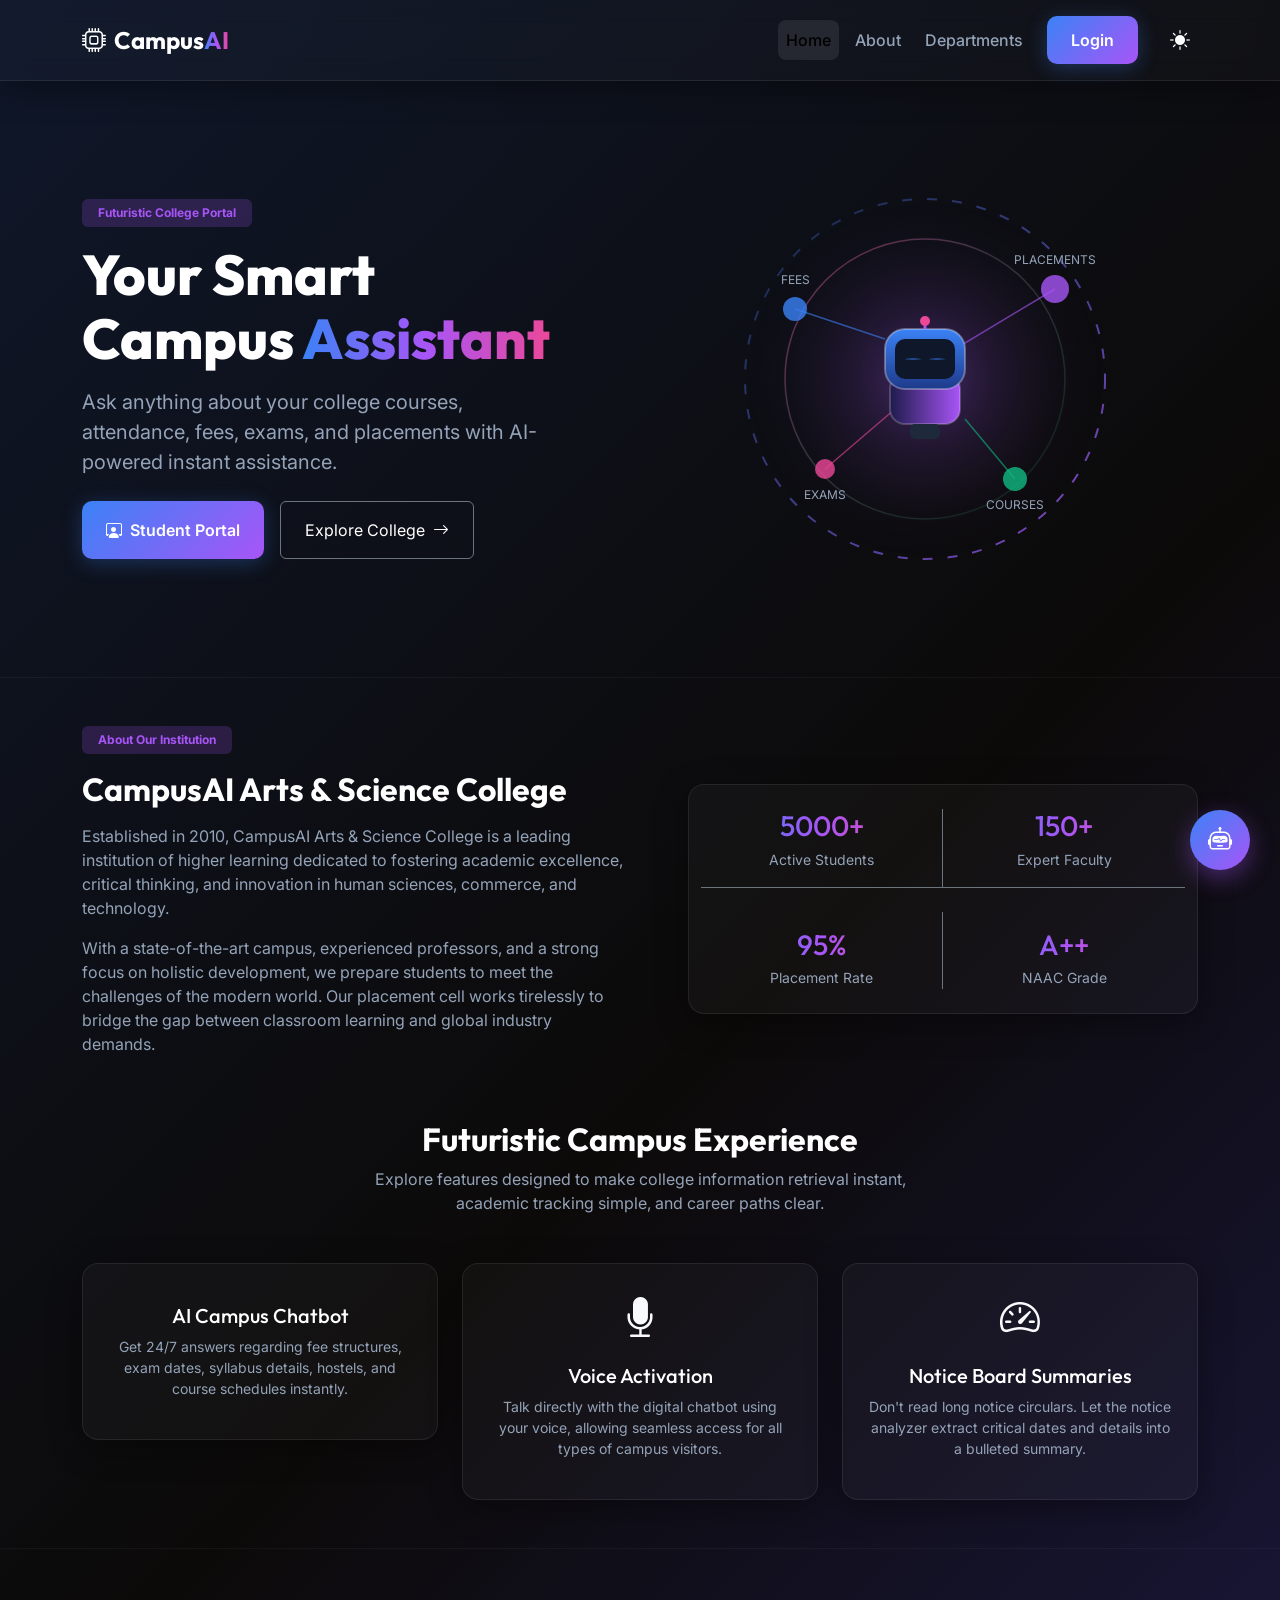
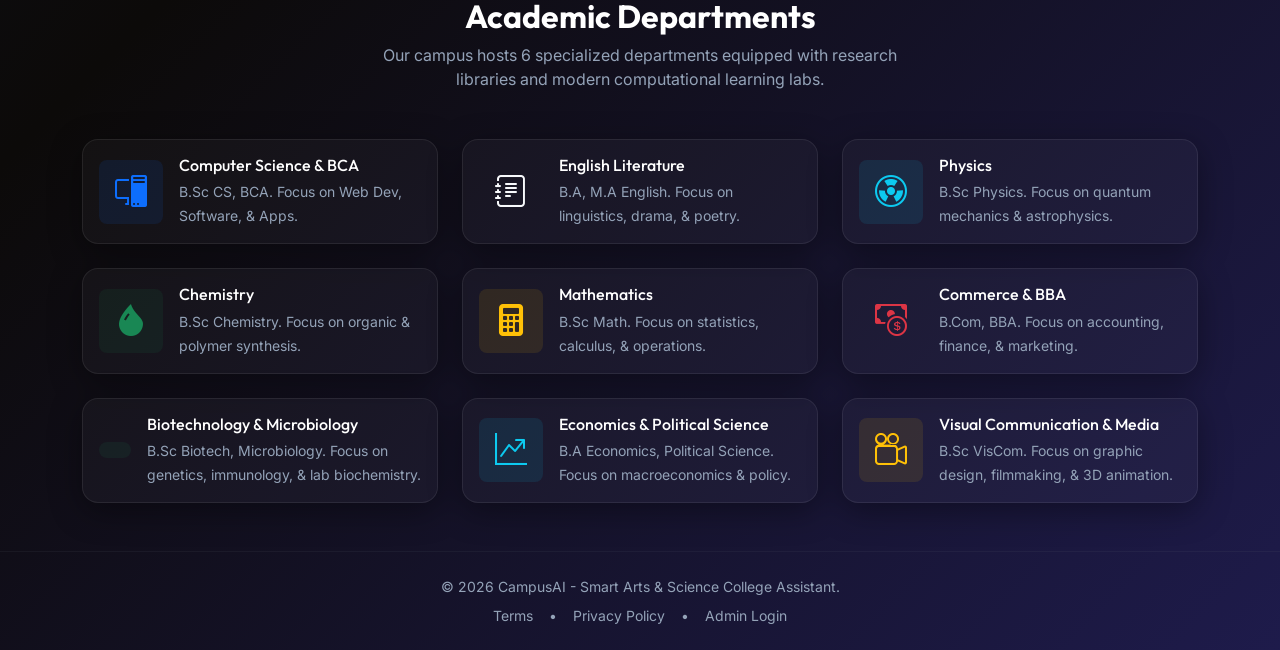
==== backend/src/main/resources/static/index.html @ 38814907 "Implement student login and admin login tab switcher on sign in page" ====
<!DOCTYPE html>
<html lang="en">
<head>
    <meta charset="UTF-8">
    <meta name="viewport" content="width=device-width, initial-scale=1.0">
    <title>CampusAI - Smart College Assistant</title>
    <!-- Bootstrap 5 CSS -->
    <link href="https://cdn.jsdelivr.net/npm/bootstrap@5.3.2/dist/css/bootstrap.min.css" rel="stylesheet">
    <!-- Bootstrap Icons -->
    <link href="https://cdn.jsdelivr.net/npm/bootstrap-icons@1.11.1/font/bootstrap-icons.css" rel="stylesheet">
    <!-- Custom Glassmorphic Styles -->
    <link rel="stylesheet" href="css/style.css">
</head>
<body data-theme="dark">

    <!-- Preloader -->
    <div id="preloader">
        <div class="loader-spinner"></div>
        <h4 class="text-white font-outfit mb-0 tracking-wide">CampusAI</h4>
        <span class="text-secondary small mt-1">Initializing AI environment...</span>
    </div>

    <!-- Navigation Bar -->
    <nav class="navbar navbar-expand-lg navbar-glass sticky-top py-3">
        <div class="container">
            <a class="navbar-brand d-flex align-items-center text-white font-outfit fw-bold fs-4" href="#" onclick="window.location.reload();">
                <i class="bi bi-cpu text-purple me-2"></i>Campus<span class="text-gradient">AI</span>
            </a>
            <button class="navbar-toggler border-0 text-white" type="button" data-bs-toggle="collapse" data-bs-target="#navbarNav" aria-controls="navbarNav" aria-expanded="false" aria-label="Toggle navigation">
                <i class="bi bi-list fs-3"></i>
            </button>
            <div class="collapse navbar-collapse" id="navbarNav">
                <ul class="navbar-nav ms-auto mb-2 mb-lg-0 align-items-center gap-2">
                    <li class="nav-item">
                        <a class="nav-link nav-link-custom active" data-target="landing-page">Home</a>
                    </li>
                    <li class="nav-item student-only d-none">
                        <a class="nav-link nav-link-custom" data-target="student-dashboard">Dashboard</a>
                    </li>
                    <li class="nav-item admin-only d-none">
                        <a class="nav-link nav-link-custom" data-target="admin-panel">Admin Panel</a>
                    </li>
                    <!-- General Navigation Links (Mock routing in single-page format) -->
                    <li class="nav-item">
                        <a class="nav-link nav-link-custom" data-scroll="about-section">About</a>
                    </li>
                    <li class="nav-item">
                        <a class="nav-link nav-link-custom" data-scroll="departments-section">Departments</a>
                    </li>
                    <!-- Auth Actions -->
                    <li class="nav-item anon-only">
                        <a class="btn btn-glow-primary ms-lg-2 px-4" href="#" onclick="document.getElementById('student-login-btn').click();">Login</a>
                    </li>
                    <li class="nav-item auth-only d-none">
                        <a class="btn btn-outline-danger ms-lg-2 px-4 logout-btn" href="#">Logout</a>
                    </li>
                    <!-- Theme Toggle -->
                    <li class="nav-item ms-lg-3">
                        <button class="btn btn-sm btn-outline-secondary border-0 text-white fs-5" id="theme-toggle" title="Toggle Light/Dark Theme">
                            <i class="bi bi-sun-fill" id="theme-icon"></i>
                        </button>
                    </li>
                </ul>
            </div>
        </div>
    </nav>

    <!-- ========================================== -->
    <!-- VIEW 1: LANDING PAGE -->
    <!-- ========================================== -->
    <div id="landing-page" class="view-section active animate-fade-in">
        <!-- Hero Section -->
        <header class="py-5">
            <div class="container">
                <div class="row align-items-center min-vh-75">
                    <div class="col-lg-6 mb-5 mb-lg-0">
                        <span class="badge bg-purple-glow font-medium mb-3 px-3 py-2">Futuristic College Portal</span>
                        <h1 class="hero-title text-white mb-3">Your Smart<br>Campus <span class="text-gradient">Assistant</span></h1>
                        <p class="text-secondary fs-5 mb-4 col-md-10">Ask anything about your college courses, attendance, fees, exams, and placements with AI-powered instant assistance.</p>
                        <div class="d-flex flex-wrap gap-3">
                            <button id="student-login-btn" class="btn btn-glow-primary px-4 py-3">
                                <i class="bi bi-person-workspace me-2"></i>Student Portal
                            </button>
                            <button id="explore-btn" class="btn btn-outline-secondary text-white px-4 py-3 border-secondary border-opacity-40">
                                Explore College<i class="bi bi-arrow-right ms-2"></i>
                            </button>
                        </div>
                    </div>
                    <div class="col-lg-6 text-center hero-image-container">
                        <!-- Futuristic AI College Chatbot SVG Illustration -->
                        <svg class="img-fluid" width="500" height="500" viewBox="0 0 500 500" fill="none" xmlns="http://www.w3.org/2000/svg">
                            <!-- Outer Orbiting Circles -->
                            <circle cx="250" cy="250" r="180" stroke="url(#orbitGradient)" stroke-width="2" stroke-dasharray="10 15" />
                            <circle cx="250" cy="250" r="140" stroke="url(#orbitGradient2)" stroke-width="1.5" />
                            
                            <!-- Glowing Core Background -->
                            <circle cx="250" cy="250" r="80" fill="url(#coreGlow)" opacity="0.4" />
                            
                            <!-- Floating Data Nodes -->
                            <circle cx="120" cy="180" r="12" fill="#3b82f6" opacity="0.8" />
                            <path d="M120 180L210 210" stroke="#3b82f6" stroke-width="1.5" opacity="0.6" />
                            <text x="120" y="155" fill="#94a3b8" font-size="12" text-anchor="middle" font-family="Inter">FEES</text>

                            <circle cx="380" cy="160" r="14" fill="#a855f7" opacity="0.8" />
                            <path d="M380 160L280 220" stroke="#a855f7" stroke-width="1.5" opacity="0.6" />
                            <text x="380" y="135" fill="#94a3b8" font-size="12" text-anchor="middle" font-family="Inter">PLACEMENTS</text>

                            <circle cx="150" cy="340" r="10" fill="#ec4899" opacity="0.8" />
                            <path d="M150 340L220 280" stroke="#ec4899" stroke-width="1.5" opacity="0.6" />
                            <text x="150" y="370" fill="#94a3b8" font-size="12" text-anchor="middle" font-family="Inter">EXAMS</text>

                            <circle cx="340" cy="350" r="12" fill="#10b981" opacity="0.8" />
                            <path d="M340 350L290 290" stroke="#10b981" stroke-width="1.5" opacity="0.6" />
                            <text x="340" y="380" fill="#94a3b8" font-size="12" text-anchor="middle" font-family="Inter">COURSES</text>
                            
                            <!-- Center Assistant Character -->
                            <g transform="translate(200, 190)">
                                <!-- Robot Body -->
                                <rect x="15" y="55" width="70" height="50" rx="15" fill="url(#botBodyGradient)" stroke="rgba(255,255,255,0.2)" stroke-width="2" />
                                <rect x="35" y="105" width="30" height="15" rx="5" fill="#1e293b" />
                                
                                <!-- Robot Head -->
                                <rect x="10" y="10" width="80" height="60" rx="20" fill="url(#botHeadGradient)" stroke="rgba(255,255,255,0.3)" stroke-width="2" />
                                
                                <!-- Screen Display -->
                                <rect x="20" y="20" width="60" height="40" rx="10" fill="#0f172a" />
                                
                                <!-- Animated Eyes -->
                                <ellipse cx="38" cy="40" rx="8" ry="4" fill="#3b82f6">
                                    <animate attributeName="ry" values="4;0;4" dur="4s" repeatCount="indefinite" />
                                </ellipse>
                                <ellipse cx="62" cy="40" rx="8" ry="4" fill="#3b82f6">
                                    <animate attributeName="ry" values="4;0;4" dur="4s" repeatCount="indefinite" />
                                </ellipse>
                                
                                <!-- Robot Antennas -->
                                <line x1="50" y1="10" x2="50" y2="2" stroke="#a855f7" stroke-width="3" />
                                <circle cx="50" cy="2" r="5" fill="#ec4899" />
                            </g>
                            
                            <!-- SVG Definitions -->
                            <defs>
                                <linearGradient id="orbitGradient" x1="0%" y1="0%" x2="100%" y2="100%">
                                    <stop offset="0%" stop-color="#3b82f6" stop-opacity="0.2"/>
                                    <stop offset="100%" stop-color="#a855f7" stop-opacity="0.8"/>
                                </linearGradient>
                                <linearGradient id="orbitGradient2" x1="0%" y1="0%" x2="100%" y2="100%">
                                    <stop offset="0%" stop-color="#ec4899" stop-opacity="0.5"/>
                                    <stop offset="100%" stop-color="#10b981" stop-opacity="0.1"/>
                                </linearGradient>
                                <radialGradient id="coreGlow" cx="50%" cy="50%" r="50%">
                                    <stop offset="0%" stop-color="#a855f7" stop-opacity="0.6"/>
                                    <stop offset="100%" stop-color="#0f172a" stop-opacity="0"/>
                                </radialGradient>
                                <linearGradient id="botHeadGradient" x1="0%" y1="0%" x2="0%" y2="100%">
                                    <stop offset="0%" stop-color="#3b82f6"/>
                                    <stop offset="100%" stop-color="#1e3a8a"/>
                                </linearGradient>
                                <linearGradient id="botBodyGradient" x1="0%" y1="0%" x2="100%" y2="0%">
                                    <stop offset="0%" stop-color="#1e1b4b"/>
                                    <stop offset="100%" stop-color="#a855f7"/>
                                </linearGradient>
                            </defs>
                        </svg>
                    </div>
                </div>
            </div>
        </header>

        <!-- About / Features Section -->
        <section id="about-section" class="py-5 border-top border-secondary border-opacity-10">
            <div class="container">
                <!-- Institution Profile (Arts & Science) -->
                <div class="row align-items-center mb-5 animate-fade-in">
                    <div class="col-lg-6 mb-4 mb-lg-0">
                        <span class="badge bg-purple-glow font-medium mb-3 px-3 py-2">About Our Institution</span>
                        <h2 class="font-outfit text-white fw-bold mb-3">CampusAI Arts & Science College</h2>
                        <p class="text-secondary mb-3">Established in 2010, CampusAI Arts & Science College is a leading institution of higher learning dedicated to fostering academic excellence, critical thinking, and innovation in human sciences, commerce, and technology.</p>
                        <p class="text-secondary">With a state-of-the-art campus, experienced professors, and a strong focus on holistic development, we prepare students to meet the challenges of the modern world. Our placement cell works tirelessly to bridge the gap between classroom learning and global industry demands.</p>
                    </div>
                    <div class="col-lg-6 ps-lg-5">
                        <div class="glass-card p-4">
                            <div class="row g-4 text-center">
                                <div class="col-6 border-end border-bottom border-secondary border-opacity-20 pb-3">
                                    <h3 class="text-gradient font-bold mb-1">5000+</h3>
                                    <small class="text-secondary">Active Students</small>
                                </div>
                                <div class="col-6 border-bottom border-secondary border-opacity-20 pb-3">
                                    <h3 class="text-gradient font-bold mb-1">150+</h3>
                                    <small class="text-secondary">Expert Faculty</small>
                                </div>
                                <div class="col-6 border-end border-secondary border-opacity-20 pt-3">
                                    <h3 class="text-gradient font-bold mb-1">95%</h3>
                                    <small class="text-secondary">Placement Rate</small>
                                </div>
                                <div class="col-6 pt-3">
                                    <h3 class="text-gradient font-bold mb-1">A++</h3>
                                    <small class="text-secondary">NAAC Grade</small>
                                </div>
                            </div>
                        </div>
                    </div>
                </div>

                <div class="text-center mb-5">
                    <h2 class="font-outfit text-white fw-bold">Futuristic Campus Experience</h2>
                    <p class="text-secondary col-md-6 mx-auto">Explore features designed to make college information retrieval instant, academic tracking simple, and career paths clear.</p>
                </div>
                <div class="row g-4">
                    <div class="col-md-4">
                        <div class="glass-card text-center p-4">
                            <div class="fs-1 text-primary mb-3"><i class="bi bi-chat-cpu-fill"></i></div>
                            <h5 class="text-white font-semibold mb-2">AI Campus Chatbot</h5>
                            <p class="text-secondary small">Get 24/7 answers regarding fee structures, exam dates, syllabus details, hostels, and course schedules instantly.</p>
                        </div>
                    </div>
                    <div class="col-md-4">
                        <div class="glass-card text-center p-4">
                            <div class="fs-1 text-purple mb-3"><i class="bi bi-mic-fill"></i></div>
                            <h5 class="text-white font-semibold mb-2">Voice Activation</h5>
                            <p class="text-secondary small">Talk directly with the digital chatbot using your voice, allowing seamless access for all types of campus visitors.</p>
                        </div>
                    </div>
                    <div class="col-md-4">
                        <div class="glass-card text-center p-4">
                            <div class="fs-1 text-pink mb-3"><i class="bi bi-speedometer2"></i></div>
                            <h5 class="text-white font-semibold mb-2">Notice Board Summaries</h5>
                            <p class="text-secondary small">Don't read long notice circulars. Let the notice analyzer extract critical dates and details into a bulleted summary.</p>
                        </div>
                    </div>
                </div>
            </div>
        </section>

        <!-- Departments Section -->
        <section id="departments-section" class="py-5 border-top border-secondary border-opacity-10">
            <div class="container">
                <div class="text-center mb-5">
                    <h2 class="font-outfit text-white fw-bold">Academic Departments</h2>
                    <p class="text-secondary col-md-6 mx-auto">Our campus hosts 6 specialized departments equipped with research libraries and modern computational learning labs.</p>
                </div>
                <div class="row g-4">
                    <div class="col-md-6 col-lg-4">
                        <div class="glass-card dept-card-clickable p-3 d-flex align-items-center gap-3" data-dept="cs">
                            <div class="fs-2 text-primary bg-primary bg-opacity-10 px-3 py-2 rounded-3"><i class="bi bi-pc-display"></i></div>
                            <div>
                                <h6 class="mb-1 text-white font-semibold">Computer Science & BCA</h6>
                                <small class="text-muted">B.Sc CS, BCA. Focus on Web Dev, Software, & Apps.</small>
                            </div>
                        </div>
                    </div>
                    <div class="col-md-6 col-lg-4">
                        <div class="glass-card dept-card-clickable p-3 d-flex align-items-center gap-3" data-dept="english">
                            <div class="fs-2 text-purple bg-purple bg-opacity-10 px-3 py-2 rounded-3"><i class="bi bi-journal-text"></i></div>
                            <div>
                                <h6 class="mb-1 text-white font-semibold">English Literature</h6>
                                <small class="text-muted">B.A, M.A English. Focus on linguistics, drama, & poetry.</small>
                            </div>
                        </div>
                    </div>
                    <div class="col-md-6 col-lg-4">
                        <div class="glass-card dept-card-clickable p-3 d-flex align-items-center gap-3" data-dept="physics">
                            <div class="fs-2 text-info bg-info bg-opacity-10 px-3 py-2 rounded-3"><i class="bi bi-radioactive"></i></div>
                            <div>
                                <h6 class="mb-1 text-white font-semibold">Physics</h6>
                                <small class="text-muted">B.Sc Physics. Focus on quantum mechanics & astrophysics.</small>
                            </div>
                        </div>
                    </div>
                    <div class="col-md-6 col-lg-4">
                        <div class="glass-card dept-card-clickable p-3 d-flex align-items-center gap-3" data-dept="chemistry">
                            <div class="fs-2 text-success bg-success bg-opacity-10 px-3 py-2 rounded-3"><i class="bi bi-droplet-fill"></i></div>
                            <div>
                                <h6 class="mb-1 text-white font-semibold">Chemistry</h6>
                                <small class="text-muted">B.Sc Chemistry. Focus on organic & polymer synthesis.</small>
                            </div>
                        </div>
                    </div>
                    <div class="col-md-6 col-lg-4">
                        <div class="glass-card dept-card-clickable p-3 d-flex align-items-center gap-3" data-dept="math">
                            <div class="fs-2 text-warning bg-warning bg-opacity-10 px-3 py-2 rounded-3"><i class="bi bi-calculator-fill"></i></div>
                            <div>
                                <h6 class="mb-1 text-white font-semibold">Mathematics</h6>
                                <small class="text-muted">B.Sc Math. Focus on statistics, calculus, & operations.</small>
                            </div>
                        </div>
                    </div>
                    <div class="col-md-6 col-lg-4">
                        <div class="glass-card dept-card-clickable p-3 d-flex align-items-center gap-3" data-dept="commerce">
                            <div class="fs-2 text-danger bg-opacity-10 text-danger px-3 py-2 rounded-3"><i class="bi bi-cash-coin"></i></div>
                            <div>
                                <h6 class="mb-1 text-white font-semibold">Commerce & BBA</h6>
                                <small class="text-muted">B.Com, BBA. Focus on accounting, finance, & marketing.</small>
                            </div>
                        </div>
                    </div>
                    <div class="col-md-6 col-lg-4">
                        <div class="glass-card dept-card-clickable p-3 d-flex align-items-center gap-3" data-dept="biotech">
                            <div class="fs-2 text-success bg-success bg-opacity-10 px-3 py-2 rounded-3"><i class="bi bi-dna"></i></div>
                            <div>
                                <h6 class="mb-1 text-white font-semibold">Biotechnology & Microbiology</h6>
                                <small class="text-muted">B.Sc Biotech, Microbiology. Focus on genetics, immunology, & lab biochemistry.</small>
                            </div>
                        </div>
                    </div>
                    <div class="col-md-6 col-lg-4">
                        <div class="glass-card dept-card-clickable p-3 d-flex align-items-center gap-3" data-dept="economics">
                            <div class="fs-2 text-info bg-info bg-opacity-10 px-3 py-2 rounded-3"><i class="bi bi-graph-up-arrow"></i></div>
                            <div>
                                <h6 class="mb-1 text-white font-semibold">Economics & Political Science</h6>
                                <small class="text-muted">B.A Economics, Political Science. Focus on macroeconomics & policy.</small>
                            </div>
                        </div>
                    </div>
                    <div class="col-md-6 col-lg-4">
                        <div class="glass-card dept-card-clickable p-3 d-flex align-items-center gap-3" data-dept="viscom">
                            <div class="fs-2 text-warning bg-warning bg-opacity-10 px-3 py-2 rounded-3"><i class="bi bi-camera-reels"></i></div>
                            <div>
                                <h6 class="mb-1 text-white font-semibold">Visual Communication & Media</h6>
                                <small class="text-muted">B.Sc VisCom. Focus on graphic design, filmmaking, & 3D animation.</small>
                            </div>
                        </div>
                    </div>
                </div>
            </div>
        </section>

        <!-- Footer -->
        <footer class="py-4 border-top border-secondary border-opacity-10 text-center text-secondary small">
            <div class="container">
                <p class="mb-1">© 2026 CampusAI - Smart Arts & Science College Assistant.</p>
                <div class="d-flex justify-content-center gap-3 mt-2">
                    <a href="#" class="text-secondary text-decoration-none">Terms</a>
                    <span>•</span>
                    <a href="#" class="text-secondary text-decoration-none">Privacy Policy</a>
                    <span>•</span>
                    <a href="#" class="text-secondary text-decoration-none" onclick="currentUser ? (currentUser.role === 'ROLE_ADMIN' ? navigateTo('admin-panel') : navigateTo('student-dashboard')) : navigateTo('login-page');">Admin Login</a>
                </div>
            </div>
        </footer>
    </div>

    <!-- ========================================== -->
    <!-- VIEW 2: STUDENT LOGIN PAGE -->
    <!-- ========================================== -->
    <div id="login-page" class="view-section animate-fade-in">
        <div class="container">
            <div class="login-container glass-card">
                <div class="text-center mb-4">
                    <div class="fs-1 text-purple mb-2"><i class="bi bi-cpu"></i></div>
                    <h3 class="text-white font-outfit fw-bold">Sign In to CampusAI</h3>
                    <p class="text-secondary small">Access student profiles, grade books, placement schedules, and noticed analyzers.</p>
                </div>
                
                <div id="login-error" class="alert alert-danger d-none small"></div>

                <!-- Role Tab Switcher -->
                <div class="d-flex justify-content-center gap-1 mb-4 p-1 bg-dark bg-opacity-20 rounded-3" style="border: 1px solid var(--card-border);">
                    <button type="button" id="login-tab-student" class="btn btn-sm w-50 py-2 rounded-2 fw-semibold transition login-tab-btn active-tab">
                        <i class="bi bi-mortarboard-fill me-1"></i>Student Login
                    </button>
                    <button type="button" id="login-tab-admin" class="btn btn-sm w-50 py-2 rounded-2 fw-semibold transition login-tab-btn">
                        <i class="bi bi-shield-lock-fill me-1"></i>Admin Login
                    </button>
                </div>

                <form id="login-form">
                    <div class="form-floating-custom">
                        <label for="login-username">Username or Student ID</label>
                        <input type="text" id="login-username" placeholder="Username or Student ID" required autocomplete="username">
                    </div>
                    <div class="form-floating-custom">
                        <label for="login-password">Password</label>
                        <input type="password" id="login-password" placeholder="••••••••" required autocomplete="current-password">
                    </div>

                    <div class="d-flex justify-content-between align-items-center mb-4 small">
                        <div class="form-check m-0">
                            <input class="form-check-input" type="checkbox" id="remember-me">
                            <label class="form-check-label text-secondary" for="remember-me">Remember me</label>
                        </div>
                        <a href="#" class="text-primary text-decoration-none" onclick="alert('Please sign in using the Continue with Google option below.');">Forgot password?</a>
                    </div>

                    <button type="submit" class="btn btn-glow-primary w-100 py-3 mb-3">
                        <i class="bi bi-box-arrow-in-right me-2"></i>Access Portal
                    </button>

                    <div class="d-flex align-items-center mb-3 text-secondary small">
                        <hr class="flex-grow-1 border-secondary border-opacity-20 m-0">
                        <span class="px-2 text-muted">or</span>
                        <hr class="flex-grow-1 border-secondary border-opacity-20 m-0">
                    </div>

                    <button type="button" id="google-login-btn" class="btn google-btn-custom w-100 py-3 d-flex align-items-center justify-content-center gap-2 rounded-3 transition">
                        <svg width="18" height="18" viewBox="0 0 18 18">
                            <path fill="#4285F4" d="M17.64 9.2c0-.63-.06-1.25-.16-1.84H9v3.47h4.84a4.14 4.14 0 0 1-1.8 2.71v2.26h2.91c1.7-1.56 2.69-3.86 2.69-6.6z"/>
                            <path fill="#34A853" d="M9 18c2.43 0 4.47-.8 5.96-2.2l-2.91-2.26a5.64 5.64 0 0 1-8.52-3.04H.51v2.33A9 9 0 0 0 9 18z"/>
                            <path fill="#FBBC05" d="M3.53 10.5a5.41 5.41 0 0 1 0-3v-2.33H.51a9 9 0 0 0 0 7.66l3.02-2.33z"/>
                            <path fill="#EA4335" d="M9 3.58c1.32 0 2.5.45 3.44 1.35L15 2.4A9 9 0 0 0 .51 5.17l3.02 2.33A5.64 5.64 0 0 1 9 3.58z"/>
                        </svg>
                        Continue with Google
                    </button>
                </form>
            </div>
        </div>
    </div>

    <!-- ========================================== -->
    <!-- VIEW 3: STUDENT DASHBOARD -->
    <!-- ========================================== -->
    <div id="student-dashboard" class="view-section animate-fade-in">
        <div class="container py-4">
            <div class="row">
                <!-- Profile Left Column -->
                <div class="col-lg-4 mb-4">
                    <div class="glass-card text-center mb-4">
                        <div class="position-relative d-inline-block mb-3">
                            <div class="rounded-circle border border-purple border-opacity-40 p-1" style="width: 100px; height: 100px; margin: 0 auto; overflow: hidden; background: rgba(255,255,255,0.05);">
                                <i class="bi bi-person-fill text-secondary" style="font-size: 5rem;"></i>
                            </div>
                        </div>
                        <h5 id="stud-name" class="text-white font-outfit fw-bold mb-1">-</h5>
                        <p id="stud-id" class="text-muted small mb-3">-</p>
                        
                        <div class="border-top border-secondary border-opacity-20 pt-3 text-start small">
                            <div class="d-flex justify-content-between mb-2">
                                <span class="text-secondary">Department:</span>
                                <span id="stud-dept" class="text-white font-semibold text-end">-</span>
                            </div>
                            <div class="d-flex justify-content-between mb-2">
                                <span class="text-secondary">Year:</span>
                                <span id="stud-year" class="text-white font-semibold">-</span>
                            </div>
                            <div class="d-flex justify-content-between mb-2">
                                <span class="text-secondary">Email:</span>
                                <span id="stud-email" class="text-white font-semibold">-</span>
                            </div>
                            <div class="d-flex justify-content-between">
                                <span class="text-secondary">Phone:</span>
                                <span id="stud-phone" class="text-white font-semibold">-</span>
                            </div>
                        </div>
                    </div>

                    <!-- Attendance Card -->
                    <div class="glass-card mb-4">
                        <h5 class="text-white font-outfit fw-bold mb-3"><i class="bi bi-calendar-check text-primary me-2"></i>Attendance</h5>
                        <div class="row align-items-center mb-4">
                            <div class="col-5">
                                <div class="radial-container">
                                    <svg class="radial-svg" width="100" height="100">
                                        <defs>
                                            <linearGradient id="attendanceGradient" x1="0%" y1="0%" x2="100%" y2="100%">
                                                <stop offset="0%" stop-color="#3b82f6"/>
                                                <stop offset="100%" stop-color="#a855f7"/>
                                            </linearGradient>
                                        </defs>
                                        <circle class="radial-bg" cx="50" cy="50" r="40" />
                                        <circle id="attendance-circle" class="radial-progress" cx="50" cy="50" r="40" />
                                    </svg>
                                    <div id="attendance-percentage" class="radial-text text-white">-</div>
                                </div>
                            </div>
                            <div class="col-7 small">
                                <p class="text-secondary mb-1">Current Standing: <b>Good</b></p>
                                <p class="text-muted mb-0 small">Maintain above 75% to prevent internal exam blockages.</p>
                            </div>
                        </div>
                        <div id="attendance-subject-list">
                            <!-- Injected dynamically -->
                        </div>
                    </div>
                </div>

                <!-- Academic Middle/Right Column -->
                <div class="col-lg-8">
                    <!-- Nav Tabs for Academics and Career Guides -->
                    <ul class="nav nav-pills mb-4 gap-2 border-bottom border-secondary border-opacity-10 pb-3" id="dashboard-tab" role="tablist">
                        <li class="nav-item" role="presentation">
                            <button class="btn btn-outline-primary active" id="academics-tab" data-bs-toggle="pill" data-bs-target="#pills-academics" type="button" role="tab"><i class="bi bi-journal-text me-2"></i>Academics</button>
                        </li>
                        <li class="nav-item" role="presentation">
                            <button class="btn btn-outline-primary" id="career-tab" data-bs-toggle="pill" data-bs-target="#pills-career" type="button" role="tab"><i class="bi bi-compass me-2"></i>AI Career Guide</button>
                        </li>
                        <li class="nav-item" role="presentation">
                            <button class="btn btn-outline-primary" id="notices-tab" data-bs-toggle="pill" data-bs-target="#pills-notices" type="button" role="tab"><i class="bi bi-bell me-2"></i>Notice Board</button>
                        </li>
                    </ul>

                    <div class="tab-content" id="dashboard-tabContent">
                        <!-- Academics Pill -->
                        <div class="tab-pane fade show active" id="pills-academics" role="tabpanel">
                            <!-- Performance Predictor Widget (Futuristic Element) -->
                            <div class="glass-card mb-4" style="background: linear-gradient(135deg, rgba(59, 130, 246, 0.05) 0%, rgba(168, 85, 247, 0.05) 100%);">
                                <h5 class="text-white font-outfit fw-bold mb-3"><i class="bi bi-cpu-fill text-purple me-2"></i>AI Performance Predictor</h5>
                                <div id="performance-predictor-content">
                                    <!-- Injected dynamically -->
                                </div>
                            </div>

                            <!-- CGPA and marks Card -->
                            <div class="glass-card mb-4">
                                <div class="d-flex justify-content-between align-items-center mb-3">
                                    <h5 class="text-white font-outfit fw-bold m-0"><i class="bi bi-mortarboard text-purple me-2"></i>Academic Summary</h5>
                                    <div>
                                        <span class="text-secondary small">Cumulative CGPA: </span>
                                        <span id="student-cgpa" class="badge bg-purple-glow font-bold fs-6">-</span>
                                    </div>
                                </div>
                                <div class="table-responsive">
                                    <table class="table table-custom align-middle">
                                        <thead>
                                            <tr>
                                                <th>Subject Name</th>
                                                <th class="text-center">Test 1 (100)</th>
                                                <th class="text-center">Test 2 (100)</th>
                                                <th class="text-center">Model Exam (100)</th>
                                                <th class="text-center">Grade (Est.)</th>
                                            </tr>
                                        </thead>
                                        <tbody id="student-marks-body">
                                            <!-- Injected dynamically -->
                                        </tbody>
                                    </table>
                                </div>
                            </div>

                            <!-- Placements & Events Split -->
                            <div class="row">
                                <div class="col-md-6 mb-4">
                                    <div class="glass-card h-100">
                                        <h5 class="text-white font-outfit fw-bold mb-3"><i class="bi bi-briefcase text-primary me-2"></i>Placements</h5>
                                        <div id="student-placements-list">
                                            <!-- Injected dynamically -->
                                        </div>
                                    </div>
                                </div>
                                <div class="col-md-6 mb-4">
                                    <div class="glass-card h-100">
                                        <h5 class="text-white font-outfit fw-bold mb-3"><i class="bi bi-calendar-event text-purple me-2"></i>Events Calendar</h5>
                                        <div id="dashboard-events-list">
                                            <!-- Injected dynamically -->
                                        </div>
                                    </div>
                                </div>
                            </div>
                        </div>

                        <!-- AI Career Pill -->
                        <div class="tab-pane fade" id="pills-career" role="tabpanel">
                            <div class="glass-card">
                                <div class="d-flex flex-wrap justify-content-between align-items-center mb-4 gap-3">
                                    <div>
                                        <h5 class="text-white font-outfit fw-bold mb-1"><i class="bi bi-robot text-purple me-2"></i>AI Career Assistant</h5>
                                        <p class="text-secondary small mb-0">Select your specialization interests to map skills roadmaps and relevant resources.</p>
                                    </div>
                                    <div class="form-floating-custom m-0" style="min-width: 200px;">
                                        <select id="career-select" class="form-select bg-dark text-white border-secondary border-opacity-30">
                                            <option value="webdev">Full-Stack Web Dev</option>
                                            <option value="aiml">AI / Machine Learning</option>
                                            <option value="cloud">Cloud Solutions</option>
                                            <option value="cybersec">Cybersecurity</option>
                                        </select>
                                    </div>
                                </div>

                                <div class="border-top border-secondary border-opacity-20 pt-3">
                                    <h4 id="career-title" class="text-white font-outfit fw-bold mb-3">-</h4>
                                    
                                    <div class="mb-4">
                                        <h6 class="text-secondary small font-semibold mb-2">Core Skills Matrix Required:</h6>
                                        <div id="career-skills" class="d-flex flex-wrap gap-1">
                                            <!-- Injected dynamically -->
                                        </div>
                                    </div>

                                    <div class="mb-4">
                                        <h6 class="text-secondary small font-semibold mb-2">Recommended Online Courses:</h6>
                                        <ul id="career-courses" class="list-unstyled mb-0">
                                            <!-- Injected dynamically -->
                                        </ul>
                                    </div>

                                    <div id="career-roadmap">
                                        <!-- Injected dynamically -->
                                    </div>
                                </div>
                            </div>
                        </div>

                        <!-- Notice Board Pill -->
                        <div class="tab-pane fade" id="pills-notices" role="tabpanel">
                            <div id="dashboard-notice-list">
                                <!-- Injected dynamically -->
                            </div>
                        </div>
                    </div>
                </div>
            </div>
        </div>
    </div>

    <!-- ========================================== -->
    <!-- VIEW 4: ADMIN PANEL -->
    <!-- ========================================== -->
    <div id="admin-panel" class="view-section">
        <div class="container-fluid p-0">
            <div class="row g-0">
                <!-- Admin Sidebar -->
                <div class="col-md-3 col-lg-2 admin-sidebar">
                    <div class="py-3 px-4 border-bottom border-secondary border-opacity-10">
                        <small class="text-secondary uppercase font-semibold">Campus Admin</small>
                        <h6 id="admin-sidebar-name" class="text-white font-outfit fw-bold mb-0">Rishi</h6>
                    </div>
                    <div class="nav flex-column mt-3">
                        <a href="#" class="admin-sidebar-link active" data-admin-target="admin-students">
                            <i class="bi bi-people"></i>Students
                        </a>
                        <a href="#" class="admin-sidebar-link" data-admin-target="admin-notices">
                            <i class="bi bi-megaphone"></i>Notices
                        </a>
                        <a href="#" class="admin-sidebar-link" data-admin-target="admin-events">
                            <i class="bi bi-calendar-event"></i>Events
                        </a>
                        <a href="#" class="admin-sidebar-link" data-admin-target="admin-analytics">
                            <i class="bi bi-bar-chart-line"></i>Chatbot Analytics
                        </a>
                        <a href="#" class="admin-sidebar-link logout-btn text-danger">
                            <i class="bi bi-box-arrow-right"></i>Sign Out
                        </a>
                    </div>
                </div>

                <!-- Admin Main View -->
                <div class="col-md-9 col-lg-10 p-4">
                    <!-- Subview 1: Students Management -->
                    <div id="admin-students" class="admin-subview active animate-fade-in">
                        <div class="d-flex justify-content-between align-items-center mb-4">
                            <h4 class="text-white font-outfit fw-bold m-0"><i class="bi bi-people me-2"></i>Student Management</h4>
                            <button class="btn btn-glow-primary" data-bs-toggle="collapse" data-bs-target="#collapseAddStudent">
                                <i class="bi bi-plus-lg me-1"></i>Enroll Student
                            </button>
                        </div>

                        <!-- Add Student Form Collapse -->
                        <div class="collapse mb-4" id="collapseAddStudent">
                            <div class="glass-card p-4">
                                <h5 class="text-white font-outfit fw-bold mb-3">Add New Student Profile</h5>
                                <form id="add-student-form">
                                    <div class="row">
                                        <div class="col-md-6">
                                            <div class="form-floating-custom">
                                                <label for="add-stud-id">Register Number (Student ID)</label>
                                                <input type="text" id="add-stud-id" placeholder="e.g. STUDENT004" required>
                                            </div>
                                        </div>
                                        <div class="col-md-6">
                                            <div class="form-floating-custom">
                                                <label for="add-stud-name">Full Name</label>
                                                <input type="text" id="add-stud-name" placeholder="e.g. Anand Kumar" required>
                                            </div>
                                        </div>
                                    </div>
                                    <div class="row">
                                        <div class="col-md-6">
                                            <div class="form-floating-custom">
                                                <label for="add-stud-email">Email Address</label>
                                                <input type="email" id="add-stud-email" placeholder="anand.k@campusai.edu" required>
                                            </div>
                                        </div>
                                        <div class="col-md-6">
                                            <div class="form-floating-custom">
                                                <label for="add-stud-phone">Phone Number</label>
                                                <input type="text" id="add-stud-phone" placeholder="+91 99999 88888" required>
                                            </div>
                                        </div>
                                    </div>
                                    <div class="row">
                                        <div class="col-md-4">
                                            <div class="form-floating-custom">
                                                <label for="add-stud-dept">Department</label>
                                                <select id="add-stud-dept" class="form-select bg-dark text-white border-secondary border-opacity-30">
                                                    <option>Computer Science & Engineering</option>
                                                    <option>Information Technology</option>
                                                    <option>Electronics & Communication</option>
                                                    <option>Electrical & Electronics</option>
                                                    <option>Mechanical Engineering</option>
                                                    <option>Civil Engineering</option>
                                                </select>
                                            </div>
                                        </div>
                                        <div class="col-md-4">
                                            <div class="form-floating-custom">
                                                <label for="add-stud-year">Academic Year</label>
                                                <select id="add-stud-year" class="form-select bg-dark text-white border-secondary border-opacity-30">
                                                    <option value="1">1st Year</option>
                                                    <option value="2">2nd Year</option>
                                                    <option value="3">3rd Year</option>
                                                    <option value="4">4th Year</option>
                                                </select>
                                            </div>
                                        </div>
                                        <div class="col-md-2">
                                            <div class="form-floating-custom">
                                                <label for="add-stud-cgpa">CGPA</label>
                                                <input type="number" step="0.01" min="0" max="10" id="add-stud-cgpa" placeholder="8.5" required>
                                            </div>
                                        </div>
                                        <div class="col-md-2">
                                            <div class="form-floating-custom">
                                                <label for="add-stud-attendance">Attendance (%)</label>
                                                <input type="number" step="0.1" min="0" max="100" id="add-stud-attendance" placeholder="85.0" required>
                                            </div>
                                        </div>
                                    </div>
                                    <div class="d-flex gap-2 justify-content-end mt-3">
                                        <button type="button" class="btn btn-outline-secondary text-white border-secondary border-opacity-35" data-bs-toggle="collapse" data-bs-target="#collapseAddStudent">Cancel</button>
                                        <button type="submit" class="btn btn-glow-primary">Enroll Student</button>
                                    </div>
                                </form>
                            </div>
                        </div>

                        <!-- Students List Table -->
                        <div class="glass-card">
                            <div class="table-responsive">
                                <table class="table table-custom align-middle">
                                    <thead>
                                        <tr>
                                            <th>Register No</th>
                                            <th>Student Name</th>
                                            <th>Department</th>
                                            <th class="text-center">Year</th>
                                            <th class="text-center">Attendance</th>
                                            <th class="text-center">CGPA</th>
                                            <th class="text-center">Actions</th>
                                        </tr>
                                    </thead>
                                    <tbody id="admin-students-table-body">
                                        <!-- Injected dynamically -->
                                    </tbody>
                                </table>
                            </div>
                        </div>
                    </div>

                    <!-- Subview 2: Notices Management -->
                    <div id="admin-notices" class="admin-subview animate-fade-in">
                        <div class="d-flex justify-content-between align-items-center mb-4">
                            <h4 class="text-white font-outfit fw-bold m-0"><i class="bi bi-megaphone me-2"></i>Manage Notice Board</h4>
                            <button class="btn btn-glow-primary" data-bs-toggle="collapse" data-bs-target="#collapseAddNotice">
                                <i class="bi bi-plus-lg me-1"></i>Publish Announcement
                            </button>
                        </div>

                        <div class="collapse mb-4" id="collapseAddNotice">
                            <div class="glass-card p-4">
                                <h5 class="text-white font-outfit fw-bold mb-3">Publish Notice Board Announcement</h5>
                                <form id="add-notice-form">
                                    <div class="row">
                                        <div class="col-md-8">
                                            <div class="form-floating-custom">
                                                <label for="add-notice-title">Notice Title</label>
                                                <input type="text" id="add-notice-title" placeholder="e.g. Semester Fee Extension Notice" required>
                                            </div>
                                        </div>
                                        <div class="col-md-4">
                                            <div class="form-floating-custom">
                                                <label for="add-notice-category">Notice Category</label>
                                                <select id="add-notice-category" class="form-select bg-dark text-white border-secondary border-opacity-30">
                                                    <option>Exams</option>
                                                    <option>Placements</option>
                                                    <option>Events</option>
                                                    <option>General</option>
                                                </select>
                                            </div>
                                        </div>
                                    </div>
                                    <div class="form-floating-custom">
                                        <label for="add-notice-content">Announcement Details (Full text for AI Analyzer)</label>
                                        <textarea id="add-notice-content" rows="4" placeholder="Write full details about tuition fee amounts, deadlines, fine structures, etc..." required></textarea>
                                    </div>
                                    <div class="d-flex gap-2 justify-content-end mt-3">
                                        <button type="button" class="btn btn-outline-secondary text-white border-secondary border-opacity-35" data-bs-toggle="collapse" data-bs-target="#collapseAddNotice">Cancel</button>
                                        <button type="submit" class="btn btn-glow-primary">Publish Announcement</button>
                                    </div>
                                </form>
                            </div>
                        </div>

                        <p class="text-secondary small">Published notices will show up in the Student Portal, equipped with dynamic Summarize tools.</p>
                    </div>

                    <!-- Subview 3: Events Management -->
                    <div id="admin-events" class="admin-subview animate-fade-in">
                        <div class="d-flex justify-content-between align-items-center mb-4">
                            <h4 class="text-white font-outfit fw-bold m-0"><i class="bi bi-calendar-event me-2"></i>Manage College Calendar</h4>
                            <button class="btn btn-glow-primary" data-bs-toggle="collapse" data-bs-target="#collapseAddEvent">
                                <i class="bi bi-plus-lg me-1"></i>Create Event
                            </button>
                        </div>

                        <div class="collapse mb-4" id="collapseAddEvent">
                            <div class="glass-card p-4">
                                <h5 class="text-white font-outfit fw-bold mb-3">Add Event to Calendar</h5>
                                <form id="add-event-form">
                                    <div class="form-floating-custom">
                                        <label for="add-event-title">Event Title</label>
                                        <input type="text" id="add-event-title" placeholder="e.g. Annual Sports Day Meet" required>
                                    </div>
                                    <div class="row">
                                        <div class="col-md-4">
                                            <div class="form-floating-custom">
                                                <label for="add-event-date">Date</label>
                                                <input type="date" id="add-event-date" required>
                                            </div>
                                        </div>
                                        <div class="col-md-4">
                                            <div class="form-floating-custom">
                                                <label for="add-event-time">Time</label>
                                                <input type="text" id="add-event-time" placeholder="e.g., 09:30 AM" required>
                                            </div>
                                        </div>
                                        <div class="col-md-4">
                                            <div class="form-floating-custom">
                                                <label for="add-event-location">Venue / Location</label>
                                                <input type="text" id="add-event-location" placeholder="e.g., Sports Complex Arena" required>
                                            </div>
                                        </div>
                                    </div>
                                    <div class="form-floating-custom">
                                        <label for="add-event-desc">Description</label>
                                        <textarea id="add-event-desc" rows="3" placeholder="Brief event summary and coordinator contacts..." required></textarea>
                                    </div>
                                    <div class="d-flex gap-2 justify-content-end mt-3">
                                        <button type="button" class="btn btn-outline-secondary text-white border-secondary border-opacity-35" data-bs-toggle="collapse" data-bs-target="#collapseAddEvent">Cancel</button>
                                        <button type="submit" class="btn btn-glow-primary">Create Event</button>
                                    </div>
                                </form>
                            </div>
                        </div>
                    </div>

                    <!-- Subview 4: Chatbot Analytics -->
                    <div id="admin-analytics" class="admin-subview animate-fade-in">
                        <h4 class="text-white font-outfit fw-bold mb-4"><i class="bi bi-bar-chart-line me-2"></i>CampusAI Usage Analytics</h4>
                        
                        <div class="row">
                            <div class="col-lg-6 mb-4">
                                <div class="glass-card">
                                    <h5 class="text-white font-outfit fw-bold mb-3"><i class="bi bi-pie-chart text-primary me-2"></i>Queries by Category Topic</h5>
                                    <div class="d-flex justify-content-center">
                                        <canvas id="chart-topic-analytics" width="300" height="280"></canvas>
                                    </div>
                                </div>
                            </div>
                            <div class="col-lg-6 mb-4">
                                <div class="glass-card">
                                    <h5 class="text-white font-outfit fw-bold mb-3"><i class="bi bi-graph-up text-purple me-2"></i>Chat Volume History</h5>
                                    <div class="d-flex justify-content-center">
                                        <canvas id="chart-activity-analytics" width="400" height="280"></canvas>
                                    </div>
                                </div>
                            </div>
                        </div>
                    </div>
                </div>
            </div>
        </div>
    </div>

    <!-- ========================================== -->
    <!-- FLOATING AI CHATBOT INTERFACE -->
    <!-- ========================================== -->
    <div class="chat-widget-container">
        <!-- Chat Bubble Toggle -->
        <button id="chat-toggle" class="chat-bubble-toggle" title="Open CampusAI Chatbot">
            <i class="bi bi-robot"></i>
        </button>

        <!-- Chat Window -->
        <div id="chat-widget" class="chat-window">
            <div class="chat-header">
                <div class="d-flex align-items-center gap-2">
                    <div class="rounded-circle bg-success" style="width: 8px; height: 8px;"></div>
                    <div>
                        <h6 class="mb-0 font-outfit fw-bold">CampusAI Assistant</h6>
                        <small class="text-light text-opacity-80" style="font-size: 0.65rem;">Active & Ready</small>
                    </div>
                </div>
                <div class="d-flex gap-2">
                    <button class="btn btn-sm btn-outline-light border-0 text-white" id="chat-volume" title="Toggle voice output">
                        <i class="bi bi-volume-mute-fill"></i>
                    </button>
                    <button class="btn btn-sm btn-outline-light border-0 text-white" id="chat-close" title="Minimize Chat">
                        <i class="bi bi-dash-lg"></i>
                    </button>
                </div>
            </div>
            
            <div class="chat-body" id="chat-body">
                <!-- Chat Bubbles dynamically injected -->
            </div>

            <!-- Quick replies -->
            <div class="px-3 py-2 border-top border-secondary border-opacity-10 overflow-x-auto d-flex gap-2 bg-dark bg-opacity-20" style="white-space: nowrap;">
                <button class="btn btn-xs btn-outline-secondary text-white border-secondary border-opacity-35 quick-reply font-medium small px-2 py-1">College timings</button>
                <button class="btn btn-xs btn-outline-secondary text-white border-secondary border-opacity-35 quick-reply font-medium small px-2 py-1">Departments</button>
                <button class="btn btn-xs btn-outline-secondary text-white border-secondary border-opacity-35 quick-reply font-medium small px-2 py-1">Admission process</button>
                <button class="btn btn-xs btn-outline-secondary text-white border-secondary border-opacity-35 quick-reply font-medium small px-2 py-1">Exam dates</button>
                <button class="btn btn-xs btn-outline-secondary text-white border-secondary border-opacity-35 quick-reply font-medium small px-2 py-1">Placement details</button>
            </div>

            <div class="chat-footer">
                <input type="text" id="chat-input" placeholder="Ask anything about your college...">
                <!-- Microphone trigger button -->
                <button id="chat-mic" class="text-primary" title="Speak to Assistant">
                    <i class="bi bi-mic-fill"></i>
                </button>
                <button id="chat-send" class="bg-primary text-white border-0" title="Send message">
                    <i class="bi bi-send-fill"></i>
                </button>
            </div>
        </div>
    </div>

    <!-- ========================================== -->
    <!-- NOTICE BOARD ANALYSIS MODAL -->
    <!-- ========================================== -->
    <div class="modal fade" id="noticeModal" tabindex="-1" aria-labelledby="noticeModalLabel" aria-hidden="true">
        <div class="modal-dialog modal-dialog-centered modal-lg">
            <div class="modal-content glass-card p-0 overflow-hidden" style="background: rgba(15, 23, 42, 0.95); border: 1px solid rgba(255, 255, 255, 0.15);">
                <div class="modal-header border-bottom border-secondary border-opacity-25 px-4 py-3 bg-gradient">
                    <h5 class="modal-title text-white font-outfit fw-bold" id="noticeModalLabel">Notice Analyzer</h5>
                    <button type="button" class="btn-close btn-close-white" data-bs-dismiss="modal" aria-label="Close"></button>
                </div>
                <div class="modal-body p-4 text-white">
                    <div class="row g-4">
                        <div class="col-md-6 border-end border-secondary border-opacity-25">
                            <h6 class="text-secondary small font-semibold mb-3">Original Announcement Content:</h6>
                            <div id="notice-original-text" class="small text-secondary-emphasis" style="max-height: 250px; overflow-y: auto;">
                                <!-- Content injected -->
                            </div>
                        </div>
                        <div class="col-md-6">
                            <div id="notice-summary-text">
                                <!-- AI Content injected -->
                            </div>
                        </div>
                    </div>
                </div>
                <div class="modal-footer border-top border-secondary border-opacity-25 px-4 py-3 bg-dark bg-opacity-20">
                    <button type="button" class="btn btn-secondary text-white border-secondary border-opacity-35" data-bs-dismiss="modal">Close Analysis</button>
                </div>
            </div>
        </div>
    </div>

    <!-- ========================================== -->
    <!-- DEPARTMENT DETAILS MODAL -->
    <!-- ========================================== -->
    <div class="modal fade" id="departmentModal" tabindex="-1" aria-labelledby="departmentModalLabel" aria-hidden="true">
        <div class="modal-dialog modal-dialog-centered modal-lg">
            <div class="modal-content glass-card p-0 overflow-hidden" id="dept-modal-content-card">
                <div class="modal-header border-bottom border-secondary border-opacity-25 px-4 py-3 bg-gradient">
                    <h5 class="modal-title text-white font-outfit fw-bold" id="departmentModalLabel">Department Details</h5>
                    <button type="button" class="btn-close btn-close-white" data-bs-dismiss="modal" aria-label="Close"></button>
                </div>
                <div class="modal-body p-4 text-white">
                    <div class="row g-4">
                        <!-- Left Column: Basic Info and Sections -->
                        <div class="col-md-6 border-end border-secondary border-opacity-25">
                            <div class="d-flex align-items-center gap-3 mb-4">
                                <div id="dept-modal-icon" class="fs-1 px-3 py-2 rounded-3">
                                    <i class="bi bi-pc-display"></i>
                                </div>
                                <div>
                                    <h4 id="dept-modal-title" class="font-outfit fw-bold mb-0">-</h4>
                                    <small id="dept-modal-subtitle" class="text-secondary">-</small>
                                </div>
                            </div>
                            
                            <h6 class="text-secondary small font-semibold mb-2">Offered Programs / Degrees:</h6>
                            <ul id="dept-modal-programs" class="list-unstyled mb-4 text-secondary-emphasis">
                                <!-- Injected -->
                            </ul>

                            <h6 class="text-secondary small font-semibold mb-2">Student Enrollments:</h6>
                            <div class="glass-card p-3 mb-4 border-secondary border-opacity-20">
                                <div class="row text-center align-items-center">
                                    <div class="col-6 border-end border-secondary border-opacity-20">
                                        <h5 id="dept-modal-total-students" class="text-gradient font-bold mb-0">-</h5>
                                        <small class="text-secondary">Active Students</small>
                                    </div>
                                    <div class="col-6">
                                        <h5 id="dept-modal-sections" class="text-gradient font-bold mb-0">-</h5>
                                        <small class="text-secondary">Class Sections</small>
                                    </div>
                                </div>
                            </div>
                        </div>

                        <!-- Right Column: Fee Structure and Details -->
                        <div class="col-md-6">
                            <h5 class="font-outfit fw-bold mb-3 text-purple"><i class="bi bi-cash-coin me-2"></i>Annual Fee Structure</h5>
                            <div class="table-responsive mb-4">
                                <table class="table table-custom align-middle mb-0 text-white">
                                    <tbody>
                                        <tr>
                                            <td class="text-secondary px-0">Tuition Fee</td>
                                            <td id="dept-modal-tuition-fee" class="text-end font-semibold px-0">-</td>
                                        </tr>
                                        <tr>
                                            <td class="text-secondary px-0">Laboratory & Library Fee</td>
                                            <td id="dept-modal-lab-fee" class="text-end font-semibold px-0">-</td>
                                        </tr>
                                        <tr>
                                            <td class="text-secondary px-0">Exam & Sports Fee</td>
                                            <td id="dept-modal-exam-fee" class="text-end font-semibold px-0">-</td>
                                        </tr>
                                        <tr class="border-top border-secondary border-opacity-50">
                                            <td class="text-white font-bold px-0 pt-2">Total Annual Fee</td>
                                            <td id="dept-modal-total-fee" class="text-end text-gradient font-bold px-0 pt-2">-</td>
                                        </tr>
                                    </tbody>
                                </table>
                            </div>

                            <h6 class="text-secondary small font-semibold mb-2">Facilities & Infrastructure:</h6>
                            <p id="dept-modal-facilities" class="text-secondary small mb-0">
                                -
                            </p>
                        </div>
                    </div>
                </div>
                <div class="modal-footer border-top border-secondary border-opacity-25 px-4 py-3 bg-dark bg-opacity-20">
                    <button type="button" class="btn btn-secondary text-white border-secondary border-opacity-35" data-bs-dismiss="modal">Close Details</button>
                </div>
            </div>
        </div>
    </div>

    <!-- ========================================== -->
    <!-- GOOGLE SIGN-IN MODAL (EXACT GOOGLE ACCOUNT CHOOSER) -->
    <!-- ========================================== -->
    <div class="modal fade" id="googleLoginModal" tabindex="-1" aria-labelledby="googleLoginModalLabel" aria-hidden="true">
        <div class="modal-dialog modal-dialog-centered" style="max-width: 440px;">
            <div class="modal-content border-0 shadow-lg overflow-hidden" style="background: #0a0a0a; border-radius: 8px;">
                
                <!-- STEP 1: CHOOSE AN ACCOUNT -->
                <div id="google-step-account" class="p-4">
                    <div class="d-flex align-items-center gap-2 mb-4">
                        <svg width="24" height="24" viewBox="0 0 18 18">
                            <path fill="#4285F4" d="M17.64 9.2c0-.63-.06-1.25-.16-1.84H9v3.47h4.84a4.14 4.14 0 0 1-1.8 2.71v2.26h2.91c1.7-1.56 2.69-3.86 2.69-6.6z"/>
                            <path fill="#34A853" d="M9 18c2.43 0 4.47-.8 5.96-2.2l-2.91-2.26a5.64 5.64 0 0 1-8.52-3.04H.51v2.33A9 9 0 0 0 9 18z"/>
                            <path fill="#FBBC05" d="M3.53 10.5a5.41 5.41 0 0 1 0-3v-2.33H.51a9 9 0 0 0 0 7.66l3.02-2.33z"/>
                            <path fill="#EA4335" d="M9 3.58c1.32 0 2.5.45 3.44 1.35L15 2.4A9 9 0 0 0 .51 5.17l3.02 2.33A5.64 5.64 0 0 1 9 3.58z"/>
                        </svg>
                        <span class="text-white font-outfit fw-bold" style="font-size: 0.95rem;">Sign in with Google</span>
                    </div>

                    <h2 class="text-white font-outfit fw-normal mb-1" style="font-size: 1.8rem; letter-spacing: -0.5px;">Choose an account</h2>
                    <p class="text-secondary small mb-4" style="font-size: 0.88rem;">to continue to <span class="text-white">CampusAI</span></p>

                    <!-- Accounts List -->
                    <div class="d-flex flex-column mb-4 border-bottom border-secondary border-opacity-10">
                        <!-- Account 1: Rishikesh RS -->
                        <button class="btn google-account-row w-100 py-3 text-start d-flex align-items-center gap-3 border-top border-secondary border-opacity-10 google-oauth-btn" data-name="Rishikesh RS" data-email="rishikeshrs022@gmail.com">
                            <div class="rounded-circle d-flex align-items-center justify-content-center text-white fw-bold" style="width: 32px; height: 32px; min-width: 32px; background: #0f766e; font-size: 0.9rem;">R</div>
                            <div class="flex-grow-1">
                                <div class="fw-semibold text-white" style="font-size: 0.92rem; line-height: 1.2;">Rishikesh RS</div>
                                <div class="text-secondary" style="font-size: 0.82rem;">rishikeshrs022@gmail.com</div>
                            </div>
                        </button>
                        
                        <!-- Account 2: Rishikesh Rs -->
                        <button class="btn google-account-row w-100 py-3 text-start d-flex align-items-center gap-3 border-top border-secondary border-opacity-10 google-oauth-btn" data-name="Rishikesh Rs" data-email="sivakumarr027@gmail.com">
                            <div class="rounded-circle d-flex align-items-center justify-content-center text-white fw-bold" style="width: 32px; height: 32px; min-width: 32px; background: #ea580c; font-size: 0.9rem;">R</div>
                            <div class="flex-grow-1">
                                <div class="fw-semibold text-white" style="font-size: 0.92rem; line-height: 1.2;">Rishikesh Rs</div>
                                <div class="text-secondary" style="font-size: 0.82rem;">sivakumarr027@gmail.com</div>
                            </div>
                        </button>

                        <!-- Use another account -->
                        <button type="button" id="google-use-another-btn" class="btn google-account-row w-100 py-3 text-start d-flex align-items-center gap-3 border-top border-secondary border-opacity-10">
                            <div class="d-flex align-items-center justify-content-center text-secondary" style="width: 32px; height: 32px; min-width: 32px; font-size: 1.2rem;">
                                <i class="bi bi-person-circle"></i>
                            </div>
                            <div class="flex-grow-1">
                                <div class="text-white" style="font-size: 0.92rem;">Use another account</div>
                            </div>
                        </button>
                    </div>

                    <!-- Footer policy text -->
                    <p class="text-secondary mb-0" style="font-size: 0.75rem; line-height: 1.4;">
                        Before using this app, you can review CampusAI's <a href="#" class="text-primary text-decoration-none">Privacy Policy</a> and <a href="#" class="text-primary text-decoration-none">Terms of Service</a>.
                    </p>
                </div>

                <!-- STEP 2: CHOOSE ROLE -->
                <div id="google-step-role" class="p-4 d-none text-center">
                    <div class="d-flex align-items-center gap-2 mb-4">
                        <svg width="24" height="24" viewBox="0 0 18 18">
                            <path fill="#4285F4" d="M17.64 9.2c0-.63-.06-1.25-.16-1.84H9v3.47h4.84a4.14 4.14 0 0 1-1.8 2.71v2.26h2.91c1.7-1.56 2.69-3.86 2.69-6.6z"/>
                            <path fill="#34A853" d="M9 18c2.43 0 4.47-.8 5.96-2.2l-2.91-2.26a5.64 5.64 0 0 1-8.52-3.04H.51v2.33A9 9 0 0 0 9 18z"/>
                            <path fill="#FBBC05" d="M3.53 10.5a5.41 5.41 0 0 1 0-3v-2.33H.51a9 9 0 0 0 0 7.66l3.02-2.33z"/>
                            <path fill="#EA4335" d="M9 3.58c1.32 0 2.5.45 3.44 1.35L15 2.4A9 9 0 0 0 .51 5.17l3.02 2.33A5.64 5.64 0 0 1 9 3.58z"/>
                        </svg>
                        <span class="text-white font-outfit fw-bold" style="font-size: 0.95rem;">Sign in with Google</span>
                    </div>

                    <h3 class="text-white font-outfit fw-normal mb-1" style="font-size: 1.5rem;">Select Portal Role</h3>
                    <p class="text-secondary small mb-4" id="google-selected-email-display">for account@gmail.com</p>

                    <div class="d-flex flex-column gap-3 mb-4">
                        <button id="google-role-student-btn" class="btn btn-glow-primary py-3 w-100">
                            <i class="bi bi-mortarboard-fill me-2"></i>Access Student Portal
                        </button>
                        
                        <button id="google-role-admin-btn" class="btn google-btn-custom py-3 w-100 rounded-3">
                            <i class="bi bi-shield-lock-fill me-2"></i>Access Admin Portal
                        </button>
                    </div>

                    <button type="button" class="btn btn-link text-secondary text-decoration-none small" id="google-role-back-btn">
                        <i class="bi bi-arrow-left me-1"></i>Back to account selection
                    </button>
                </div>

                <!-- STEP 3: ADD CUSTOM ACCOUNT (EXACT GOOGLE LOGIN LOOK) -->
                <div id="google-step-custom" class="p-4 d-none text-start">
                    <div class="mb-4">
                        <svg width="24" height="24" viewBox="0 0 18 18" class="mb-3">
                            <path fill="#4285F4" d="M17.64 9.2c0-.63-.06-1.25-.16-1.84H9v3.47h4.84a4.14 4.14 0 0 1-1.8 2.71v2.26h2.91c1.7-1.56 2.69-3.86 2.69-6.6z"/>
                            <path fill="#34A853" d="M9 18c2.43 0 4.47-.8 5.96-2.2l-2.91-2.26a5.64 5.64 0 0 1-8.52-3.04H.51v2.33A9 9 0 0 0 9 18z"/>
                            <path fill="#FBBC05" d="M3.53 10.5a5.41 5.41 0 0 1 0-3v-2.33H.51a9 9 0 0 0 0 7.66l3.02-2.33z"/>
                            <path fill="#EA4335" d="M9 3.58c1.32 0 2.5.45 3.44 1.35L15 2.4A9 9 0 0 0 .51 5.17l3.02 2.33A5.64 5.64 0 0 1 9 3.58z"/>
                        </svg>
                        <h2 class="text-white font-outfit fw-normal mb-1" style="font-size: 1.8rem; letter-spacing: -0.5px;">Sign in</h2>
                        <p class="text-secondary mb-0" style="font-size: 0.88rem;">to continue to <span class="text-white">CampusAI</span></p>
                    </div>

                    <!-- Form Inputs (Google style float outline) -->
                    <div class="d-flex flex-column gap-4 mb-4">
                        <div class="google-input-group position-relative">
                            <input type="email" id="google-custom-email" class="google-material-input w-100 bg-transparent text-white rounded px-3 py-3" placeholder=" " required>
                            <label class="google-material-label" for="google-custom-email">Email or phone</label>
                        </div>

                        <div class="google-input-group position-relative">
                            <input type="text" id="google-custom-name" class="google-material-input w-100 bg-transparent text-white rounded px-3 py-3" placeholder=" " required>
                            <label class="google-material-label" for="google-custom-name">Full Name</label>
                        </div>
                        
                        <div class="d-flex justify-content-between align-items-center">
                            <a href="#" class="text-primary text-decoration-none small fw-semibold" onclick="alert('Google Auth Demo: Forgot email is not active.');">Forgot email?</a>
                        </div>
                    </div>

                    <!-- Subtext -->
                    <p class="text-secondary small mb-4" style="font-size: 0.8rem; line-height: 1.4;">
                        Not your computer? Use Guest mode to sign in privately. <a href="#" class="text-primary text-decoration-none">Learn more about using Guest mode</a>
                    </p>

                    <!-- Bottom Buttons -->
                    <div class="d-flex justify-content-between align-items-center pt-2">
                        <button type="button" class="btn btn-link text-primary text-decoration-none small fw-semibold p-0" id="google-custom-back-btn">
                            Back
                        </button>
                        
                        <div class="d-flex gap-3 align-items-center">
                            <button type="button" class="btn btn-link text-primary text-decoration-none small fw-semibold p-0" onclick="alert('Google Auth Demo: Account creation is not active.');">
                                Create account
                            </button>
                            <button id="google-custom-continue-btn" class="btn google-pill-btn px-4 py-2 fw-semibold">
                                Next
                            </button>
                        </div>
                    </div>
                </div>

            </div>
        </div>
    </div>

    <!-- Toast Notifications Container -->
    <div id="toast-container"></div>

    <!-- Bootstrap 5 JS Bundle -->
    <script src="https://cdn.jsdelivr.net/npm/bootstrap@5.3.2/dist/js/bootstrap.bundle.min.js"></script>
    
    <!-- Application Scripts -->
    <script src="js/mockData.js"></script>
    <script src="js/voice.js"></script>
    <script src="js/app.js"></script>
</body>
</html>
---- backend/src/main/resources/static/css/style.css ----
/**
 * CampusAI - Modern Glassmorphism Stylesheet
 * Incorporates Dark Mode by default, CSS variable tokens, glowing backdrops, and transition curves.
 */

@import url('https://fonts.googleapis.com/css2?family=Inter:wght@300;400;500;600;700&family=Outfit:wght@400;500;600;700;800&display=swap');

/* Theme Design Tokens */
:root {
    --bg-gradient: linear-gradient(135deg, #0f172a 0%, #0c0a09 50%, #1e1b4b 100%);
    --card-bg: rgba(255, 255, 255, 0.03);
    --card-border: rgba(255, 255, 255, 0.08);
    --card-blur: 16px;
    --text-primary: #f8fafc;
    --text-secondary: #94a3b8;
    --primary-color: #3b82f6;
    --secondary-color: #a855f7;
    --accent-pink: #ec4899;
    --hover-bg: rgba(255, 255, 255, 0.08);
    --btn-shadow: 0 4px 20px rgba(59, 130, 246, 0.3);
    --glass-shadow: 0 8px 32px 0 rgba(0, 0, 0, 0.37);
    --purple-glow: rgba(168, 85, 247, 0.2);
}

body[data-theme="light"] {
    --bg-gradient: linear-gradient(135deg, #f1f5f9 0%, #e2e8f0 50%, #dbeafe 100%);
    --card-bg: rgba(255, 255, 255, 0.5);
    --card-border: rgba(0, 0, 0, 0.08);
    --text-primary: #0f172a;
    --text-secondary: #475569;
    --primary-color: #2563eb;
    --secondary-color: #7c3aed;
    --hover-bg: rgba(0, 0, 0, 0.04);
    --btn-shadow: 0 4px 20px rgba(37, 99, 235, 0.2);
    --glass-shadow: 0 8px 32px 0 rgba(31, 38, 135, 0.05);
    --purple-glow: rgba(124, 58, 237, 0.1);
}

/* Light mode overrides for Bootstrap text-white utility class and close buttons */
body[data-theme="light"] .text-white {
    color: var(--text-primary) !important;
}

body[data-theme="light"] .btn-close-white {
    filter: none !important;
}

body[data-theme="light"] select.bg-dark {
    background-color: #ffffff !important;
    color: var(--text-primary) !important;
    border-color: rgba(0, 0, 0, 0.15) !important;
}

/* Theme-aware overrides for Bootstrap text helper classes */
.text-secondary, .text-muted {
    color: var(--text-secondary) !important;
}

/* Core Settings */
body {
    font-family: 'Inter', sans-serif;
    background: var(--bg-gradient);
    color: var(--text-primary);
    min-height: 100vh;
    transition: background 0.4s ease, color 0.4s ease;
    overflow-x: hidden;
}

h1, h2, h3, h4, h5, h6, .font-outfit {
    font-family: 'Outfit', sans-serif;
}

/* Preloader styles */
#preloader {
    position: fixed;
    top: 0;
    left: 0;
    width: 100vw;
    height: 100vh;
    background: #09090b;
    z-index: 9999;
    display: flex;
    flex-direction: column;
    align-items: center;
    justify-content: center;
    transition: opacity 0.5s ease;
}
#preloader.fade-out {
    opacity: 0;
}
.loader-spinner {
    width: 60px;
    height: 60px;
    border: 4px solid rgba(168, 85, 247, 0.1);
    border-radius: 50%;
    border-top-color: var(--secondary-color);
    animation: spin 1s linear infinite;
    margin-bottom: 20px;
}

@keyframes spin {
    to { transform: rotate(360deg); }
}

/* Glassmorphic Navbar */
.navbar-glass {
    background: rgba(255, 255, 255, 0.02);
    backdrop-filter: blur(12px);
    -webkit-backdrop-filter: blur(12px);
    border-bottom: 1px solid var(--card-border);
    box-shadow: var(--glass-shadow);
}
body[data-theme="light"] .navbar-glass {
    background: rgba(255, 255, 255, 0.6);
}
.nav-link-custom {
    color: var(--text-secondary);
    font-weight: 500;
    padding: 0.5rem 1rem;
    border-radius: 8px;
    transition: all 0.3s ease;
    cursor: pointer;
}
.nav-link-custom:hover, .nav-link-custom.active {
    color: var(--text-primary);
    background: var(--hover-bg);
}

/* Glassmorphic Card base */
.glass-card {
    background: var(--card-bg);
    backdrop-filter: blur(var(--card-blur));
    -webkit-backdrop-filter: blur(var(--card-blur));
    border: 1px solid var(--card-border);
    border-radius: 16px;
    box-shadow: var(--glass-shadow);
    padding: 24px;
    transition: transform 0.3s cubic-bezier(0.4, 0, 0.2, 1), box-shadow 0.3s ease, border-color 0.3s ease;
}
.glass-card:hover {
    transform: translateY(-4px);
    border-color: rgba(168, 85, 247, 0.3);
}
.dept-card-clickable {
    cursor: pointer;
    transition: transform 0.3s cubic-bezier(0.4, 0, 0.2, 1), box-shadow 0.3s ease, border-color 0.3s ease;
}
.dept-card-clickable:hover {
    border-color: var(--primary-color) !important;
    box-shadow: 0 10px 30px rgba(59, 130, 246, 0.15) !important;
}

/* Gradient effects */
.text-gradient {
    background: linear-gradient(90deg, var(--primary-color), var(--secondary-color), var(--accent-pink));
    -webkit-background-clip: text;
    -webkit-text-fill-color: transparent;
}
.bg-purple-glow {
    background: var(--purple-glow);
    color: var(--secondary-color);
}

/* Glowing buttons */
.btn-glow-primary {
    background: linear-gradient(135deg, var(--primary-color) 0%, var(--secondary-color) 100%);
    border: none;
    color: #ffffff !important;
    font-weight: 600;
    border-radius: 10px;
    padding: 12px 28px;
    box-shadow: var(--btn-shadow);
    transition: all 0.3s ease;
}
.btn-glow-primary:hover {
    transform: translateY(-2px);
    box-shadow: 0 6px 25px rgba(168, 85, 247, 0.4);
}

/* Interactive sections routing */
.view-section {
    display: none;
    opacity: 0;
    transform: translateY(15px);
    transition: opacity 0.4s ease, transform 0.4s ease;
}
.view-section.active {
    display: block;
    opacity: 1;
    transform: translateY(0);
}

/* Hero elements */
.hero-title {
    font-size: 3.5rem;
    font-weight: 800;
    line-height: 1.15;
}
.hero-image-container {
    position: relative;
}
.hero-image-container::before {
    content: '';
    position: absolute;
    top: 50%;
    left: 50%;
    width: 280px;
    height: 280px;
    background: radial-gradient(circle, rgba(168,85,247,0.3) 0%, rgba(59,130,246,0) 70%);
    transform: translate(-50%, -50%);
    filter: blur(30px);
    z-index: -1;
    animation: pulse 4s infinite alternate;
}
@keyframes pulse {
    0% { transform: translate(-50%, -50%) scale(0.9); opacity: 0.8; }
    100% { transform: translate(-50%, -50%) scale(1.1); opacity: 1; }
}

/* Login Page Details */
.login-container {
    max-width: 480px;
    margin: 80px auto;
}
.form-floating-custom {
    position: relative;
    margin-bottom: 20px;
}
.form-floating-custom input, .form-floating-custom select, .form-floating-custom textarea {
    background: rgba(255, 255, 255, 0.05);
    border: 1px solid var(--card-border);
    color: var(--text-primary);
    border-radius: 10px;
    padding: 14px 16px;
    width: 100%;
    outline: none;
    transition: border-color 0.3s ease;
}
body[data-theme="light"] .form-floating-custom input, 
body[data-theme="light"] .form-floating-custom select, 
body[data-theme="light"] .form-floating-custom textarea {
    background: rgba(0, 0, 0, 0.02);
}
.form-floating-custom input:focus, .form-floating-custom select:focus, .form-floating-custom textarea:focus {
    border-color: var(--secondary-color);
}
.form-floating-custom label {
    font-size: 0.85rem;
    color: var(--text-secondary);
    margin-bottom: 6px;
    display: block;
}

/* Attendance Progress Radial */
.radial-container {
    position: relative;
    width: 100px;
    height: 100px;
    margin: 0 auto;
}
.radial-svg {
    transform: rotate(-90deg);
}
.radial-bg {
    fill: none;
    stroke: rgba(255, 255, 255, 0.05);
    stroke-width: 8;
}
body[data-theme="light"] .radial-bg {
    stroke: rgba(0, 0, 0, 0.05);
}
.radial-progress {
    fill: none;
    stroke: url(#attendanceGradient);
    stroke-width: 8;
    stroke-dasharray: 251.2;
    stroke-dashoffset: 0;
    stroke-linecap: round;
    transition: stroke-dashoffset 1s ease-out;
}
.radial-text {
    position: absolute;
    top: 50%;
    left: 50%;
    transform: translate(-50%, -50%);
    font-size: 1.15rem;
    font-weight: 700;
    font-family: 'Outfit', sans-serif;
}

/* Notice List Truncator */
.text-truncate-3 {
    display: -webkit-box;
    -webkit-line-clamp: 3;
    -webkit-box-orient: vertical;
    overflow: hidden;
}

/* Floating Chatbot Widget */
.chat-widget-container {
    position: fixed;
    bottom: 30px;
    right: 30px;
    z-index: 1000;
}
.chat-bubble-toggle {
    width: 60px;
    height: 60px;
    border-radius: 50%;
    background: linear-gradient(135deg, var(--primary-color), var(--secondary-color));
    border: none;
    box-shadow: 0 8px 25px rgba(168, 85, 247, 0.4);
    color: #ffffff;
    font-size: 1.5rem;
    display: flex;
    align-items: center;
    justify-content: center;
    cursor: pointer;
    transition: transform 0.3s ease, box-shadow 0.3s ease;
}
.chat-bubble-toggle:hover {
    transform: scale(1.08) rotate(5deg);
}
.chat-window {
    position: absolute;
    bottom: 80px;
    right: 0;
    width: 380px;
    height: 520px;
    background: var(--card-bg);
    backdrop-filter: blur(20px);
    -webkit-backdrop-filter: blur(20px);
    border: 1px solid var(--card-border);
    border-radius: 20px;
    box-shadow: var(--glass-shadow);
    display: flex;
    flex-direction: column;
    overflow: hidden;
    transform: scale(0.9) translateY(20px);
    opacity: 0;
    pointer-events: none;
    transition: transform 0.3s cubic-bezier(0.4, 0, 0.2, 1), opacity 0.3s ease;
}
.chat-window.active {
    transform: scale(1) translateY(0);
    opacity: 1;
    pointer-events: auto;
}
.chat-header {
    background: linear-gradient(90deg, var(--primary-color), var(--secondary-color));
    padding: 16px;
    display: flex;
    justify-content: space-between;
    align-items: center;
    color: #ffffff;
}
.chat-body {
    flex: 1;
    padding: 16px;
    overflow-y: auto;
    display: flex;
    flex-direction: column;
    gap: 12px;
}
.chat-message-wrapper {
    display: flex;
    width: 100%;
}
.chat-message-wrapper.user {
    justify-content: flex-end;
}
.chat-message-wrapper.bot {
    justify-content: flex-start;
}
.chat-message {
    max-width: 80%;
    padding: 10px 14px;
    border-radius: 14px;
    font-size: 0.88rem;
    line-height: 1.4;
}
.chat-message-wrapper.user .chat-message {
    background: var(--primary-color);
    color: #ffffff;
    border-bottom-right-radius: 4px;
}
.chat-message-wrapper.bot .chat-message {
    background: rgba(255, 255, 255, 0.05);
    color: var(--text-primary);
    border-bottom-left-radius: 4px;
    border: 1px solid var(--card-border);
}
body[data-theme="light"] .chat-message-wrapper.bot .chat-message {
    background: rgba(0, 0, 0, 0.03);
}
.message-time {
    font-size: 0.65rem;
    color: rgba(255,255,255,0.6);
    text-align: right;
    margin-top: 4px;
}
.chat-message-wrapper.bot .message-time {
    color: var(--text-secondary);
}
.chat-footer {
    padding: 12px;
    background: rgba(0,0,0,0.2);
    border-top: 1px solid var(--card-border);
    display: flex;
    gap: 8px;
    align-items: center;
}
body[data-theme="light"] .chat-footer {
    background: rgba(0,0,0,0.02);
}
.chat-footer input {
    flex: 1;
    background: rgba(255, 255, 255, 0.05);
    border: 1px solid var(--card-border);
    border-radius: 20px;
    padding: 8px 16px;
    color: var(--text-primary);
    font-size: 0.88rem;
    outline: none;
}
body[data-theme="light"] .chat-footer input {
    background: rgba(0, 0, 0, 0.02);
}
.chat-footer input:focus {
    border-color: var(--secondary-color);
}
.chat-footer button {
    width: 38px;
    height: 38px;
    border-radius: 50%;
    border: none;
    display: flex;
    align-items: center;
    justify-content: center;
    cursor: pointer;
    background: var(--hover-bg);
    color: var(--text-primary);
    transition: background 0.2s ease;
}
.chat-footer button:hover {
    background: rgba(255, 255, 255, 0.1);
}

/* Typing indicator anim */
.typing-bubble {
    display: flex;
    align-items: center;
    gap: 4px;
    padding: 12px 16px !important;
}
.typing-bubble .dot {
    width: 6px;
    height: 6px;
    border-radius: 50%;
    background: var(--text-secondary);
    animation: bounce 1.4s infinite ease-in-out both;
}
.typing-bubble .dot:nth-child(1) { animation-delay: -0.32s; }
.typing-bubble .dot:nth-child(2) { animation-delay: -0.16s; }
@keyframes bounce {
    0%, 80%, 100% { transform: scale(0); }
    40% { transform: scale(1); }
}

/* Mic pulse feedback */
.pulse-effect {
    animation: micPulse 1.2s infinite alternate;
}
@keyframes micPulse {
    0% { transform: scale(1); box-shadow: 0 0 0 0 rgba(239, 68, 68, 0.4); }
    100% { transform: scale(1.12); box-shadow: 0 0 0 8px rgba(239, 68, 68, 0); }
}

/* Toast System */
#toast-container {
    position: fixed;
    top: 20px;
    right: 20px;
    z-index: 1050;
    pointer-events: none;
}
.toast-custom {
    width: 320px;
    background: rgba(30, 27, 75, 0.85);
    backdrop-filter: blur(10px);
    -webkit-backdrop-filter: blur(10px);
    border: 1px solid rgba(255, 255, 255, 0.08);
    border-radius: 12px;
    color: #ffffff;
    box-shadow: 0 10px 30px rgba(0,0,0,0.3);
    pointer-events: auto;
}
body[data-theme="light"] .toast-custom {
    background: rgba(255, 255, 255, 0.9);
    color: #0f172a;
    border-color: rgba(0, 0, 0, 0.08);
}
.toast-custom.success { border-left: 4px solid #10b981; }
.toast-custom.info { border-left: 4px solid #3b82f6; }
.toast-custom.warning { border-left: 4px solid #f59e0b; }
.toast-custom.danger { border-left: 4px solid #ef4444; }

/* Admin Sidebar Layout */
.admin-sidebar {
    background: rgba(255, 255, 255, 0.02);
    border-right: 1px solid var(--card-border);
    min-height: calc(100vh - 70px);
}
.admin-sidebar-link {
    display: flex;
    align-items: center;
    gap: 12px;
    padding: 14px 20px;
    color: var(--text-secondary);
    text-decoration: none;
    font-weight: 500;
    transition: all 0.3s ease;
}
.admin-sidebar-link:hover, .admin-sidebar-link.active {
    color: var(--text-primary);
    background: var(--hover-bg);
    border-left: 4px solid var(--secondary-color);
}

.admin-subview {
    display: none;
}
.admin-subview.active {
    display: block;
}

/* Table styling for darkmode */
.table-custom {
    color: var(--text-primary) !important;
}
.table-custom th {
    background: rgba(255,255,255,0.02) !important;
    border-bottom: 1px solid var(--card-border) !important;
    color: var(--text-secondary) !important;
}
.table-custom td {
    background: transparent !important;
    border-bottom: 1px solid rgba(255,255,255,0.04) !important;
    color: var(--text-primary) !important;
}
body[data-theme="light"] .table-custom td {
    border-bottom: 1px solid rgba(0,0,0,0.04) !important;
}

/* Animations */
.animate-fade-in {
    animation: fadeIn 0.4s ease forwards;
}
@keyframes fadeIn {
    from { opacity: 0; transform: translateY(8px); }
    to { opacity: 1; transform: translateY(0); }
}

.progress-custom {
    background: rgba(255,255,255,0.05);
}
body[data-theme="light"] .progress-custom {
    background: rgba(0,0,0,0.05);
}

/* Google Account Chooser Buttons */
.google-account-btn {
    background: rgba(255, 255, 255, 0.04) !important;
    border: 1px solid var(--card-border) !important;
    color: var(--text-primary) !important;
    transition: all 0.2s ease-in-out !important;
    text-align: left;
}
.google-account-btn:hover {
    background: rgba(255, 255, 255, 0.1) !important;
    border-color: var(--secondary-color) !important;
    transform: translateY(-2px);
}
body[data-theme="light"] .google-account-btn {
    background: rgba(0, 0, 0, 0.03) !important;
    border: 1px solid rgba(0, 0, 0, 0.08) !important;
    color: var(--text-primary) !important;
}
body[data-theme="light"] .google-account-btn:hover {
    background: rgba(0, 0, 0, 0.06) !important;
    border-color: var(--primary-color) !important;
}

/* Custom Google Button */
.google-btn-custom {
    background: rgba(255, 255, 255, 0.04) !important;
    border: 1px solid var(--card-border) !important;
    color: var(--text-primary) !important;
    transition: all 0.2s ease-in-out !important;
}
.google-btn-custom:hover {
    background: rgba(255, 255, 255, 0.1) !important;
    border-color: var(--secondary-color) !important;
}
body[data-theme="light"] .google-btn-custom {
    background: #ffffff !important;
    border: 1px solid rgba(0, 0, 0, 0.15) !important;
    color: #374151 !important;
    box-shadow: 0 1px 3px rgba(0,0,0,0.05) !important;
}
body[data-theme="light"] .google-btn-custom:hover {
    background: #f9fafb !important;
    border-color: rgba(0, 0, 0, 0.25) !important;
}

/* Google Account Chooser Row (Exact Match) */
.google-account-row {
    background: transparent !important;
    border-radius: 0 !important;
    padding-left: 0 !important;
    padding-right: 0 !important;
    border: none !important;
    transition: background 0.15s ease-in-out !important;
}
.google-account-row:hover {
    background: rgba(255, 255, 255, 0.04) !important;
}
body[data-theme="light"] #googleLoginModal .modal-content {
    background: #ffffff !important;
    border: 1px solid rgba(0,0,0,0.1) !important;
    box-shadow: 0 4px 24px rgba(0,0,0,0.08) !important;
}
body[data-theme="light"] .google-account-row:hover {
    background: rgba(0, 0, 0, 0.02) !important;
}

/* Google Material Outline Input Box */
.google-input-group {
    position: relative;
}
.google-material-input {
    border: 1px solid rgba(255, 255, 255, 0.3) !important;
    outline: none !important;
    font-size: 0.95rem;
    transition: border-color 0.2s, box-shadow 0.2s;
    height: 56px;
}
.google-material-input:focus {
    border-color: #8ab4f8 !important;
    box-shadow: 0 0 0 1px #8ab4f8 !important;
}
.google-material-label {
    position: absolute;
    left: 12px;
    top: 50%;
    transform: translateY(-50%);
    background: #0a0a0a;
    padding: 0 6px;
    color: #9ca3af;
    font-size: 0.95rem;
    transition: 0.15s ease-all;
    pointer-events: none;
}
/* When focused or placeholder is not shown */
.google-material-input:focus ~ .google-material-label,
.google-material-input:not(:placeholder-shown) ~ .google-material-label {
    top: 0;
    font-size: 0.75rem;
    color: #8ab4f8;
}
/* Light Theme support */
body[data-theme="light"] .google-material-input {
    border: 1px solid rgba(0, 0, 0, 0.23) !important;
    color: #1f2937 !important;
}
body[data-theme="light"] .google-material-input:focus {
    border-color: #1a73e8 !important;
    box-shadow: 0 0 0 1px #1a73e8 !important;
}
body[data-theme="light"] .google-material-label {
    background: #ffffff;
    color: #5f6368;
}
body[data-theme="light"] .google-material-input:focus ~ .google-material-label,
body[data-theme="light"] .google-material-input:not(:placeholder-shown) ~ .google-material-label {
    color: #1a73e8;
}

/* Google Pill Button */
.google-pill-btn {
    background: #8ab4f8 !important;
    color: #202124 !important;
    border-radius: 100px !important;
    border: none !important;
    font-size: 0.88rem;
    transition: background 0.15s;
}
.google-pill-btn:hover {
    background: #a8c7fa !important;
}
body[data-theme="light"] .google-pill-btn {
    background: #1a73e8 !important;
    color: #ffffff !important;
}
body[data-theme="light"] .google-pill-btn:hover {
    background: #1557b0 !important;
}

/* Department Details Modal theme overrides */
#dept-modal-content-card {
    background: rgba(15, 23, 42, 0.95) !important;
    border: 1px solid rgba(255, 255, 255, 0.15) !important;
}
body[data-theme="light"] #dept-modal-content-card {
    background: #ffffff !important;
    border: 1px solid rgba(0, 0, 0, 0.1) !important;
    box-shadow: 0 10px 40px rgba(0,0,0,0.1) !important;
}

/* Department Modal Dark Mode High Contrast Rules */
#departmentModal .text-secondary {
    color: #cbd5e1 !important; /* light grey (slate-300) */
}
#departmentModal #dept-modal-subtitle {
    color: #94a3b8 !important; /* readable slate grey */
}
#departmentModal #dept-modal-programs li {
    color: #e2e8f0 !important; /* light slate */
}
#departmentModal .table-custom td.text-secondary {
    color: #cbd5e1 !important;
}
#departmentModal #dept-modal-facilities {
    color: #cbd5e1 !important;
}

/* Department Modal Light Mode High Contrast Rules */
body[data-theme="light"] #departmentModal .text-secondary {
    color: #475569 !important; /* dark slate grey */
}
body[data-theme="light"] #departmentModal #dept-modal-subtitle {
    color: #475569 !important;
}
body[data-theme="light"] #departmentModal #dept-modal-programs li {
    color: #1f2937 !important; /* dark grey */
}
body[data-theme="light"] #departmentModal .table-custom td.text-secondary {
    color: #475569 !important;
}
body[data-theme="light"] #departmentModal #dept-modal-facilities {
    color: #475569 !important;
}

/* Login Tab Switcher */
.login-tab-btn {
    color: var(--text-secondary) !important;
    background: transparent !important;
    border: none !important;
    font-size: 0.88rem;
    transition: all 0.25s ease-in-out !important;
}
.login-tab-btn:hover {
    color: var(--text-primary) !important;
    background: rgba(255, 255, 255, 0.03) !important;
}
.login-tab-btn.active-tab {
    background: var(--primary-color) !important;
    color: #ffffff !important;
    box-shadow: 0 4px 12px rgba(59, 130, 246, 0.25) !important;
}
body[data-theme="light"] .login-tab-btn:hover {
    background: rgba(0, 0, 0, 0.02) !important;
}
body[data-theme="light"] .login-tab-btn.active-tab {
    background: var(--primary-color) !important;
    color: #ffffff !important;
    box-shadow: 0 4px 12px rgba(37, 99, 235, 0.15) !important;
}
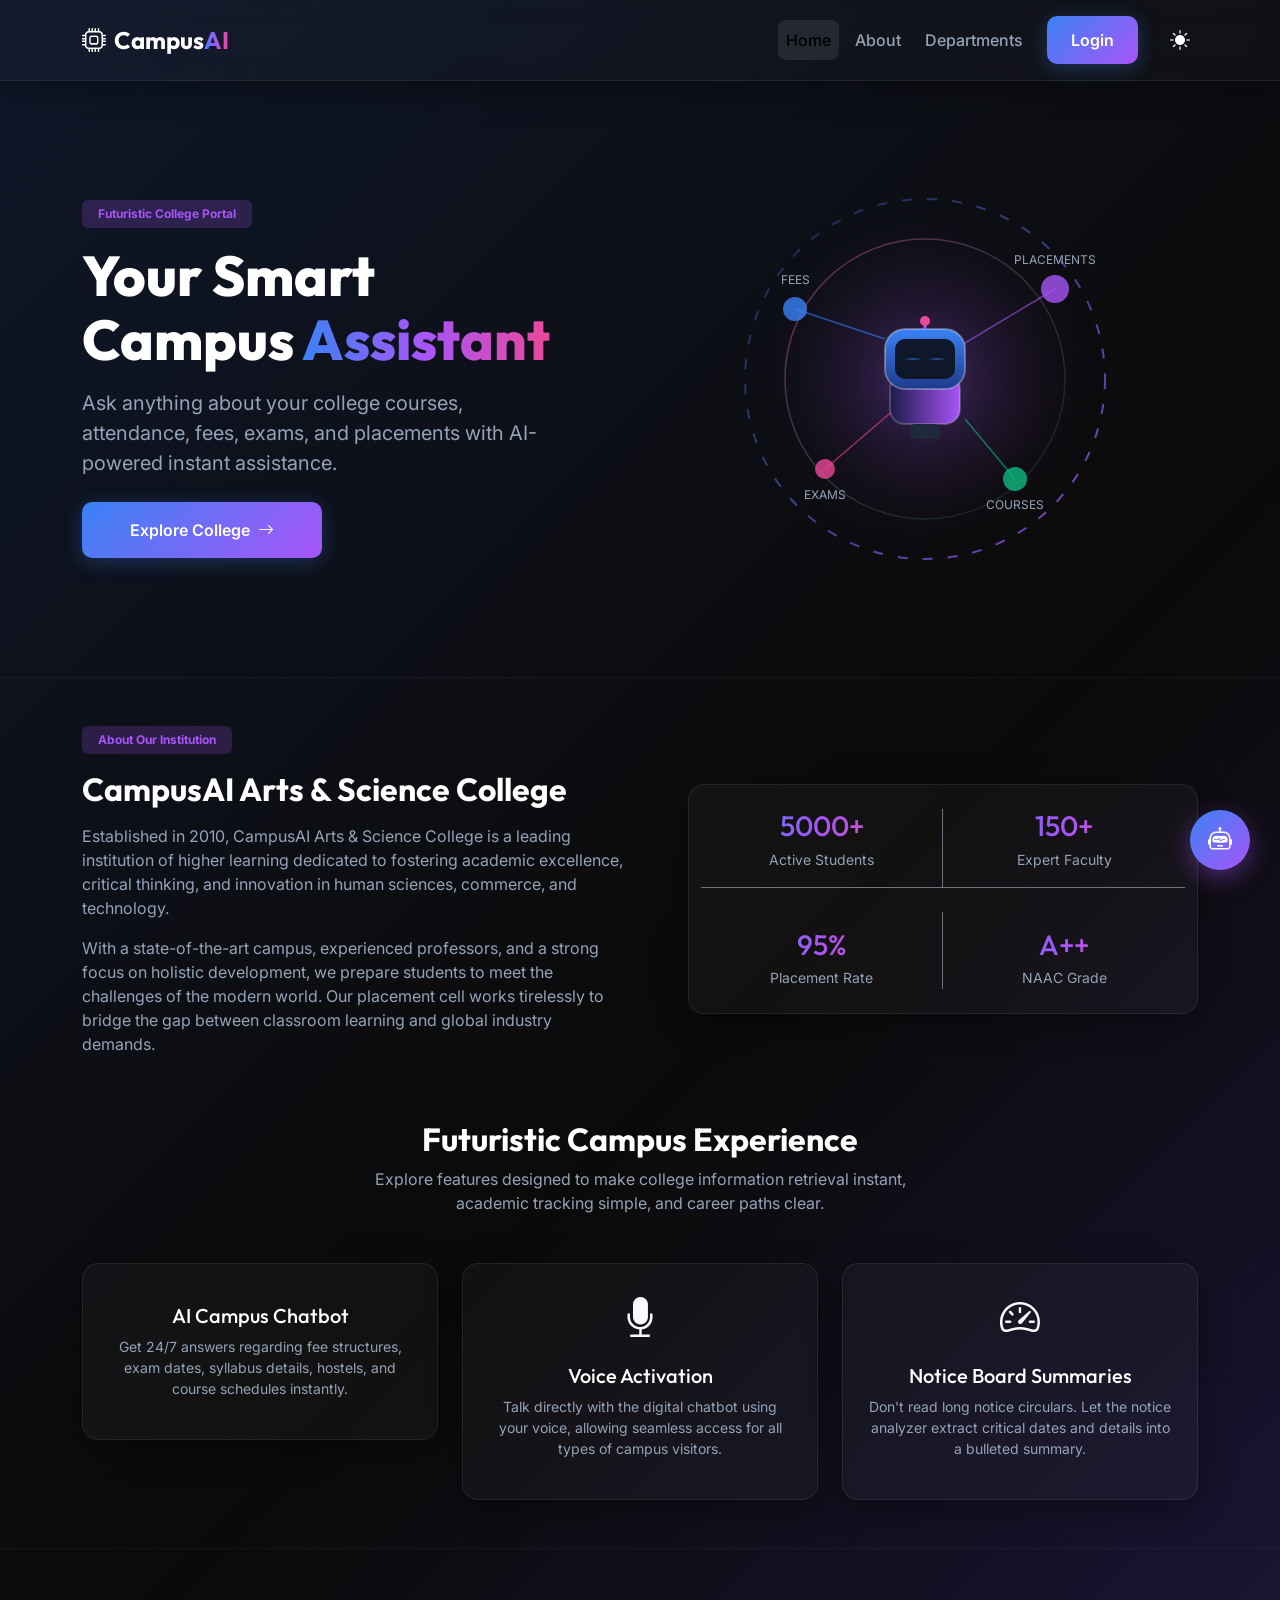
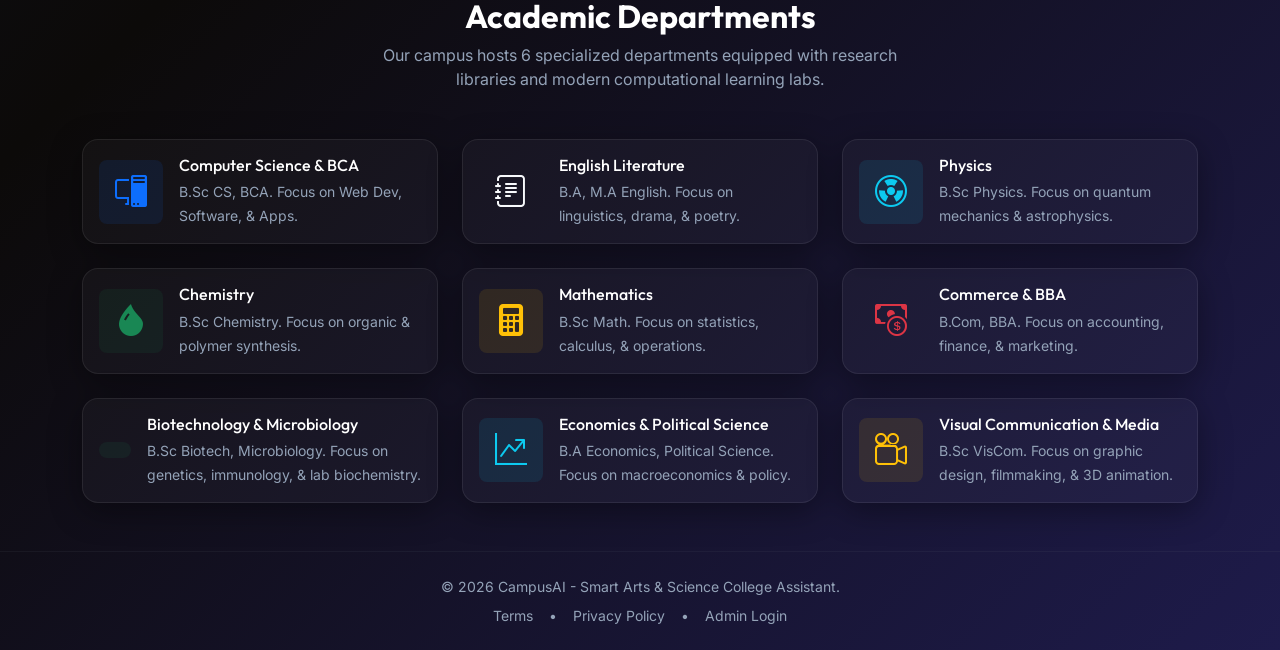
==== commit c0a9a46f: "Remove redundant Student Portal hero CTA button from landing page" ====
--- a/backend/src/main/resources/static/index.html
+++ b/backend/src/main/resources/static/index.html
@@ -78,10 +78,7 @@
                         <h1 class="hero-title text-white mb-3">Your Smart<br>Campus <span class="text-gradient">Assistant</span></h1>
                         <p class="text-secondary fs-5 mb-4 col-md-10">Ask anything about your college courses, attendance, fees, exams, and placements with AI-powered instant assistance.</p>
                         <div class="d-flex flex-wrap gap-3">
-                            <button id="student-login-btn" class="btn btn-glow-primary px-4 py-3">
-                                <i class="bi bi-person-workspace me-2"></i>Student Portal
-                            </button>
-                            <button id="explore-btn" class="btn btn-outline-secondary text-white px-4 py-3 border-secondary border-opacity-40">
+                            <button id="explore-btn" class="btn btn-glow-primary px-5 py-3">
                                 Explore College<i class="bi bi-arrow-right ms-2"></i>
                             </button>
                         </div>
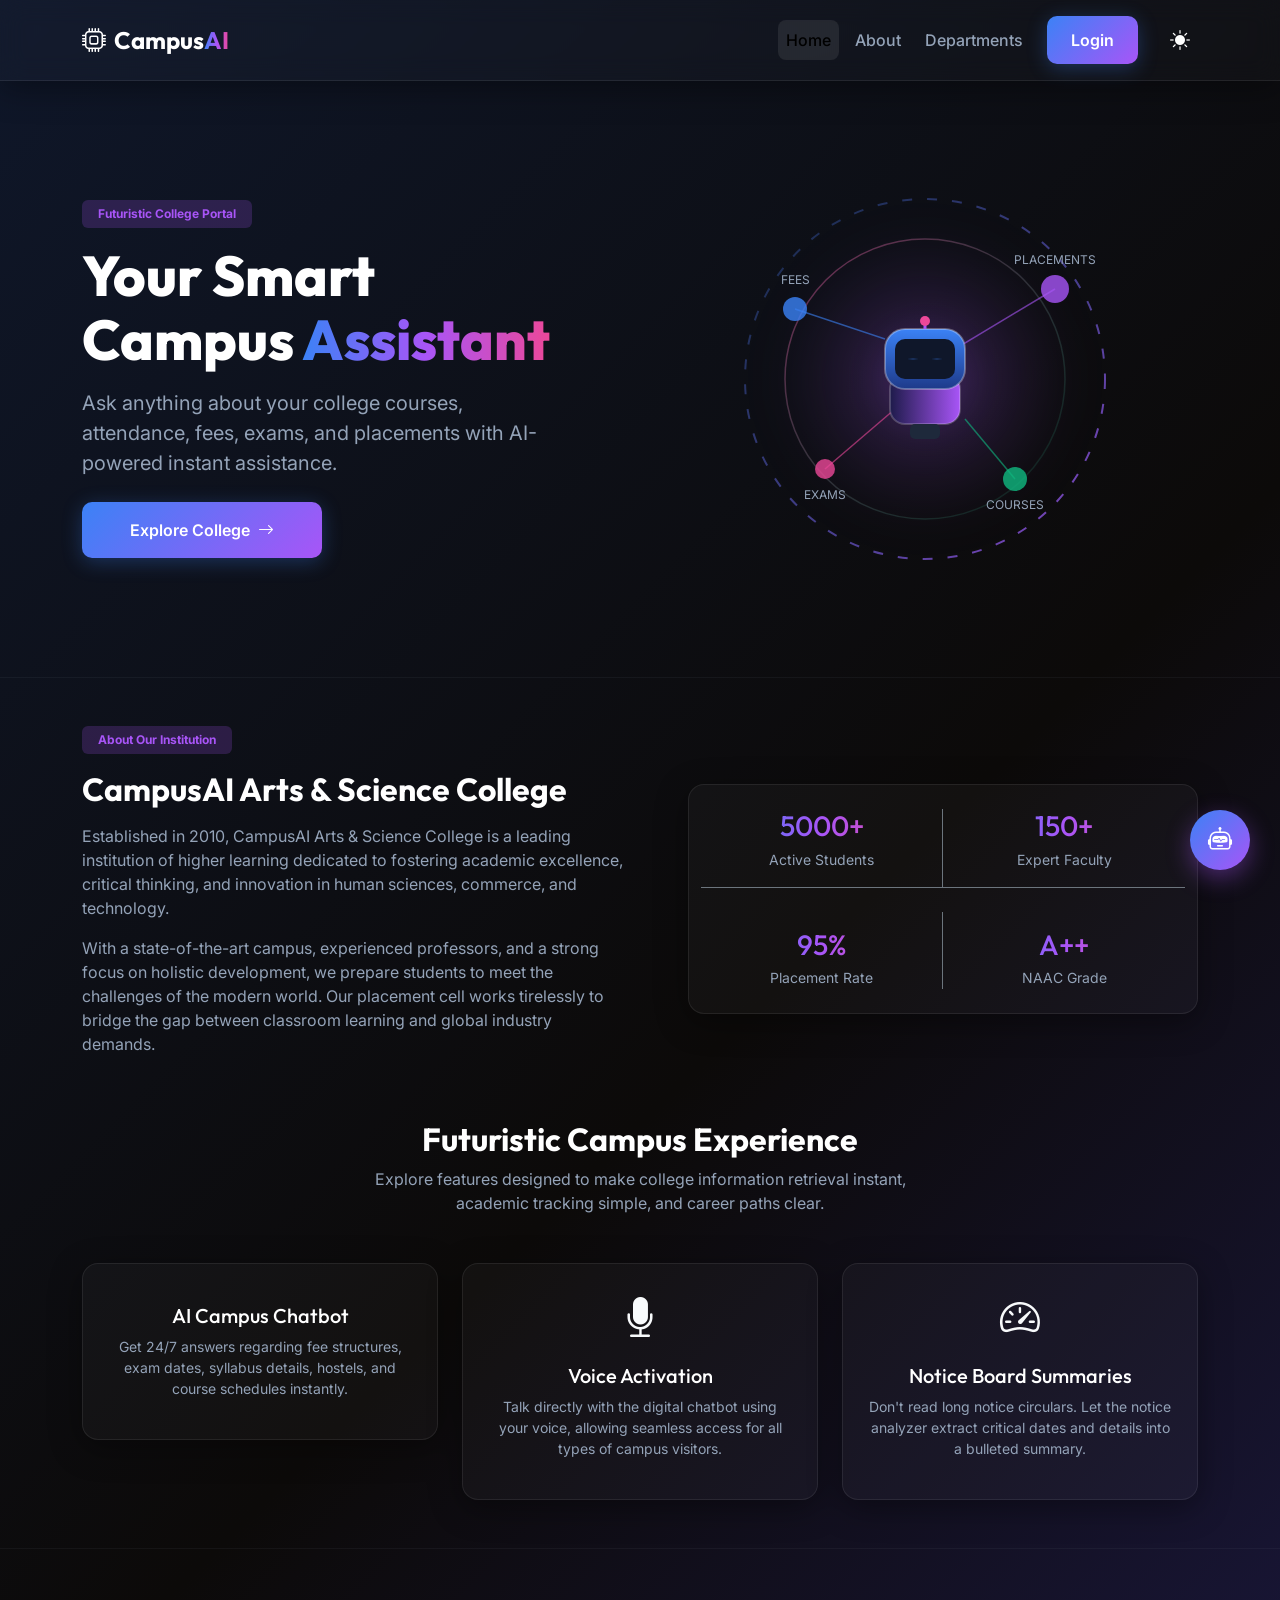
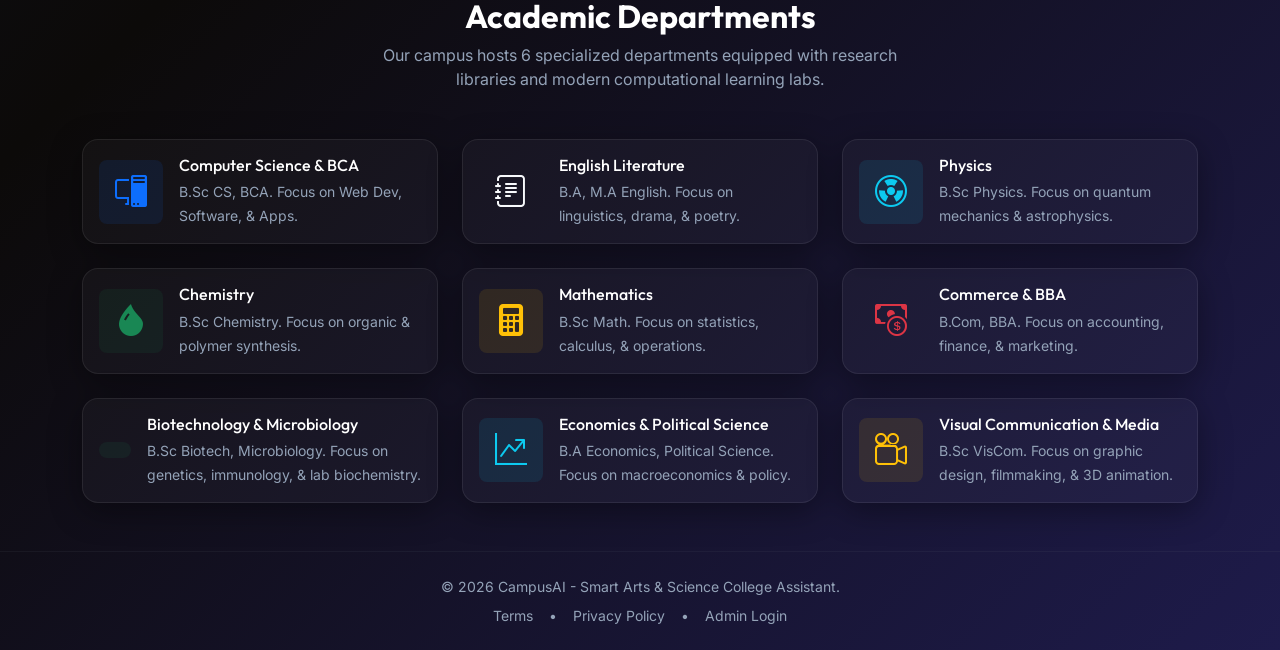
==== commit 6c0428cb: "Fix navbar Login button action after student-login-btn removal" ====
--- a/backend/src/main/resources/static/index.html
+++ b/backend/src/main/resources/static/index.html
@@ -49,7 +49,7 @@
                     </li>
                     <!-- Auth Actions -->
                     <li class="nav-item anon-only">
-                        <a class="btn btn-glow-primary ms-lg-2 px-4" href="#" onclick="document.getElementById('student-login-btn').click();">Login</a>
+                        <a class="btn btn-glow-primary ms-lg-2 px-4 nav-link-custom" href="#" data-target="login-page">Login</a>
                     </li>
                     <li class="nav-item auth-only d-none">
                         <a class="btn btn-outline-danger ms-lg-2 px-4 logout-btn" href="#">Logout</a>
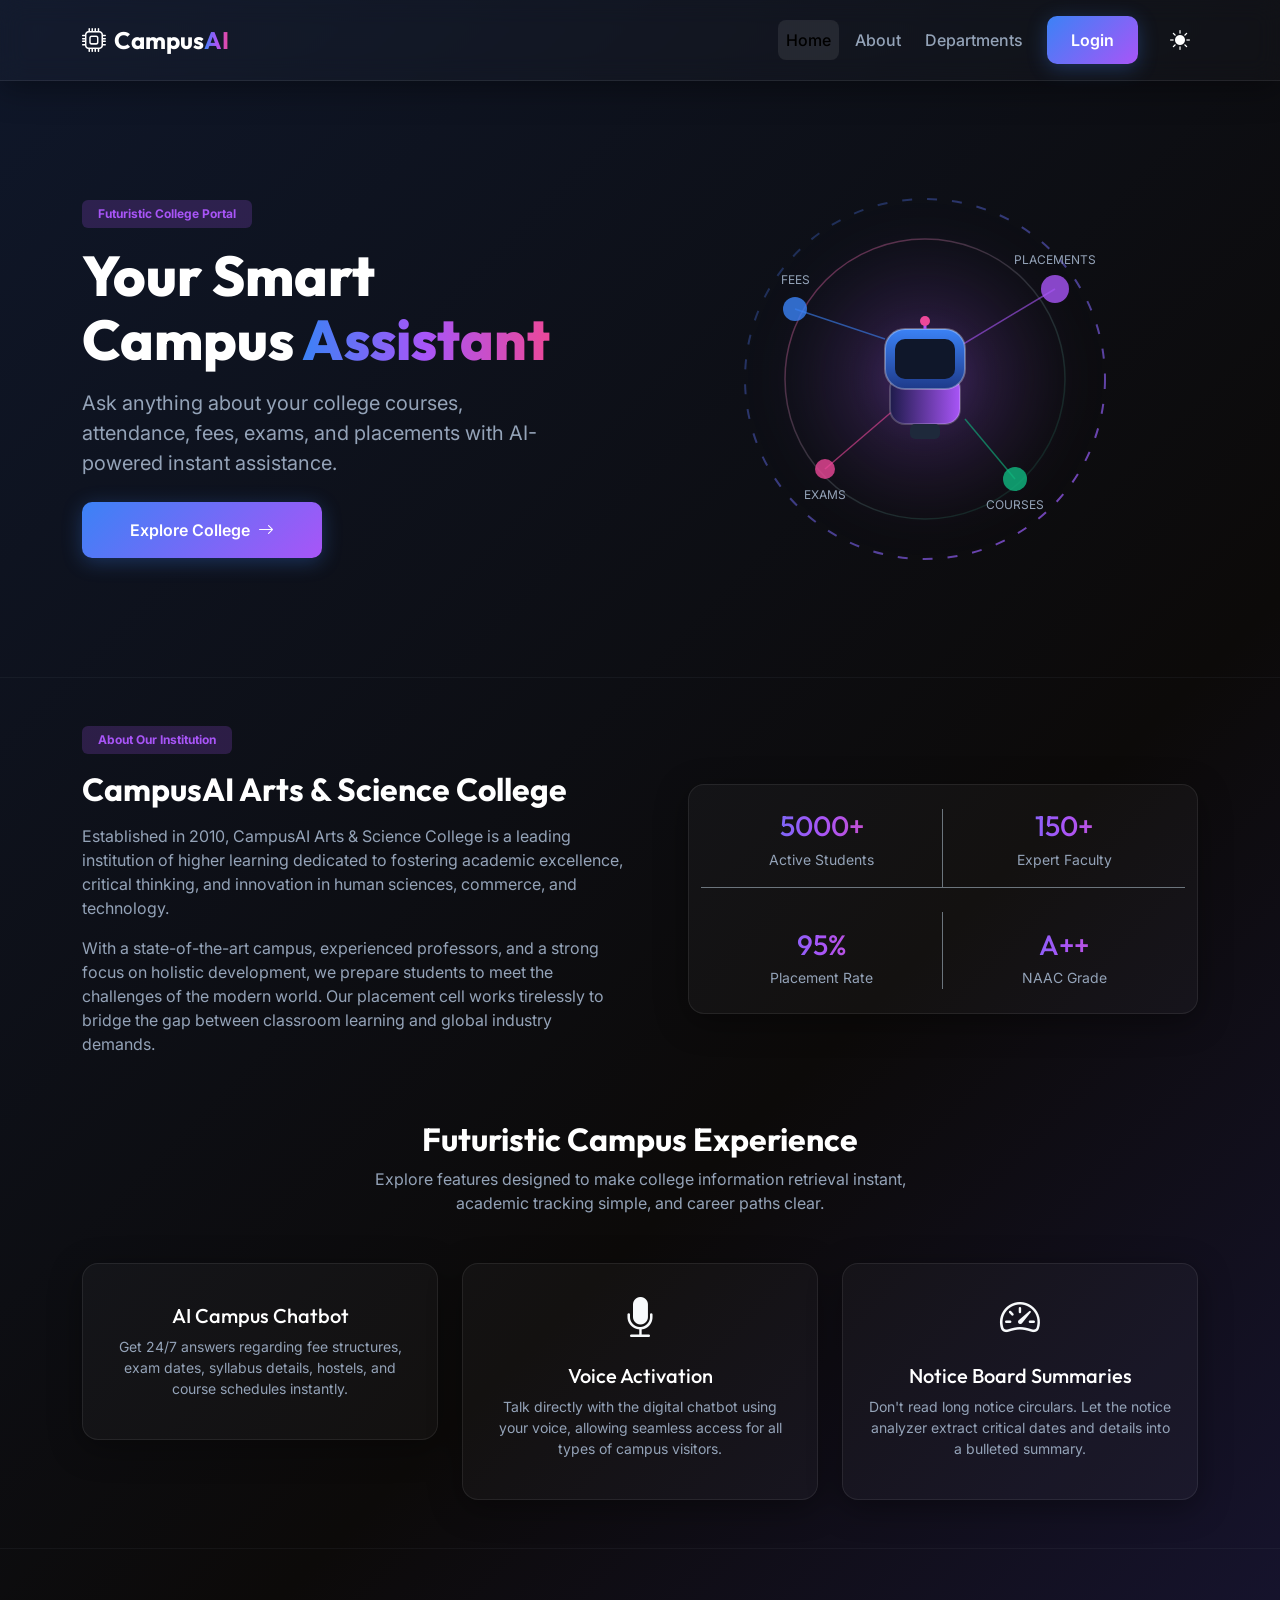
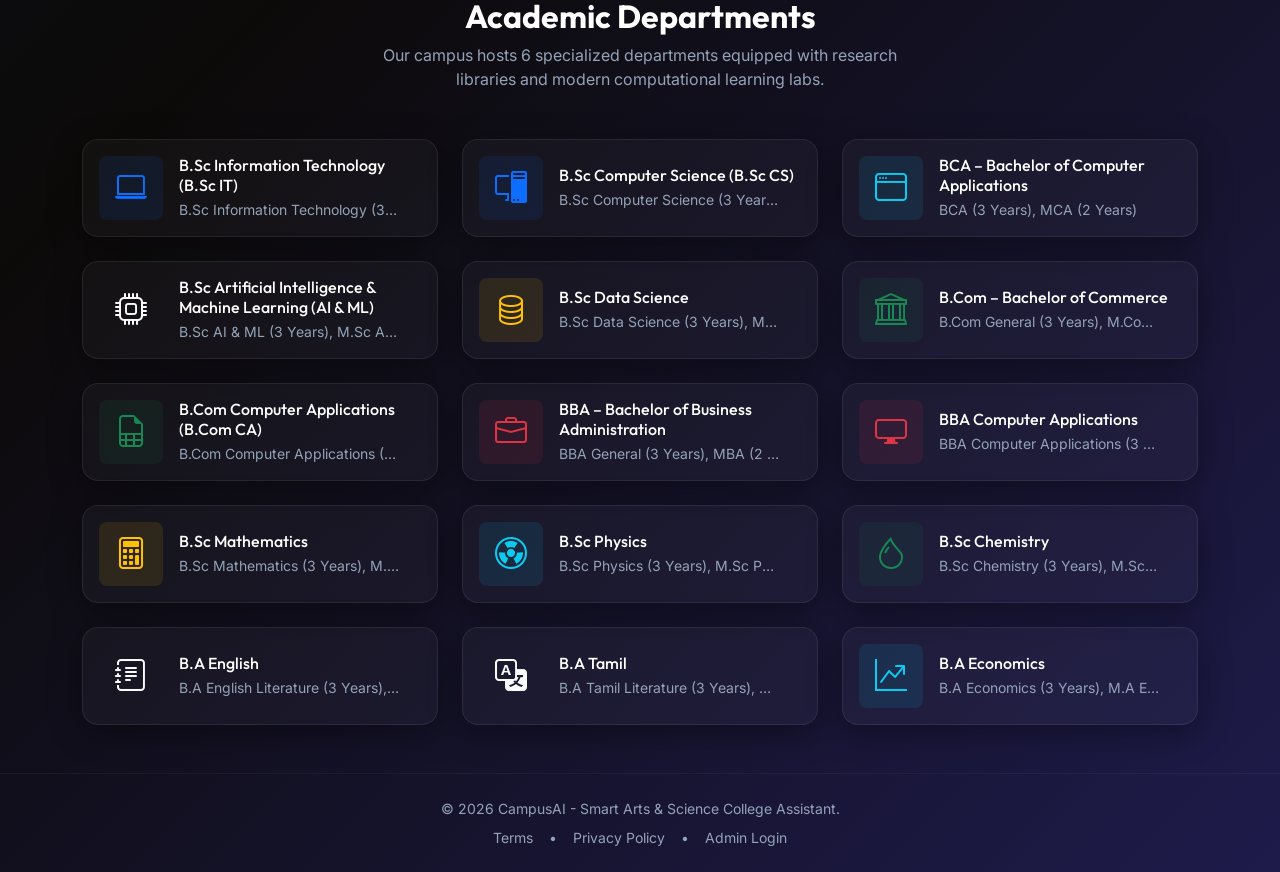
==== commit d1f1219c: "feat: Sync frontend updates to backend static resources directory" ====
--- a/backend/src/main/resources/static/index.html
+++ b/backend/src/main/resources/static/index.html
@@ -236,88 +236,8 @@
                     <h2 class="font-outfit text-white fw-bold">Academic Departments</h2>
                     <p class="text-secondary col-md-6 mx-auto">Our campus hosts 6 specialized departments equipped with research libraries and modern computational learning labs.</p>
                 </div>
-                <div class="row g-4">
-                    <div class="col-md-6 col-lg-4">
-                        <div class="glass-card dept-card-clickable p-3 d-flex align-items-center gap-3" data-dept="cs">
-                            <div class="fs-2 text-primary bg-primary bg-opacity-10 px-3 py-2 rounded-3"><i class="bi bi-pc-display"></i></div>
-                            <div>
-                                <h6 class="mb-1 text-white font-semibold">Computer Science & BCA</h6>
-                                <small class="text-muted">B.Sc CS, BCA. Focus on Web Dev, Software, & Apps.</small>
-                            </div>
-                        </div>
-                    </div>
-                    <div class="col-md-6 col-lg-4">
-                        <div class="glass-card dept-card-clickable p-3 d-flex align-items-center gap-3" data-dept="english">
-                            <div class="fs-2 text-purple bg-purple bg-opacity-10 px-3 py-2 rounded-3"><i class="bi bi-journal-text"></i></div>
-                            <div>
-                                <h6 class="mb-1 text-white font-semibold">English Literature</h6>
-                                <small class="text-muted">B.A, M.A English. Focus on linguistics, drama, & poetry.</small>
-                            </div>
-                        </div>
-                    </div>
-                    <div class="col-md-6 col-lg-4">
-                        <div class="glass-card dept-card-clickable p-3 d-flex align-items-center gap-3" data-dept="physics">
-                            <div class="fs-2 text-info bg-info bg-opacity-10 px-3 py-2 rounded-3"><i class="bi bi-radioactive"></i></div>
-                            <div>
-                                <h6 class="mb-1 text-white font-semibold">Physics</h6>
-                                <small class="text-muted">B.Sc Physics. Focus on quantum mechanics & astrophysics.</small>
-                            </div>
-                        </div>
-                    </div>
-                    <div class="col-md-6 col-lg-4">
-                        <div class="glass-card dept-card-clickable p-3 d-flex align-items-center gap-3" data-dept="chemistry">
-                            <div class="fs-2 text-success bg-success bg-opacity-10 px-3 py-2 rounded-3"><i class="bi bi-droplet-fill"></i></div>
-                            <div>
-                                <h6 class="mb-1 text-white font-semibold">Chemistry</h6>
-                                <small class="text-muted">B.Sc Chemistry. Focus on organic & polymer synthesis.</small>
-                            </div>
-                        </div>
-                    </div>
-                    <div class="col-md-6 col-lg-4">
-                        <div class="glass-card dept-card-clickable p-3 d-flex align-items-center gap-3" data-dept="math">
-                            <div class="fs-2 text-warning bg-warning bg-opacity-10 px-3 py-2 rounded-3"><i class="bi bi-calculator-fill"></i></div>
-                            <div>
-                                <h6 class="mb-1 text-white font-semibold">Mathematics</h6>
-                                <small class="text-muted">B.Sc Math. Focus on statistics, calculus, & operations.</small>
-                            </div>
-                        </div>
-                    </div>
-                    <div class="col-md-6 col-lg-4">
-                        <div class="glass-card dept-card-clickable p-3 d-flex align-items-center gap-3" data-dept="commerce">
-                            <div class="fs-2 text-danger bg-opacity-10 text-danger px-3 py-2 rounded-3"><i class="bi bi-cash-coin"></i></div>
-                            <div>
-                                <h6 class="mb-1 text-white font-semibold">Commerce & BBA</h6>
-                                <small class="text-muted">B.Com, BBA. Focus on accounting, finance, & marketing.</small>
-                            </div>
-                        </div>
-                    </div>
-                    <div class="col-md-6 col-lg-4">
-                        <div class="glass-card dept-card-clickable p-3 d-flex align-items-center gap-3" data-dept="biotech">
-                            <div class="fs-2 text-success bg-success bg-opacity-10 px-3 py-2 rounded-3"><i class="bi bi-dna"></i></div>
-                            <div>
-                                <h6 class="mb-1 text-white font-semibold">Biotechnology & Microbiology</h6>
-                                <small class="text-muted">B.Sc Biotech, Microbiology. Focus on genetics, immunology, & lab biochemistry.</small>
-                            </div>
-                        </div>
-                    </div>
-                    <div class="col-md-6 col-lg-4">
-                        <div class="glass-card dept-card-clickable p-3 d-flex align-items-center gap-3" data-dept="economics">
-                            <div class="fs-2 text-info bg-info bg-opacity-10 px-3 py-2 rounded-3"><i class="bi bi-graph-up-arrow"></i></div>
-                            <div>
-                                <h6 class="mb-1 text-white font-semibold">Economics & Political Science</h6>
-                                <small class="text-muted">B.A Economics, Political Science. Focus on macroeconomics & policy.</small>
-                            </div>
-                        </div>
-                    </div>
-                    <div class="col-md-6 col-lg-4">
-                        <div class="glass-card dept-card-clickable p-3 d-flex align-items-center gap-3" data-dept="viscom">
-                            <div class="fs-2 text-warning bg-warning bg-opacity-10 px-3 py-2 rounded-3"><i class="bi bi-camera-reels"></i></div>
-                            <div>
-                                <h6 class="mb-1 text-white font-semibold">Visual Communication & Media</h6>
-                                <small class="text-muted">B.Sc VisCom. Focus on graphic design, filmmaking, & 3D animation.</small>
-                            </div>
-                        </div>
-                    </div>
+                <div class="row g-4" id="departments-grid">
+                    <!-- Departments injected dynamically -->
                 </div>
             </div>
         </section>
@@ -605,34 +525,183 @@
         <div class="container-fluid p-0">
             <div class="row g-0">
                 <!-- Admin Sidebar -->
-                <div class="col-md-3 col-lg-2 admin-sidebar">
+                <div class="col-md-3 col-lg-2 admin-sidebar" style="min-height: 100vh; overflow-y: auto; max-height: 100vh;">
                     <div class="py-3 px-4 border-bottom border-secondary border-opacity-10">
                         <small class="text-secondary uppercase font-semibold">Campus Admin</small>
                         <h6 id="admin-sidebar-name" class="text-white font-outfit fw-bold mb-0">Rishi</h6>
                     </div>
-                    <div class="nav flex-column mt-3">
-                        <a href="#" class="admin-sidebar-link active" data-admin-target="admin-students">
+                    <div class="nav flex-column mt-3 px-2">
+                        <small class="text-secondary px-3 py-1 font-semibold uppercase small opacity-70" style="font-size: 0.72rem; letter-spacing: 0.5px;">Management</small>
+                        <a href="#" class="admin-sidebar-link active" data-admin-target="admin-dashboard">
+                            <i class="bi bi-speedometer2"></i>Dashboard
+                        </a>
+                        <a href="#" class="admin-sidebar-link" data-admin-target="admin-students">
                             <i class="bi bi-people"></i>Students
+                        </a>
+                        <a href="#" class="admin-sidebar-link" data-admin-target="admin-departments">
+                            <i class="bi bi-diagram-3"></i>Departments
+                        </a>
+                        <a href="#" class="admin-sidebar-link" data-admin-target="admin-faculty">
+                            <i class="bi bi-person-badge"></i>Faculty
+                        </a>
+                        <a href="#" class="admin-sidebar-link" data-admin-target="admin-courses">
+                            <i class="bi bi-book"></i>Courses
+                        </a>
+                        <a href="#" class="admin-sidebar-link" data-admin-target="admin-attendance">
+                            <i class="bi bi-check2-square"></i>Attendance
+                        </a>
+                        <a href="#" class="admin-sidebar-link" data-admin-target="admin-exams">
+                            <i class="bi bi-award"></i>Examinations
+                        </a>
+                        <a href="#" class="admin-sidebar-link" data-admin-target="admin-library">
+                            <i class="bi bi-journal-bookmark"></i>Library
+                        </a>
+                        <a href="#" class="admin-sidebar-link" data-admin-target="admin-events">
+                            <i class="bi bi-calendar-event"></i>Events
                         </a>
                         <a href="#" class="admin-sidebar-link" data-admin-target="admin-notices">
                             <i class="bi bi-megaphone"></i>Notices
                         </a>
-                        <a href="#" class="admin-sidebar-link" data-admin-target="admin-events">
-                            <i class="bi bi-calendar-event"></i>Events
+                        
+                        <small class="text-secondary px-3 py-1 mt-3 font-semibold uppercase small opacity-70" style="font-size: 0.72rem; letter-spacing: 0.5px;">Administration</small>
+                        <a href="#" class="admin-sidebar-link" data-admin-target="admin-users">
+                            <i class="bi bi-person-lock"></i>Users & Roles
+                        </a>
+                        <a href="#" class="admin-sidebar-link" data-admin-target="admin-settings">
+                            <i class="bi bi-gear"></i>System Settings
                         </a>
                         <a href="#" class="admin-sidebar-link" data-admin-target="admin-analytics">
                             <i class="bi bi-bar-chart-line"></i>Chatbot Analytics
                         </a>
-                        <a href="#" class="admin-sidebar-link logout-btn text-danger">
+                        <a href="#" class="admin-sidebar-link logout-btn text-danger mt-3 mb-4">
                             <i class="bi bi-box-arrow-right"></i>Sign Out
                         </a>
                     </div>
                 </div>
 
                 <!-- Admin Main View -->
-                <div class="col-md-9 col-lg-10 p-4">
+                <div class="col-md-9 col-lg-10 p-4" style="max-height: 100vh; overflow-y: auto;">
+                    <!-- Subview 0: Dashboard Summary -->
+                    <div id="admin-dashboard" class="admin-subview active animate-fade-in">
+                        <!-- Welcome Header -->
+                        <div class="row align-items-center mb-4">
+                            <div class="col-md-8">
+                                <h3 class="text-white font-outfit fw-bold mb-1">Welcome back, Admin! 👋</h3>
+                                <p class="text-secondary mb-0">Here's what's happening in your college today.</p>
+                            </div>
+                            <div class="col-md-4 text-md-end mt-3 mt-md-0">
+                                <span class="badge bg-purple-glow px-3 py-2 font-medium text-white" style="font-size: 0.88rem;" id="dash-current-time">
+                                    <i class="bi bi-clock me-2"></i>
+                                </span>
+                            </div>
+                        </div>
+
+                        <!-- Stats Cards Row -->
+                        <div class="row g-3 mb-4">
+                            <div class="col-md-3">
+                                <div class="glass-card d-flex align-items-center gap-3 p-3">
+                                    <div class="fs-1 text-primary bg-primary bg-opacity-10 px-3 py-2 rounded-3"><i class="bi bi-people-fill"></i></div>
+                                    <div>
+                                        <small class="text-secondary font-medium d-block" style="font-size: 0.75rem;">Total Students</small>
+                                        <h4 class="text-white fw-bold mb-0" id="dash-total-students">1,248</h4>
+                                        <small class="text-success small"><i class="bi bi-arrow-up-right me-1"></i>+12 this month</small>
+                                    </div>
+                                </div>
+                            </div>
+                            <div class="col-md-3">
+                                <div class="glass-card d-flex align-items-center gap-3 p-3">
+                                    <div class="fs-1 text-info bg-info bg-opacity-10 px-3 py-2 rounded-3"><i class="bi bi-person-badge-fill"></i></div>
+                                    <div>
+                                        <small class="text-secondary font-medium d-block" style="font-size: 0.75rem;">Total Faculty</small>
+                                        <h4 class="text-white fw-bold mb-0" id="dash-total-faculty">86</h4>
+                                        <small class="text-success small"><i class="bi bi-arrow-up-right me-1"></i>+4 this month</small>
+                                    </div>
+                                </div>
+                            </div>
+                            <div class="col-md-3">
+                                <div class="glass-card d-flex align-items-center gap-3 p-3">
+                                    <div class="fs-1 text-success bg-success bg-opacity-10 px-3 py-2 rounded-3"><i class="bi bi-book-half"></i></div>
+                                    <div>
+                                        <small class="text-secondary font-medium d-block" style="font-size: 0.75rem;">Total Courses</small>
+                                        <h4 class="text-white fw-bold mb-0" id="dash-total-courses">32</h4>
+                                        <small class="text-success small"><i class="bi bi-arrow-up-right me-1"></i>+2 this month</small>
+                                    </div>
+                                </div>
+                            </div>
+                            <div class="col-md-3">
+                                <div class="glass-card d-flex align-items-center gap-3 p-3">
+                                    <div class="fs-1 text-warning bg-warning bg-opacity-10 px-3 py-2 rounded-3"><i class="bi bi-building"></i></div>
+                                    <div>
+                                        <small class="text-secondary font-medium d-block" style="font-size: 0.75rem;">Departments</small>
+                                        <h4 class="text-white fw-bold mb-0" id="dash-total-depts">15</h4>
+                                        <small class="text-secondary small" style="font-size: 0.75rem;">No change</small>
+                                    </div>
+                                </div>
+                            </div>
+                        </div>
+
+                        <!-- Charts row -->
+                        <div class="row mb-4">
+                            <div class="col-lg-7 mb-4 mb-lg-0">
+                                <div class="glass-card p-4">
+                                    <h5 class="text-white font-outfit fw-bold mb-3">Student Overview</h5>
+                                    <canvas id="chart-student-overview" height="280"></canvas>
+                                </div>
+                            </div>
+                            <div class="col-lg-5">
+                                <div class="glass-card p-4">
+                                    <h5 class="text-white font-outfit fw-bold mb-3">Attendance Overview</h5>
+                                    <div class="d-flex justify-content-center align-items-center" style="height: 280px; position: relative;">
+                                        <canvas id="chart-attendance-overview" width="220" height="220"></canvas>
+                                    </div>
+                                </div>
+                            </div>
+                        </div>
+
+                        <!-- Dynamic Tables Row -->
+                        <div class="row">
+                            <!-- Recent Students Table -->
+                            <div class="col-lg-8 mb-4 mb-lg-0">
+                                <div class="glass-card p-0 overflow-hidden">
+                                    <div class="px-4 py-3 border-bottom border-secondary border-opacity-10 d-flex justify-content-between align-items-center">
+                                        <h5 class="text-white font-outfit fw-bold mb-0">Recent Students</h5>
+                                        <button class="btn btn-sm btn-outline-primary border-primary border-opacity-35 text-white" onclick="document.querySelector('[data-admin-target=admin-students]').click();">View All</button>
+                                    </div>
+                                    <div class="table-responsive">
+                                        <table class="table table-custom align-middle mb-0 text-white">
+                                            <thead>
+                                                <tr>
+                                                    <th>Student ID</th>
+                                                    <th>Name</th>
+                                                    <th>Department</th>
+                                                    <th>Year</th>
+                                                    <th>Email</th>
+                                                    <th>Status</th>
+                                                </tr>
+                                            </thead>
+                                            <tbody id="dash-students-table-body">
+                                                <!-- Dynamic entries matching image -->
+                                            </tbody>
+                                        </table>
+                                    </div>
+                                </div>
+                            </div>
+                            
+                            <!-- Sidebar widgets -->
+                            <div class="col-lg-4">
+                                <!-- Recent Announcements widget -->
+                                <div class="glass-card p-4 mb-4" style="height: 100%;">
+                                    <h5 class="text-white font-outfit fw-bold mb-3">Recent Announcements</h5>
+                                    <div class="d-flex flex-column gap-3" id="dash-notices-list">
+                                        <!-- Notices lists -->
+                                    </div>
+                                </div>
+                            </div>
+                        </div>
+                    </div>
+
                     <!-- Subview 1: Students Management -->
-                    <div id="admin-students" class="admin-subview active animate-fade-in">
+                    <div id="admin-students" class="admin-subview animate-fade-in">
                         <div class="d-flex justify-content-between align-items-center mb-4">
                             <h4 class="text-white font-outfit fw-bold m-0"><i class="bi bi-people me-2"></i>Student Management</h4>
                             <button class="btn btn-glow-primary" data-bs-toggle="collapse" data-bs-target="#collapseAddStudent">
@@ -859,6 +928,502 @@
                                         <canvas id="chart-activity-analytics" width="400" height="280"></canvas>
                                     </div>
                                 </div>
+                            </div>
+                    </div>
+
+                    <!-- Subview 6: Faculty Management -->
+                    <div id="admin-faculty" class="admin-subview animate-fade-in">
+                        <div class="d-flex justify-content-between align-items-center mb-4">
+                            <h4 class="text-white font-outfit fw-bold m-0"><i class="bi bi-person-badge me-2"></i>Faculty Directory</h4>
+                            <button class="btn btn-glow-primary" data-bs-toggle="collapse" data-bs-target="#collapseAddFaculty">
+                                <i class="bi bi-plus-lg me-1"></i>Add Faculty
+                            </button>
+                        </div>
+
+                        <!-- Add Faculty Form -->
+                        <div class="collapse mb-4" id="collapseAddFaculty">
+                            <div class="glass-card p-4">
+                                <h5 class="text-white font-outfit fw-bold mb-3">Add Faculty Member</h5>
+                                <form id="add-faculty-form">
+                                    <div class="row">
+                                        <div class="col-md-6">
+                                            <div class="form-floating-custom">
+                                                <label for="add-fac-id">Faculty ID (Unique, e.g. FAC101)</label>
+                                                <input type="text" id="add-fac-id" placeholder="e.g. FAC101" required>
+                                            </div>
+                                        </div>
+                                        <div class="col-md-6">
+                                            <div class="form-floating-custom">
+                                                <label for="add-fac-name">Full Name</label>
+                                                <input type="text" id="add-fac-name" placeholder="e.g. Dr. Ramesh Kumar" required>
+                                            </div>
+                                        </div>
+                                    </div>
+                                    <div class="row">
+                                        <div class="col-md-6">
+                                            <div class="form-floating-custom">
+                                                <label for="add-fac-dept">Department</label>
+                                                <select id="add-fac-dept" class="form-select bg-dark text-white border-secondary border-opacity-30">
+                                                    <!-- Dynamic options -->
+                                                </select>
+                                            </div>
+                                        </div>
+                                        <div class="col-md-6">
+                                            <div class="form-floating-custom">
+                                                <label for="add-fac-desig">Designation</label>
+                                                <input type="text" id="add-fac-desig" placeholder="e.g. Associate Professor" required>
+                                            </div>
+                                        </div>
+                                    </div>
+                                    <div class="form-floating-custom">
+                                        <label for="add-fac-email">Email Address</label>
+                                        <input type="email" id="add-fac-email" placeholder="e.g. ramesh@campusai.edu" required>
+                                    </div>
+                                    <div class="d-flex justify-content-end gap-2">
+                                        <button type="button" class="btn btn-outline-secondary text-white border-secondary border-opacity-35" data-bs-toggle="collapse" data-bs-target="#collapseAddFaculty">Cancel</button>
+                                        <button type="submit" class="btn btn-primary bg-purple border-purple">Add Faculty</button>
+                                    </div>
+                                </form>
+                            </div>
+                        </div>
+
+                        <!-- Faculty Table -->
+                        <div class="glass-card p-0 overflow-hidden">
+                            <div class="table-responsive">
+                                <table class="table table-custom align-middle mb-0 text-white">
+                                    <thead>
+                                        <tr>
+                                            <th>Faculty ID</th>
+                                            <th>Name</th>
+                                            <th>Designation</th>
+                                            <th>Department</th>
+                                            <th>Email</th>
+                                            <th>Actions</th>
+                                        </tr>
+                                    </thead>
+                                    <tbody id="admin-faculty-table-body">
+                                        <!-- Dynamic rendering -->
+                                    </tbody>
+                                </table>
+                            </div>
+                        </div>
+                    </div>
+
+                    <!-- Subview 7: Course Management -->
+                    <div id="admin-courses" class="admin-subview animate-fade-in">
+                        <div class="d-flex justify-content-between align-items-center mb-4">
+                            <h4 class="text-white font-outfit fw-bold m-0"><i class="bi bi-book me-2"></i>Course Curriculum</h4>
+                            <button class="btn btn-glow-primary" data-bs-toggle="collapse" data-bs-target="#collapseAddCourse">
+                                <i class="bi bi-plus-lg me-1"></i>Add Course
+                            </button>
+                        </div>
+
+                        <!-- Add Course Form -->
+                        <div class="collapse mb-4" id="collapseAddCourse">
+                            <div class="glass-card p-4">
+                                <h5 class="text-white font-outfit fw-bold mb-3">Add Course Structure</h5>
+                                <form id="add-course-form">
+                                    <div class="row">
+                                        <div class="col-md-4">
+                                            <div class="form-floating-custom">
+                                                <label for="add-course-code">Course Code (e.g. IT204)</label>
+                                                <input type="text" id="add-course-code" placeholder="e.g. IT204" required>
+                                            </div>
+                                        </div>
+                                        <div class="col-md-8">
+                                            <div class="form-floating-custom">
+                                                <label for="add-course-name">Course Name</label>
+                                                <input type="text" id="add-course-name" placeholder="e.g. Data Structures & Algorithms" required>
+                                            </div>
+                                        </div>
+                                    </div>
+                                    <div class="row">
+                                        <div class="col-md-6">
+                                            <div class="form-floating-custom">
+                                                <label for="add-course-dept">Department</label>
+                                                <select id="add-course-dept" class="form-select bg-dark text-white border-secondary border-opacity-30">
+                                                    <!-- Dynamic options -->
+                                                </select>
+                                            </div>
+                                        </div>
+                                        <div class="col-md-3">
+                                            <div class="form-floating-custom">
+                                                <label for="add-course-dur">Duration</label>
+                                                <input type="text" id="add-course-dur" placeholder="e.g. 1 Semester" required>
+                                            </div>
+                                        </div>
+                                        <div class="col-md-3">
+                                            <div class="form-floating-custom">
+                                                <label for="add-course-cred">Credits</label>
+                                                <input type="number" id="add-course-cred" placeholder="e.g. 4" required>
+                                            </div>
+                                        </div>
+                                    </div>
+                                    <div class="d-flex justify-content-end gap-2">
+                                        <button type="button" class="btn btn-outline-secondary text-white border-secondary border-opacity-35" data-bs-toggle="collapse" data-bs-target="#collapseAddCourse">Cancel</button>
+                                        <button type="submit" class="btn btn-primary bg-purple border-purple">Add Course</button>
+                                    </div>
+                                </form>
+                            </div>
+                        </div>
+
+                        <!-- Courses Table -->
+                        <div class="glass-card p-0 overflow-hidden">
+                            <div class="table-responsive">
+                                <table class="table table-custom align-middle mb-0 text-white">
+                                    <thead>
+                                        <tr>
+                                            <th>Code</th>
+                                            <th>Course Name</th>
+                                            <th>Department</th>
+                                            <th>Duration</th>
+                                            <th>Credits</th>
+                                            <th>Actions</th>
+                                        </tr>
+                                    </thead>
+                                    <tbody id="admin-courses-table-body">
+                                        <!-- Dynamic rendering -->
+                                    </tbody>
+                                </table>
+                            </div>
+                        </div>
+                    </div>
+
+                    <!-- Subview 8: Attendance Overview -->
+                    <div id="admin-attendance" class="admin-subview animate-fade-in">
+                        <h4 class="text-white font-outfit fw-bold mb-4"><i class="bi bi-check2-square me-2"></i>Attendance Overview</h4>
+                        <div class="glass-card p-4 mb-4">
+                            <div class="d-flex justify-content-between align-items-center mb-3">
+                                <h5 class="text-white font-semibold mb-0">Daily College Attendance Analysis</h5>
+                                <span class="badge bg-success">Live Today</span>
+                            </div>
+                            <div class="row g-4 text-center">
+                                <div class="col-6 col-md-3">
+                                    <h2 class="text-success fw-bold">82%</h2>
+                                    <small class="text-secondary font-medium">Average Present</small>
+                                </div>
+                                <div class="col-6 col-md-3">
+                                    <h2 class="text-warning fw-bold">12%</h2>
+                                    <small class="text-secondary font-medium">Average Absent</small>
+                                </div>
+                                <div class="col-6 col-md-3">
+                                    <h2 class="text-info fw-bold">6%</h2>
+                                    <small class="text-secondary font-medium">On Approved Leave</small>
+                                </div>
+                                <div class="col-6 col-md-3">
+                                    <h2 class="text-white fw-bold">1,023</h2>
+                                    <small class="text-secondary font-medium">Students Marked Present</small>
+                                </div>
+                            </div>
+                        </div>
+
+                        <!-- Attendance by Department grid -->
+                        <div class="glass-card p-0 overflow-hidden">
+                            <div class="px-4 py-3 border-bottom border-secondary border-opacity-10">
+                                <h5 class="text-white font-outfit fw-bold mb-0">Department-wise Breakdown</h5>
+                            </div>
+                            <div class="table-responsive">
+                                <table class="table table-custom align-middle mb-0 text-white">
+                                    <thead>
+                                        <tr>
+                                            <th>Department</th>
+                                            <th>Strength</th>
+                                            <th>Present Today</th>
+                                            <th>Absent Today</th>
+                                            <th>Present %</th>
+                                        </tr>
+                                    </thead>
+                                    <tbody id="admin-attendance-table-body">
+                                        <!-- Rendered dynamically -->
+                                    </tbody>
+                                </table>
+                            </div>
+                        </div>
+                    </div>
+
+                    <!-- Subview 9: Examinations -->
+                    <div id="admin-exams" class="admin-subview animate-fade-in">
+                        <h4 class="text-white font-outfit fw-bold mb-4"><i class="bi bi-award me-2"></i>Examinations Schedule</h4>
+                        
+                        <!-- Timeline schedules -->
+                        <div class="glass-card p-4 mb-4">
+                            <h5 class="text-white font-semibold mb-3">Academic Exam Timetables</h5>
+                            <div class="d-flex flex-column gap-3">
+                                <div class="border-start border-purple border-3 ps-3">
+                                    <h6 class="text-white font-medium mb-1">Internal Assessment I</h6>
+                                    <p class="text-secondary small mb-1">Scheduled Date: August 20, 2026</p>
+                                    <span class="badge bg-secondary font-semibold">Active Prep</span>
+                                </div>
+                                <div class="border-start border-info border-3 ps-3">
+                                    <h6 class="text-white font-medium mb-1">Internal Assessment II</h6>
+                                    <p class="text-secondary small mb-1">Scheduled Date: October 5, 2026</p>
+                                    <span class="badge bg-secondary font-semibold">Draft</span>
+                                </div>
+                                <div class="border-start border-warning border-3 ps-3">
+                                    <h6 class="text-white font-medium mb-1">Practical Exams & Lab Vivas</h6>
+                                    <p class="text-secondary small mb-1">Scheduled Date: November 2 - 10, 2026</p>
+                                    <span class="badge bg-secondary font-semibold">Draft</span>
+                                </div>
+                            </div>
+                        </div>
+                    </div>
+
+                    <!-- Subview 10: Library Management -->
+                    <div id="admin-library" class="admin-subview animate-fade-in">
+                        <div class="d-flex justify-content-between align-items-center mb-4">
+                            <h4 class="text-white font-outfit fw-bold m-0"><i class="bi bi-journal-bookmark me-2"></i>Library Catalog</h4>
+                            <button class="btn btn-glow-primary" data-bs-toggle="collapse" data-bs-target="#collapseAddBook">
+                                <i class="bi bi-plus-lg me-1"></i>Add Book
+                            </button>
+                        </div>
+
+                        <!-- Add Book Form -->
+                        <div class="collapse mb-4" id="collapseAddBook">
+                            <div class="glass-card p-4">
+                                <h5 class="text-white font-outfit fw-bold mb-3">Add Book Details</h5>
+                                <form id="add-book-form">
+                                    <div class="row">
+                                        <div class="col-md-3">
+                                            <div class="form-floating-custom">
+                                                <label for="add-bk-id">Book Accession No. / ID</label>
+                                                <input type="text" id="add-bk-id" placeholder="e.g. BK005" required>
+                                            </div>
+                                        </div>
+                                        <div class="col-md-9">
+                                            <div class="form-floating-custom">
+                                                <label for="add-bk-title">Book Title</label>
+                                                <input type="text" id="add-bk-title" placeholder="e.g. Modern Operating Systems" required>
+                                            </div>
+                                        </div>
+                                    </div>
+                                    <div class="row">
+                                        <div class="col-md-6">
+                                            <div class="form-floating-custom">
+                                                <label for="add-bk-author">Author(s)</label>
+                                                <input type="text" id="add-bk-author" placeholder="e.g. Andrew S. Tanenbaum" required>
+                                            </div>
+                                        </div>
+                                        <div class="col-md-6">
+                                            <div class="form-floating-custom">
+                                                <label for="add-bk-dept">Department Target</label>
+                                                <select id="add-bk-dept" class="form-select bg-dark text-white border-secondary border-opacity-30">
+                                                    <!-- Dynamic options -->
+                                                </select>
+                                            </div>
+                                        </div>
+                                    </div>
+                                    <div class="d-flex justify-content-end gap-2">
+                                        <button type="button" class="btn btn-outline-secondary text-white border-secondary border-opacity-35" data-bs-toggle="collapse" data-bs-target="#collapseAddBook">Cancel</button>
+                                        <button type="submit" class="btn btn-primary bg-purple border-purple">Catalogue Book</button>
+                                    </div>
+                                </form>
+                            </div>
+                        </div>
+
+                        <!-- Library Table -->
+                        <div class="glass-card p-0 overflow-hidden">
+                            <div class="table-responsive">
+                                <table class="table table-custom align-middle mb-0 text-white">
+                                    <thead>
+                                        <tr>
+                                            <th>Book ID</th>
+                                            <th>Title</th>
+                                            <th>Author</th>
+                                            <th>Department</th>
+                                            <th>Status</th>
+                                            <th>Actions</th>
+                                        </tr>
+                                    </thead>
+                                    <tbody id="admin-library-table-body">
+                                        <!-- Dynamic rendering -->
+                                    </tbody>
+                                </table>
+                            </div>
+                        </div>
+                    </div>
+
+                    <!-- Subview 11: Users & Roles -->
+                    <div id="admin-users" class="admin-subview animate-fade-in">
+                        <h4 class="text-white font-outfit fw-bold mb-4"><i class="bi bi-person-lock me-2"></i>Users & Roles Management</h4>
+                        <div class="glass-card p-0 overflow-hidden">
+                            <div class="table-responsive">
+                                <table class="table table-custom align-middle mb-0 text-white">
+                                    <thead>
+                                        <tr>
+                                            <th>User ID</th>
+                                            <th>Username</th>
+                                            <th>Account Name</th>
+                                            <th>System Role</th>
+                                            <th>Authorization Access</th>
+                                        </tr>
+                                    </thead>
+                                    <tbody id="admin-users-table-body">
+                                        <!-- Dynamic rendering -->
+                                    </tbody>
+                                </table>
+                            </div>
+                        </div>
+                    </div>
+
+                    <!-- Subview 12: System Settings -->
+                    <div id="admin-settings" class="admin-subview animate-fade-in">
+                        <h4 class="text-white font-outfit fw-bold mb-4"><i class="bi bi-gear me-2"></i>System Configuration</h4>
+                        <div class="glass-card p-4">
+                            <h5 class="text-white font-semibold mb-3">Portal Settings</h5>
+                            <form id="settings-form">
+                                <div class="row">
+                                    <div class="col-md-6">
+                                        <div class="form-floating-custom">
+                                            <label for="settings-college-name">College Name</label>
+                                            <input type="text" id="settings-college-name" value="CampusAI Arts & Science College" required>
+                                        </div>
+                                    </div>
+                                    <div class="col-md-6">
+                                        <div class="form-floating-custom">
+                                            <label for="settings-bot-name">AI Assistant Label</label>
+                                            <input type="text" id="settings-bot-name" value="CampusAI Assistant" required>
+                                        </div>
+                                    </div>
+                                </div>
+                                <div class="row">
+                                    <div class="col-md-6">
+                                        <div class="form-floating-custom">
+                                            <label for="settings-academic-year">Active Academic Year</label>
+                                            <input type="text" id="settings-academic-year" value="2025 - 2026" required>
+                                        </div>
+                                    </div>
+                                    <div class="col-md-6">
+                                        <div class="form-floating-custom flex-row justify-content-between p-3" style="display: flex; align-items: center; background: rgba(255, 255, 255, 0.05); border: 1px solid var(--card-border); border-radius: 10px; margin-bottom: 20px;">
+                                            <div>
+                                                <h6 class="text-white font-medium mb-0">Maintenance Mode</h6>
+                                                <small class="text-secondary small">Temporarily disable student logins</small>
+                                            </div>
+                                            <div class="form-check form-switch m-0 fs-4">
+                                                <input class="form-check-input" type="checkbox" id="settings-maintenance">
+                                            </div>
+                                        </div>
+                                    </div>
+                                </div>
+                                <div class="d-flex justify-content-end">
+                                    <button type="submit" class="btn btn-primary bg-purple border-purple">Save Configurations</button>
+                                </div>
+                            </form>
+                        </div>
+                    </div>
+
+                    <!-- Subview 5: Departments Management -->
+                    <div id="admin-departments" class="admin-subview animate-fade-in">
+                        <div class="d-flex justify-content-between align-items-center mb-4">
+                            <h4 class="text-white font-outfit fw-bold m-0"><i class="bi bi-diagram-3 me-2"></i>Department Management</h4>
+                            <button class="btn btn-glow-primary" data-bs-toggle="collapse" data-bs-target="#collapseAddDept">
+                                <i class="bi bi-plus-lg me-1"></i>Add Department
+                            </button>
+                        </div>
+
+                        <!-- Add Department Form Collapse -->
+                        <div class="collapse mb-4" id="collapseAddDept">
+                            <div class="glass-card p-4">
+                                <h5 class="text-white font-outfit fw-bold mb-3">Create New Department</h5>
+                                <form id="add-dept-form">
+                                    <div class="row">
+                                        <div class="col-md-6">
+                                            <div class="form-floating-custom">
+                                                <label for="add-dept-key">Department Code / Key (Lowercase, unique, e.g. chemistry, biotech)</label>
+                                                <input type="text" id="add-dept-key" placeholder="e.g. chemistry" required>
+                                            </div>
+                                        </div>
+                                        <div class="col-md-6">
+                                            <div class="form-floating-custom">
+                                                <label for="add-dept-name">Department Name</label>
+                                                <input type="text" id="add-dept-name" placeholder="e.g. Chemistry" required>
+                                            </div>
+                                        </div>
+                                    </div>
+                                    <div class="row">
+                                        <div class="col-md-6">
+                                            <div class="form-floating-custom">
+                                                <label for="add-dept-icon">Bootstrap Icon & Theme Color</label>
+                                                <select id="add-dept-icon" class="bg-dark text-white form-select select-custom" required style="background: rgba(255, 255, 255, 0.05); border: 1px solid var(--card-border); border-radius: 10px; padding: 14px 16px; color: var(--text-primary);">
+                                                    <option value="bi bi-pc-display text-primary bg-primary bg-opacity-10" class="bg-dark text-white">bi-pc-display (Blue CS)</option>
+                                                    <option value="bi bi-journal-text text-purple bg-purple bg-opacity-10" class="bg-dark text-white">bi-journal-text (Purple English)</option>
+                                                    <option value="bi bi-radioactive text-info bg-info bg-opacity-10" class="bg-dark text-white">bi-radioactive (Info Physics)</option>
+                                                    <option value="bi bi-droplet-fill text-success bg-success bg-opacity-10" class="bg-dark text-white">bi-droplet-fill (Success Chemistry)</option>
+                                                    <option value="bi bi-calculator-fill text-warning bg-warning bg-opacity-10" class="bg-dark text-white">bi-calculator-fill (Warning Math)</option>
+                                                    <option value="bi bi-cash-coin text-danger bg-danger bg-opacity-10" class="bg-dark text-white">bi-cash-coin (Danger Commerce)</option>
+                                                    <option value="bi bi-dna text-success bg-success bg-opacity-10" class="bg-dark text-white">bi-dna (Success Biotech)</option>
+                                                    <option value="bi bi-graph-up-arrow text-info bg-info bg-opacity-10" class="bg-dark text-white">bi-graph-up-arrow (Info Economics)</option>
+                                                    <option value="bi bi-camera-reels text-warning bg-warning bg-opacity-10" class="bg-dark text-white">bi-camera-reels (Warning Viscom)</option>
+                                                    <option value="bi bi-mortarboard text-primary bg-primary bg-opacity-10" class="bg-dark text-white">bi-mortarboard (Primary Education)</option>
+                                                </select>
+                                            </div>
+                                        </div>
+                                        <div class="col-md-3">
+                                            <div class="form-floating-custom">
+                                                <label for="add-dept-students">Active Students</label>
+                                                <input type="number" id="add-dept-students" placeholder="e.g. 100" required>
+                                            </div>
+                                        </div>
+                                        <div class="col-md-3">
+                                            <div class="form-floating-custom">
+                                                <label for="add-dept-sections">Sections</label>
+                                                <input type="number" id="add-dept-sections" placeholder="e.g. 3" required>
+                                            </div>
+                                        </div>
+                                    </div>
+                                    <div class="row">
+                                        <div class="col-md-4">
+                                            <div class="form-floating-custom">
+                                                <label for="add-dept-tuition">Tuition Fee (Annual)</label>
+                                                <input type="text" id="add-dept-tuition" placeholder="e.g. ₹40,000" required>
+                                            </div>
+                                        </div>
+                                        <div class="col-md-4">
+                                            <div class="form-floating-custom">
+                                                <label for="add-dept-lab">Laboratory & Library Fee</label>
+                                                <input type="text" id="add-dept-lab" placeholder="e.g. ₹8,000" required>
+                                            </div>
+                                        </div>
+                                        <div class="col-md-4">
+                                            <div class="form-floating-custom">
+                                                <label for="add-dept-exam">Exam & Sports Fee</label>
+                                                <input type="text" id="add-dept-exam" placeholder="e.g. ₹5,000" required>
+                                            </div>
+                                        </div>
+                                    </div>
+                                    <div class="form-floating-custom">
+                                        <label for="add-dept-programs">Offered Programs (Comma separated)</label>
+                                        <input type="text" id="add-dept-programs" placeholder="e.g. B.Sc Chemistry (3 Years), M.Sc Chemistry (2 Years)" required>
+                                    </div>
+                                    <div class="form-floating-custom">
+                                        <label for="add-dept-facilities">Facilities & Infrastructure</label>
+                                        <textarea id="add-dept-facilities" class="form-control" rows="3" placeholder="Describe laboratory equipment, department library facilities etc." required style="background: rgba(255, 255, 255, 0.05); border: 1px solid var(--card-border); border-radius: 10px; color: var(--text-primary);"></textarea>
+                                    </div>
+                                    <div class="d-flex justify-content-end gap-2">
+                                        <button type="button" class="btn btn-outline-secondary text-white border-secondary border-opacity-35" data-bs-toggle="collapse" data-bs-target="#collapseAddDept">Cancel</button>
+                                        <button type="submit" class="btn btn-primary bg-purple border-purple">Create Department</button>
+                                    </div>
+                                </form>
+                            </div>
+                        </div>
+
+                        <!-- Departments Table -->
+                        <div class="glass-card p-0 overflow-hidden">
+                            <div class="table-responsive">
+                                <table class="table table-custom align-middle mb-0 text-white">
+                                    <thead>
+                                        <tr>
+                                            <th>Code</th>
+                                            <th>Department Name</th>
+                                            <th>Offered Programs</th>
+                                            <th>Students</th>
+                                            <th>Annual Fee</th>
+                                            <th>Actions</th>
+                                        </tr>
+                                    </thead>
+                                    <tbody id="admin-departments-table-body">
+                                        <!-- Dynamic rendering -->
+                                    </tbody>
+                                </table>
                             </div>
                         </div>
                     </div>
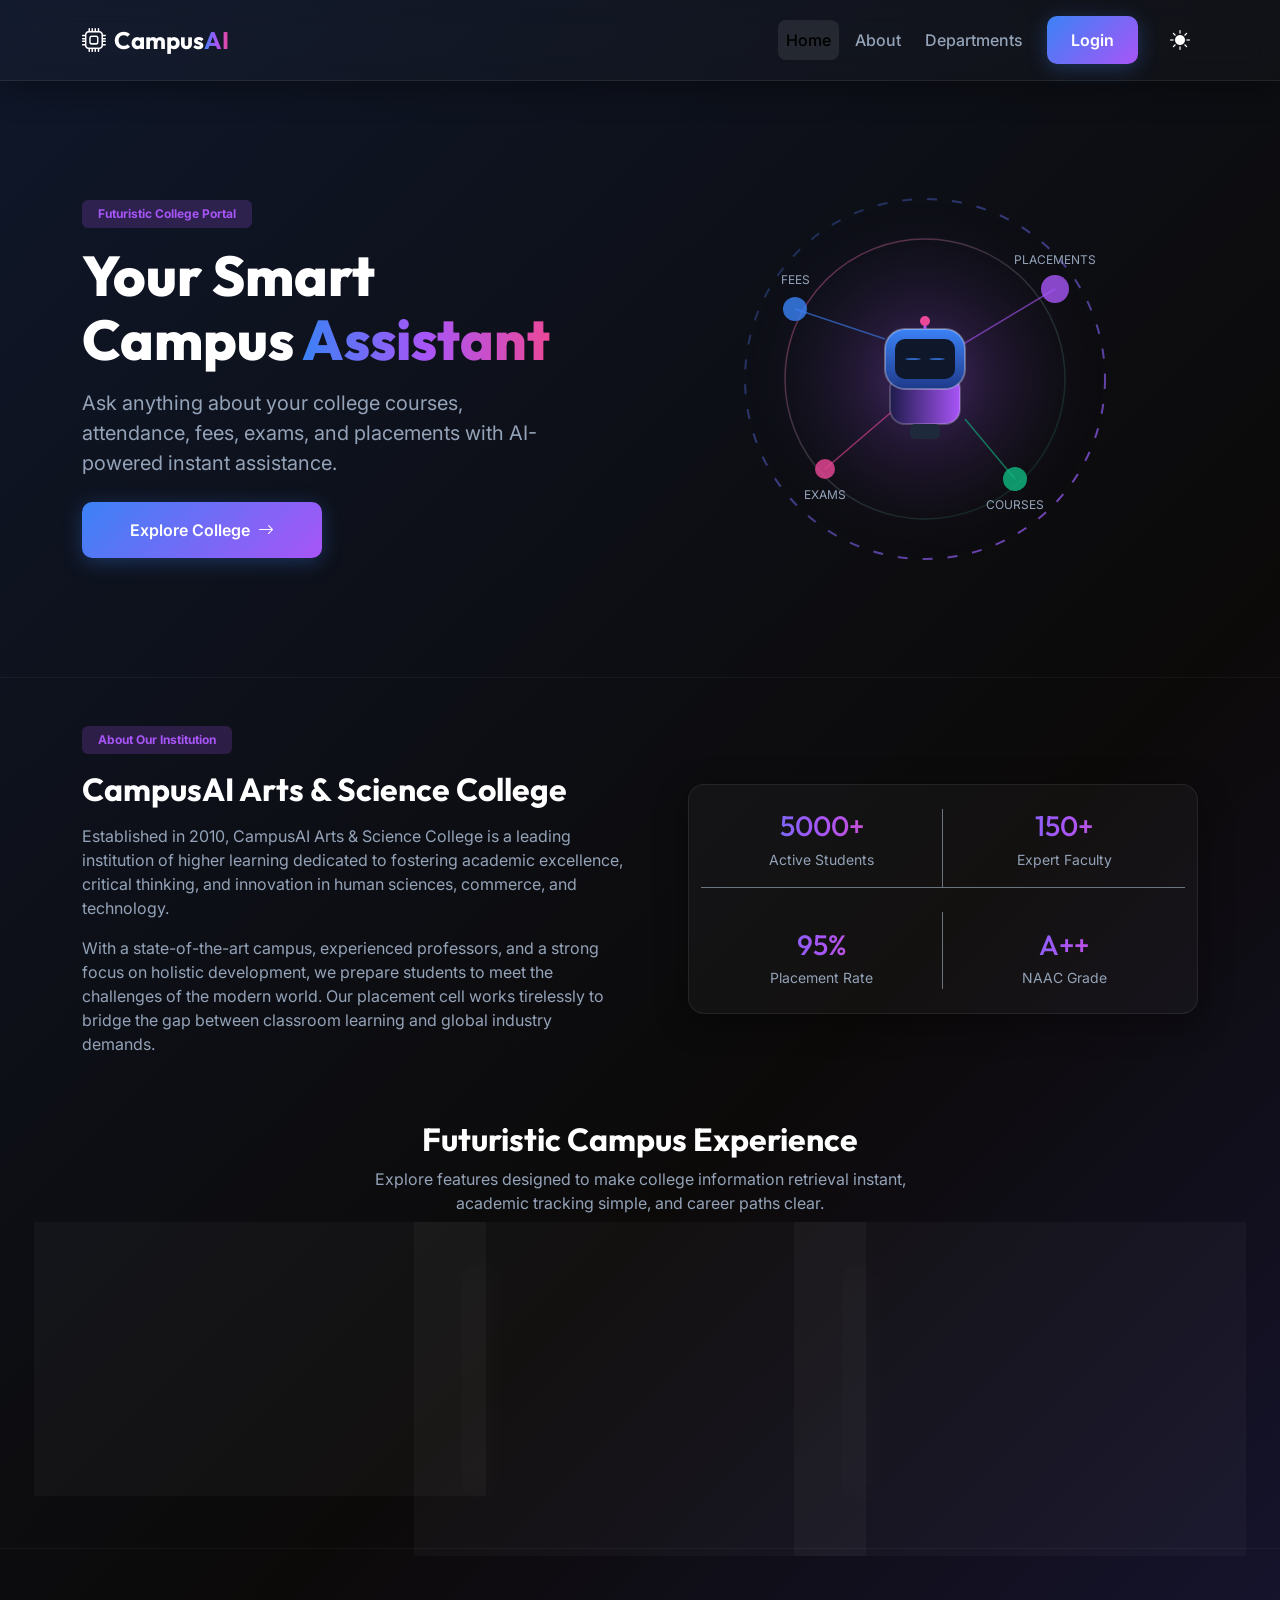
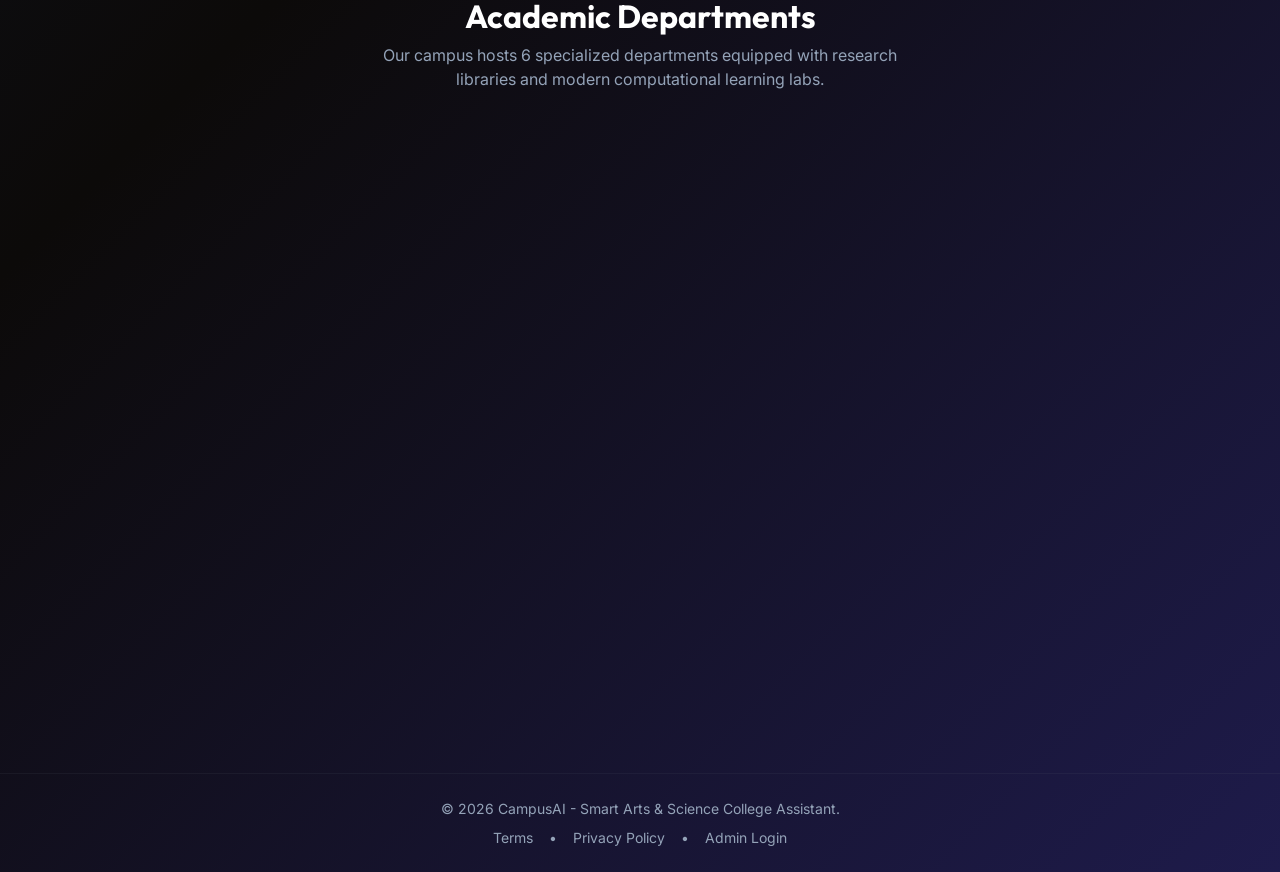
==== commit 62b29426: "Refactor student portal dashboard into a categorized sidebar layout with dynamic widgets, SVG progre" ====
--- a/backend/src/main/resources/static/index.html
+++ b/backend/src/main/resources/static/index.html
@@ -327,102 +327,486 @@
     <!-- VIEW 3: STUDENT DASHBOARD -->
     <!-- ========================================== -->
     <div id="student-dashboard" class="view-section animate-fade-in">
-        <div class="container py-4">
-            <div class="row">
-                <!-- Profile Left Column -->
-                <div class="col-lg-4 mb-4">
-                    <div class="glass-card text-center mb-4">
-                        <div class="position-relative d-inline-block mb-3">
-                            <div class="rounded-circle border border-purple border-opacity-40 p-1" style="width: 100px; height: 100px; margin: 0 auto; overflow: hidden; background: rgba(255,255,255,0.05);">
-                                <i class="bi bi-person-fill text-secondary" style="font-size: 5rem;"></i>
-                            </div>
-                        </div>
-                        <h5 id="stud-name" class="text-white font-outfit fw-bold mb-1">-</h5>
-                        <p id="stud-id" class="text-muted small mb-3">-</p>
+        <div class="container-fluid p-0">
+            <div class="row g-0">
+                <!-- Student Sidebar -->
+                <div class="col-md-3 col-lg-2 admin-sidebar" style="min-height: 100vh; overflow-y: auto; max-height: 100vh;">
+                    <div class="p-3 text-center border-bottom border-secondary border-opacity-20">
+                        <h5 class="text-white font-outfit fw-bold mb-0">
+                            <i class="bi bi-mortarboard-fill text-primary me-2"></i>CampusAI
+                        </h5>
+                        <small class="text-muted text-uppercase tracking-wider" style="font-size: 0.7rem;">Student Portal</small>
+                    </div>
+                    
+                    <div class="p-3">
+                        <ul class="nav flex-column gap-1">
+                            <!-- Dashboard Summary -->
+                            <li class="nav-item">
+                                <a href="#" class="nav-link student-sidebar-link active" data-student-target="stud-dash-home">
+                                    <i class="bi bi-grid-fill me-2"></i>Dashboard
+                                </a>
+                            </li>
+                            
+                            <li class="sidebar-section-title text-secondary mt-3 mb-1 px-3 small text-uppercase font-semibold" style="font-size: 0.72rem; letter-spacing: 0.5px;">Academic</li>
+                            <li class="nav-item">
+                                <a href="#" class="nav-link student-sidebar-link" data-student-target="stud-profile">
+                                    <i class="bi bi-person-fill me-2"></i>My Profile
+                                </a>
+                            </li>
+                            <li class="nav-item">
+                                <a href="#" class="nav-link student-sidebar-link" data-student-target="stud-attendance">
+                                    <i class="bi bi-calendar-check-fill me-2"></i>Attendance
+                                </a>
+                            </li>
+                            <li class="nav-item">
+                                <a href="#" class="nav-link student-sidebar-link" data-student-target="stud-academics">
+                                    <i class="bi bi-journal-text me-2"></i>Academics
+                                </a>
+                            </li>
+                            <li class="nav-item">
+                                <a href="#" class="nav-link student-sidebar-link" data-student-target="stud-exams">
+                                    <i class="bi bi-calendar-event me-2"></i>Examinations
+                                </a>
+                            </li>
+                            <li class="nav-item">
+                                <a href="#" class="nav-link student-sidebar-link" data-student-target="stud-timetable">
+                                    <i class="bi bi-table me-2"></i>Time Table
+                                </a>
+                            </li>
+                            <li class="nav-item">
+                                <a href="#" class="nav-link student-sidebar-link" data-student-target="stud-results">
+                                    <i class="bi bi-award-fill me-2"></i>Results
+                                </a>
+                            </li>
+                            <li class="nav-item">
+                                <a href="#" class="nav-link student-sidebar-link" data-student-target="stud-assignments">
+                                    <i class="bi bi-file-earmark-check-fill me-2"></i>Assignments
+                                </a>
+                            </li>
+
+                            <li class="sidebar-section-title text-secondary mt-3 mb-1 px-3 small text-uppercase font-semibold" style="font-size: 0.72rem; letter-spacing: 0.5px;">Campus</li>
+                            <li class="nav-item">
+                                <a href="#" class="nav-link student-sidebar-link" data-student-target="stud-notices">
+                                    <i class="bi bi-bell-fill me-2"></i>Notice Board
+                                </a>
+                            </li>
+                            <li class="nav-item">
+                                <a href="#" class="nav-link student-sidebar-link" data-student-target="stud-events">
+                                    <i class="bi bi-calendar3-event me-2"></i>Events
+                                </a>
+                            </li>
+                            <li class="nav-item">
+                                <a href="#" class="nav-link student-sidebar-link" data-student-target="stud-library">
+                                    <i class="bi bi-book-fill me-2"></i>Library
+                                </a>
+                            </li>
+                            <li class="nav-item">
+                                <a href="#" class="nav-link student-sidebar-link" data-student-target="stud-fees">
+                                    <i class="bi bi-credit-card-fill me-2"></i>Fee & Payments
+                                </a>
+                            </li>
+                            <li class="nav-item">
+                                <a href="#" class="nav-link student-sidebar-link" data-student-target="stud-transport">
+                                    <i class="bi bi-bus-front-fill me-2"></i>Transportation
+                                </a>
+                            </li>
+                            <li class="nav-item">
+                                <a href="#" class="nav-link student-sidebar-link" data-student-target="stud-hostel">
+                                    <i class="bi bi-building-fill me-2"></i>Hostel
+                                </a>
+                            </li>
+
+                            <li class="sidebar-section-title text-secondary mt-3 mb-1 px-3 small text-uppercase font-semibold" style="font-size: 0.72rem; letter-spacing: 0.5px;">Others</li>
+                            <li class="nav-item">
+                                <a href="#" class="nav-link student-sidebar-link" data-student-target="stud-placement">
+                                    <i class="bi bi-briefcase-fill me-2"></i>Placement
+                                </a>
+                            </li>
+                            <li class="nav-item">
+                                <a href="#" class="nav-link student-sidebar-link" data-student-target="stud-chatbot-view">
+                                    <i class="bi bi-robot me-2"></i>AI Chatbot
+                                </a>
+                            </li>
+                        </ul>
+
+                        <!-- Sidebar Footer Help Card -->
+                        <div class="glass-card mt-4 p-3 border border-secondary border-opacity-20 rounded-3 text-center" style="background: rgba(255,255,255,0.02);">
+                            <i class="bi bi-question-circle-fill text-primary fs-3 mb-2 d-block"></i>
+                            <h6 class="text-white small mb-1">Need Help?</h6>
+                            <p class="text-secondary small mb-3" style="font-size: 0.75rem;">Ask our AI assistant</p>
+                            <button class="btn btn-sm btn-glow-primary w-100 font-semibold" id="btn-stud-help-chatbot">Open Chatbot</button>
+                        </div>
+                    </div>
+                </div>
+
+                <!-- Student Main Content Column -->
+                <div class="col-md-9 col-lg-10 d-flex flex-column" style="min-height: 100vh; max-height: 100vh; overflow-y: auto;">
+                    <!-- Student Topbar -->
+                    <div class="d-flex justify-content-between align-items-center px-4 py-3 border-bottom border-secondary border-opacity-10 text-white" style="background: rgba(15, 23, 42, 0.4); backdrop-filter: blur(10px);">
+                        <div class="d-flex align-items-center gap-3">
+                            <h5 id="student-subview-title" class="font-outfit fw-bold mb-0">Dashboard</h5>
+                        </div>
+                        <div class="d-flex align-items-center gap-4">
+                            <!-- Search Bar -->
+                            <div class="position-relative d-none d-md-block" style="width: 250px;">
+                                <input type="text" class="form-control form-control-sm bg-dark text-white border-secondary border-opacity-30 rounded-pill px-3 py-1.5" placeholder="Search anything..." style="padding-left: 2.2rem !important;">
+                                <i class="bi bi-search text-muted position-absolute" style="left: 12px; top: 50%; transform: translateY(-50%); font-size: 0.85rem;"></i>
+                            </div>
+                            
+                            <!-- Theme Toggle -->
+                            <button class="btn btn-sm btn-outline-secondary border-0 text-white fs-5 p-0" id="stud-theme-toggle" title="Toggle Light/Dark Theme">
+                                <i class="bi bi-sun-fill text-warning"></i>
+                            </button>
+
+                            <!-- Notifications Bell -->
+                            <div class="position-relative" style="cursor: pointer;">
+                                <i class="bi bi-bell-fill fs-5 text-secondary"></i>
+                                <span class="position-absolute top-0 start-100 translate-middle badge rounded-circle bg-danger p-1" style="font-size: 0.5rem;">3</span>
+                            </div>
+
+                            <!-- User Profile Info -->
+                            <div class="d-flex align-items-center gap-2">
+                                <div class="rounded-circle border border-primary p-0.5" style="width: 38px; height: 38px; overflow: hidden; background: #3b82f6;">
+                                    <i class="bi bi-person-fill text-white fs-4 text-center d-block" style="margin-top: 1px;"></i>
+                                </div>
+                                <div class="lh-1 d-none d-sm-block text-start">
+                                    <h6 id="stud-topbar-name" class="mb-0 text-white fw-bold small">-</h6>
+                                    <small id="stud-topbar-dept" class="text-secondary" style="font-size: 0.72rem;">-</small>
+                                </div>
+                            </div>
+                        </div>
+                    </div>
+
+                    <!-- Student Subviews Wrapper -->
+                    <div class="p-4 flex-grow-1">
                         
-                        <div class="border-top border-secondary border-opacity-20 pt-3 text-start small">
-                            <div class="d-flex justify-content-between mb-2">
-                                <span class="text-secondary">Department:</span>
-                                <span id="stud-dept" class="text-white font-semibold text-end">-</span>
-                            </div>
-                            <div class="d-flex justify-content-between mb-2">
-                                <span class="text-secondary">Year:</span>
-                                <span id="stud-year" class="text-white font-semibold">-</span>
-                            </div>
-                            <div class="d-flex justify-content-between mb-2">
-                                <span class="text-secondary">Email:</span>
-                                <span id="stud-email" class="text-white font-semibold">-</span>
-                            </div>
-                            <div class="d-flex justify-content-between">
-                                <span class="text-secondary">Phone:</span>
-                                <span id="stud-phone" class="text-white font-semibold">-</span>
-                            </div>
-                        </div>
-                    </div>
-
-                    <!-- Attendance Card -->
-                    <div class="glass-card mb-4">
-                        <h5 class="text-white font-outfit fw-bold mb-3"><i class="bi bi-calendar-check text-primary me-2"></i>Attendance</h5>
-                        <div class="row align-items-center mb-4">
-                            <div class="col-5">
-                                <div class="radial-container">
-                                    <svg class="radial-svg" width="100" height="100">
-                                        <defs>
-                                            <linearGradient id="attendanceGradient" x1="0%" y1="0%" x2="100%" y2="100%">
-                                                <stop offset="0%" stop-color="#3b82f6"/>
-                                                <stop offset="100%" stop-color="#a855f7"/>
-                                            </linearGradient>
-                                        </defs>
-                                        <circle class="radial-bg" cx="50" cy="50" r="40" />
-                                        <circle id="attendance-circle" class="radial-progress" cx="50" cy="50" r="40" />
-                                    </svg>
-                                    <div id="attendance-percentage" class="radial-text text-white">-</div>
-                                </div>
-                            </div>
-                            <div class="col-7 small">
-                                <p class="text-secondary mb-1">Current Standing: <b>Good</b></p>
-                                <p class="text-muted mb-0 small">Maintain above 75% to prevent internal exam blockages.</p>
-                            </div>
-                        </div>
-                        <div id="attendance-subject-list">
-                            <!-- Injected dynamically -->
-                        </div>
-                    </div>
-                </div>
-
-                <!-- Academic Middle/Right Column -->
-                <div class="col-lg-8">
-                    <!-- Nav Tabs for Academics and Career Guides -->
-                    <ul class="nav nav-pills mb-4 gap-2 border-bottom border-secondary border-opacity-10 pb-3" id="dashboard-tab" role="tablist">
-                        <li class="nav-item" role="presentation">
-                            <button class="btn btn-outline-primary active" id="academics-tab" data-bs-toggle="pill" data-bs-target="#pills-academics" type="button" role="tab"><i class="bi bi-journal-text me-2"></i>Academics</button>
-                        </li>
-                        <li class="nav-item" role="presentation">
-                            <button class="btn btn-outline-primary" id="career-tab" data-bs-toggle="pill" data-bs-target="#pills-career" type="button" role="tab"><i class="bi bi-compass me-2"></i>AI Career Guide</button>
-                        </li>
-                        <li class="nav-item" role="presentation">
-                            <button class="btn btn-outline-primary" id="notices-tab" data-bs-toggle="pill" data-bs-target="#pills-notices" type="button" role="tab"><i class="bi bi-bell me-2"></i>Notice Board</button>
-                        </li>
-                    </ul>
-
-                    <div class="tab-content" id="dashboard-tabContent">
-                        <!-- Academics Pill -->
-                        <div class="tab-pane fade show active" id="pills-academics" role="tabpanel">
-                            <!-- Performance Predictor Widget (Futuristic Element) -->
-                            <div class="glass-card mb-4" style="background: linear-gradient(135deg, rgba(59, 130, 246, 0.05) 0%, rgba(168, 85, 247, 0.05) 100%);">
-                                <h5 class="text-white font-outfit fw-bold mb-3"><i class="bi bi-cpu-fill text-purple me-2"></i>AI Performance Predictor</h5>
-                                <div id="performance-predictor-content">
+                        <!-- SUBVIEW 1: DASHBOARD HOME SUMMARY -->
+                        <div id="stud-dash-home" class="student-subview active">
+                            <!-- Welcome Banner -->
+                            <div class="glass-card p-4 mb-4 welcome-banner-card position-relative overflow-hidden" style="background: linear-gradient(135deg, rgba(59, 130, 246, 0.15) 0%, rgba(168, 85, 247, 0.15) 100%);">
+                                <div class="row align-items-center">
+                                    <div class="col-lg-7 position-relative z-index-1">
+                                        <h3 class="font-outfit fw-bold text-white mb-2">Welcome back, <span id="stud-welcome-name" class="text-primary">-</span>! 👋</h3>
+                                        <p class="text-secondary mb-3">Here's what's happening in your campus today.</p>
+                                        <p class="fst-italic text-secondary small" style="max-width: 480px; line-height: 1.5;">
+                                            "Education is the passport to the future, for tomorrow belongs to those who prepare for it today."
+                                        </p>
+                                    </div>
+                                    <div class="col-lg-5 mt-3 mt-lg-0 text-lg-end position-relative z-index-1 d-flex flex-wrap justify-content-lg-end gap-3">
+                                        <!-- Calendar Day Card -->
+                                        <div class="glass-card text-center p-3 m-0" style="min-width: 130px; background: rgba(15, 23, 42, 0.6);">
+                                            <i class="bi bi-calendar3 text-primary fs-3 mb-1 d-block"></i>
+                                            <span id="stud-banner-day" class="text-white font-bold d-block">-</span>
+                                            <small id="stud-banner-date" class="text-secondary font-medium">-</small>
+                                        </div>
+                                        <!-- Ticking Clock Card -->
+                                        <div class="glass-card text-center p-3 m-0" style="min-width: 140px; background: rgba(15, 23, 42, 0.6);">
+                                            <i class="bi bi-clock-fill text-purple fs-3 mb-1 d-block"></i>
+                                            <span id="stud-banner-time" class="text-white font-bold d-block">-</span>
+                                            <small class="text-secondary font-medium">Current Time</small>
+                                        </div>
+                                    </div>
+                                </div>
+                            </div>
+
+                            <!-- Metrics Row -->
+                            <div class="row g-3 mb-4">
+                                <!-- Attendance KPI Radial Card -->
+                                <div class="col-md-6 col-xl-3">
+                                    <div class="glass-card h-100 p-3 d-flex flex-column justify-content-between">
+                                        <div class="d-flex justify-content-between mb-2">
+                                            <h6 class="text-secondary small font-semibold">Attendance</h6>
+                                            <i class="bi bi-calendar-check text-success fs-5"></i>
+                                        </div>
+                                        <div class="d-flex align-items-center gap-3">
+                                            <div style="position: relative; width: 68px; height: 68px;">
+                                                <svg width="68" height="68" viewBox="0 0 36 36">
+                                                    <path class="radial-bg" d="M18 2.0845 a 15.9155 15.9155 0 0 1 0 31.831 a 15.9155 15.9155 0 0 1 0 -31.831" fill="none" stroke="rgba(255,255,255,0.05)" stroke-width="3"/>
+                                                    <path id="stud-radial-attendance" class="radial-progress" d="M18 2.0845 a 15.9155 15.9155 0 0 1 0 31.831 a 15.9155 15.9155 0 0 1 0 -31.831" fill="none" stroke="#10b981" stroke-width="3" stroke-dasharray="82, 100"/>
+                                                </svg>
+                                                <div id="stud-text-attendance" class="position-absolute start-50 top-50 translate-middle text-white small font-bold" style="font-size: 0.85rem;">82%</div>
+                                            </div>
+                                            <div class="text-start">
+                                                <h6 class="text-white fw-bold mb-0">Good</h6>
+                                                <small class="text-muted" id="stud-attendance-days">74 / 90 Days</small>
+                                            </div>
+                                        </div>
+                                        <a href="#" class="small text-primary text-decoration-none mt-2 d-inline-block hover-underline font-semibold text-start" data-student-target="stud-attendance">View Details <i class="bi bi-arrow-right ms-1"></i></a>
+                                    </div>
+                                </div>
+
+                                <!-- CGPA KPI Radial Card -->
+                                <div class="col-md-6 col-xl-3">
+                                    <div class="glass-card h-100 p-3 d-flex flex-column justify-content-between">
+                                        <div class="d-flex justify-content-between mb-2">
+                                            <h6 class="text-secondary small font-semibold">CGPA</h6>
+                                            <i class="bi bi-mortarboard-fill text-purple fs-5"></i>
+                                        </div>
+                                        <div class="d-flex align-items-center gap-3">
+                                            <div style="position: relative; width: 68px; height: 68px;">
+                                                <svg width="68" height="68" viewBox="0 0 36 36">
+                                                    <path class="radial-bg" d="M18 2.0845 a 15.9155 15.9155 0 0 1 0 31.831 a 15.9155 15.9155 0 0 1 0 -31.831" fill="none" stroke="rgba(255,255,255,0.05)" stroke-width="3"/>
+                                                    <path id="stud-radial-cgpa" class="radial-progress" d="M18 2.0845 a 15.9155 15.9155 0 0 1 0 31.831 a 15.9155 15.9155 0 0 1 0 -31.831" fill="none" stroke="#a855f7" stroke-width="3" stroke-dasharray="79, 100"/>
+                                                </svg>
+                                                <div id="stud-text-cgpa" class="position-absolute start-50 top-50 translate-middle text-white small font-bold" style="font-size: 0.85rem;">7.89</div>
+                                            </div>
+                                            <div class="text-start">
+                                                <h6 class="text-white fw-bold mb-0">Sem IV</h6>
+                                                <small class="text-muted">Rank 12 / 120</small>
+                                            </div>
+                                        </div>
+                                        <a href="#" class="small text-primary text-decoration-none mt-2 d-inline-block hover-underline font-semibold text-start" data-student-target="stud-academics">View Details <i class="bi bi-arrow-right ms-1"></i></a>
+                                    </div>
+                                </div>
+
+                                <!-- Subjects Card -->
+                                <div class="col-md-6 col-xl-3">
+                                    <div class="glass-card h-100 p-3 d-flex flex-column justify-content-between">
+                                        <div class="d-flex justify-content-between mb-2">
+                                            <h6 class="text-secondary small font-semibold">Subjects</h6>
+                                            <div class="fs-4 text-info"><i class="bi bi-journal-bookmark-fill"></i></div>
+                                        </div>
+                                        <div class="text-start">
+                                            <h3 class="text-white fw-bold mb-0" id="stud-subjects-count">6</h3>
+                                            <small class="text-muted">This Semester</small>
+                                        </div>
+                                        <a href="#" class="small text-primary text-decoration-none mt-2 d-inline-block hover-underline font-semibold text-start" data-student-target="stud-academics">View Subjects <i class="bi bi-arrow-right ms-1"></i></a>
+                                    </div>
+                                </div>
+
+                                <!-- Assignments Card -->
+                                <div class="col-md-6 col-xl-3">
+                                    <div class="glass-card h-100 p-3 d-flex flex-column justify-content-between">
+                                        <div class="d-flex justify-content-between mb-2">
+                                            <h6 class="text-secondary small font-semibold">Assignments</h6>
+                                            <div class="fs-4 text-warning"><i class="bi bi-file-earmark-check-fill"></i></div>
+                                        </div>
+                                        <div class="text-start">
+                                            <h3 class="text-white fw-bold mb-0" id="stud-assignments-count">2</h3>
+                                            <small class="text-muted">Pending</small>
+                                        </div>
+                                        <a href="#" class="small text-primary text-decoration-none mt-2 d-inline-block hover-underline font-semibold text-start" data-student-target="stud-assignments">View Assignments <i class="bi bi-arrow-right ms-1"></i></a>
+                                    </div>
+                                </div>
+                            </div>
+
+                            <!-- Row for Events, Notices and Quick Access -->
+                            <div class="row mb-4 text-start">
+                                <!-- Upcoming Events Section -->
+                                <div class="col-lg-4 mb-4 mb-lg-0">
+                                    <div class="glass-card h-100">
+                                        <div class="d-flex justify-content-between align-items-center mb-3">
+                                            <h5 class="text-white font-outfit fw-bold m-0">Upcoming Events</h5>
+                                            <a href="#" class="small text-primary text-decoration-none font-semibold" data-student-target="stud-events">View All</a>
+                                        </div>
+                                        <div id="stud-dash-events" class="d-flex flex-column gap-3">
+                                            <!-- Injected dynamically -->
+                                        </div>
+                                    </div>
+                                </div>
+
+                                <!-- Notice Board Section -->
+                                <div class="col-lg-4 mb-4 mb-lg-0">
+                                    <div class="glass-card h-100">
+                                        <div class="d-flex justify-content-between align-items-center mb-3">
+                                            <h5 class="text-white font-outfit fw-bold m-0">Notice Board</h5>
+                                            <a href="#" class="small text-primary text-decoration-none font-semibold" data-student-target="stud-notices">View All</a>
+                                        </div>
+                                        <div id="stud-dash-notices" class="d-flex flex-column gap-3">
+                                            <!-- Injected dynamically -->
+                                        </div>
+                                    </div>
+                                </div>
+
+                                <!-- Quick Access Tile Grid & Chatbot Tile -->
+                                <div class="col-lg-4 d-flex flex-column gap-3">
+                                    <div class="glass-card">
+                                        <h5 class="text-white font-outfit fw-bold mb-3">Quick Access</h5>
+                                        <div class="row g-2 text-center">
+                                            <div class="col-4">
+                                                <div class="quick-access-tile p-2 rounded hover-bg-light cursor-pointer" data-student-target="stud-timetable">
+                                                    <i class="bi bi-calendar3 fs-4 text-purple"></i>
+                                                    <span class="small d-block text-secondary mt-1" style="font-size:0.75rem;">Time Table</span>
+                                                </div>
+                                            </div>
+                                            <div class="col-4">
+                                                <div class="quick-access-tile p-2 rounded hover-bg-light cursor-pointer" data-student-target="stud-results">
+                                                    <i class="bi bi-bar-chart-fill fs-4 text-success"></i>
+                                                    <span class="small d-block text-secondary mt-1" style="font-size:0.75rem;">Results</span>
+                                                </div>
+                                            </div>
+                                            <div class="col-4">
+                                                <div class="quick-access-tile p-2 rounded hover-bg-light cursor-pointer" data-student-target="stud-fees">
+                                                    <i class="bi bi-credit-card fs-4 text-primary"></i>
+                                                    <span class="small d-block text-secondary mt-1" style="font-size:0.75rem;">Fee Payment</span>
+                                                </div>
+                                            </div>
+                                            <div class="col-4">
+                                                <div class="quick-access-tile p-2 rounded hover-bg-light cursor-pointer" data-student-target="stud-library">
+                                                    <i class="bi bi-book fs-4 text-info"></i>
+                                                    <span class="small d-block text-secondary mt-1" style="font-size:0.75rem;">Library</span>
+                                                </div>
+                                            </div>
+                                            <div class="col-4">
+                                                <div class="quick-access-tile p-2 rounded hover-bg-light cursor-pointer" data-student-target="stud-transport">
+                                                    <i class="bi bi-bus-front fs-4 text-warning"></i>
+                                                    <span class="small d-block text-secondary mt-1" style="font-size:0.75rem;">Transport</span>
+                                                </div>
+                                            </div>
+                                            <div class="col-4">
+                                                <div class="quick-access-tile p-2 rounded hover-bg-light cursor-pointer" data-student-target="stud-placement">
+                                                    <i class="bi bi-briefcase fs-4 text-white"></i>
+                                                    <span class="small d-block text-secondary mt-1" style="font-size:0.75rem;">Placement</span>
+                                                </div>
+                                            </div>
+                                        </div>
+                                    </div>
+                                    
+                                    <!-- AI Chatbot promo card -->
+                                    <div class="glass-card flex-grow-1 p-3 position-relative overflow-hidden d-flex flex-column justify-content-between" style="background: linear-gradient(135deg, rgba(168, 85, 247, 0.2) 0%, rgba(59, 130, 246, 0.2) 100%); min-height: 140px;">
+                                        <div>
+                                            <h6 class="text-white font-bold mb-1">AI College Chatbot</h6>
+                                            <p class="text-secondary small mb-2" style="font-size:0.8rem;">Ask anything about your college!</p>
+                                        </div>
+                                        <div class="d-flex align-items-center justify-content-between gap-2">
+                                            <button class="btn btn-sm btn-glow-primary" id="btn-stud-promo-chatbot">Chat Now</button>
+                                            <i class="bi bi-robot fs-1 text-purple opacity-75"></i>
+                                        </div>
+                                    </div>
+                                </div>
+                            </div>
+
+                            <!-- Subject Overview Table -->
+                            <div class="glass-card text-start">
+                                <div class="d-flex justify-content-between align-items-center mb-3">
+                                    <h5 class="text-white font-outfit fw-bold m-0">Subject Overview</h5>
+                                    <a href="#" class="small text-primary text-decoration-none font-semibold" data-student-target="stud-academics">View All</a>
+                                </div>
+                                <div class="table-responsive">
+                                    <table class="table table-custom align-middle">
+                                        <thead>
+                                            <tr>
+                                                <th>Subject Code</th>
+                                                <th>Subject Name</th>
+                                                <th>Faculty</th>
+                                                <th>Attendance</th>
+                                                <th>Status</th>
+                                            </tr>
+                                        </thead>
+                                        <tbody id="stud-subjects-body">
+                                            <!-- Injected dynamically -->
+                                        </tbody>
+                                    </table>
+                                </div>
+                            </div>
+                        </div>
+
+                        <!-- SUBVIEW 2: PROFILE -->
+                        <div id="stud-profile" class="student-subview d-none">
+                            <div class="row">
+                                <div class="col-md-4 mb-4">
+                                    <div class="glass-card text-center">
+                                        <div class="position-relative d-inline-block mb-3 p-1 rounded-circle border border-primary" style="width: 110px; height: 110px; margin: 0 auto; overflow: hidden; background: rgba(255,255,255,0.05);">
+                                            <i class="bi bi-person-fill text-secondary" style="font-size: 5.5rem;"></i>
+                                        </div>
+                                        <h4 id="profile-stud-name" class="text-white font-outfit fw-bold mb-1">-</h4>
+                                        <p id="profile-stud-id" class="text-muted small mb-0">-</p>
+                                    </div>
+                                </div>
+                                <div class="col-md-8 text-start">
+                                    <div class="glass-card">
+                                        <h5 class="text-white font-outfit fw-bold mb-3">Personal Details</h5>
+                                        <div class="row g-3 small">
+                                            <div class="col-sm-6">
+                                                <span class="text-secondary d-block">Department</span>
+                                                <span id="profile-stud-dept" class="text-white font-semibold fs-6">-</span>
+                                            </div>
+                                            <div class="col-sm-6">
+                                                <span class="text-secondary d-block">Academic Year</span>
+                                                <span id="profile-stud-year" class="text-white font-semibold fs-6">-</span>
+                                            </div>
+                                            <div class="col-sm-6">
+                                                <span class="text-secondary d-block">Email Address</span>
+                                                <span id="profile-stud-email" class="text-white font-semibold fs-6">-</span>
+                                            </div>
+                                            <div class="col-sm-6">
+                                                <span class="text-secondary d-block">Contact Number</span>
+                                                <span id="profile-stud-phone" class="text-white font-semibold fs-6">-</span>
+                                            </div>
+                                            <div class="col-sm-6">
+                                                <span class="text-secondary d-block">Admission Date</span>
+                                                <span class="text-white font-semibold fs-6">July 15, 2024</span>
+                                            </div>
+                                            <div class="col-sm-6">
+                                                <span class="text-secondary d-block">Blood Group</span>
+                                                <span class="text-white font-semibold fs-6">O +ve</span>
+                                            </div>
+                                        </div>
+                                    </div>
+                                </div>
+                            </div>
+                        </div>
+
+                        <!-- SUBVIEW 3: ATTENDANCE BREAKDOWN -->
+                        <div id="stud-attendance" class="student-subview d-none">
+                            <div class="glass-card mb-4 text-start">
+                                <h5 class="text-white font-outfit fw-bold mb-3">Attendance Analysis</h5>
+                                <div class="row align-items-center mb-4">
+                                    <div class="col-md-3 text-center mb-3 mb-md-0">
+                                        <div style="position: relative; width: 120px; height: 120px; margin: 0 auto;">
+                                            <svg width="120" height="120" viewBox="0 0 36 36">
+                                                <path class="radial-bg" d="M18 2.0845 a 15.9155 15.9155 0 0 1 0 31.831 a 15.9155 15.9155 0 0 1 0 -31.831" fill="none" stroke="rgba(255,255,255,0.05)" stroke-width="3.2"/>
+                                                <path id="profile-radial-attendance" class="radial-progress" d="M18 2.0845 a 15.9155 15.9155 0 0 1 0 31.831 a 15.9155 15.9155 0 0 1 0 -31.831" fill="none" stroke="#10b981" stroke-width="3.2" stroke-dasharray="82, 100"/>
+                                            </svg>
+                                            <div id="profile-text-attendance" class="position-absolute start-50 top-50 translate-middle text-white fs-4 font-bold">82%</div>
+                                        </div>
+                                    </div>
+                                    <div class="col-md-9">
+                                        <h6 class="text-white font-bold mb-1">Status: Good Standing</h6>
+                                        <p class="text-secondary small mb-3">You have attended 74 out of 90 total class sessions. Keep it up to meet criteria.</p>
+                                        <div class="d-flex gap-4">
+                                            <div><span class="d-block text-secondary small">Present Days</span><span class="fs-5 text-success font-semibold">74</span></div>
+                                            <div><span class="d-block text-secondary small">Absent Days</span><span class="fs-5 text-warning font-semibold">12</span></div>
+                                            <div><span class="d-block text-secondary small">Medical Leave</span><span class="fs-5 text-primary font-semibold">4</span></div>
+                                        </div>
+                                    </div>
+                                </div>
+                                <div class="table-responsive border-top border-secondary border-opacity-15 pt-3">
+                                    <table class="table table-custom align-middle">
+                                        <thead>
+                                            <tr>
+                                                <th>Subject</th>
+                                                <th>Total Classes</th>
+                                                <th>Attended</th>
+                                                <th>Percentage</th>
+                                                <th>Requirement</th>
+                                            </tr>
+                                        </thead>
+                                        <tbody id="stud-attendance-detail-body">
+                                            <!-- Injected dynamically -->
+                                        </tbody>
+                                    </table>
+                                </div>
+                            </div>
+                        </div>
+
+                        <!-- SUBVIEW 4: ACADEMICS & PREDICTOR -->
+                        <div id="stud-academics" class="student-subview d-none">
+                            <!-- Performance Predictor -->
+                            <div class="glass-card mb-4 text-start" style="background: linear-gradient(135deg, rgba(59, 130, 246, 0.05) 0%, rgba(168, 85, 247, 0.05) 100%);">
+                                <h5 class="text-white font-outfit fw-bold mb-2"><i class="bi bi-cpu-fill text-purple me-2"></i>AI Performance Predictor</h5>
+                                <div id="stud-predictor-content">
                                     <!-- Injected dynamically -->
                                 </div>
                             </div>
 
-                            <!-- CGPA and marks Card -->
-                            <div class="glass-card mb-4">
+                            <!-- Academic Record Summary -->
+                            <div class="glass-card mb-4 text-start">
                                 <div class="d-flex justify-content-between align-items-center mb-3">
-                                    <h5 class="text-white font-outfit fw-bold m-0"><i class="bi bi-mortarboard text-purple me-2"></i>Academic Summary</h5>
+                                    <h5 class="text-white font-outfit fw-bold m-0">Marks Record</h5>
                                     <div>
                                         <span class="text-secondary small">Cumulative CGPA: </span>
-                                        <span id="student-cgpa" class="badge bg-purple-glow font-bold fs-6">-</span>
+                                        <span id="stud-record-cgpa" class="badge bg-purple-glow font-bold fs-6">-</span>
                                     </div>
                                 </div>
                                 <div class="table-responsive">
@@ -436,44 +820,22 @@
                                                 <th class="text-center">Grade (Est.)</th>
                                             </tr>
                                         </thead>
-                                        <tbody id="student-marks-body">
+                                        <tbody id="stud-marks-detail-body">
                                             <!-- Injected dynamically -->
                                         </tbody>
                                     </table>
                                 </div>
                             </div>
 
-                            <!-- Placements & Events Split -->
-                            <div class="row">
-                                <div class="col-md-6 mb-4">
-                                    <div class="glass-card h-100">
-                                        <h5 class="text-white font-outfit fw-bold mb-3"><i class="bi bi-briefcase text-primary me-2"></i>Placements</h5>
-                                        <div id="student-placements-list">
-                                            <!-- Injected dynamically -->
-                                        </div>
-                                    </div>
-                                </div>
-                                <div class="col-md-6 mb-4">
-                                    <div class="glass-card h-100">
-                                        <h5 class="text-white font-outfit fw-bold mb-3"><i class="bi bi-calendar-event text-purple me-2"></i>Events Calendar</h5>
-                                        <div id="dashboard-events-list">
-                                            <!-- Injected dynamically -->
-                                        </div>
-                                    </div>
-                                </div>
-                            </div>
-                        </div>
-
-                        <!-- AI Career Pill -->
-                        <div class="tab-pane fade" id="pills-career" role="tabpanel">
-                            <div class="glass-card">
+                            <!-- Career Assistant Widget -->
+                            <div class="glass-card text-start">
                                 <div class="d-flex flex-wrap justify-content-between align-items-center mb-4 gap-3">
                                     <div>
                                         <h5 class="text-white font-outfit fw-bold mb-1"><i class="bi bi-robot text-purple me-2"></i>AI Career Assistant</h5>
                                         <p class="text-secondary small mb-0">Select your specialization interests to map skills roadmaps and relevant resources.</p>
                                     </div>
                                     <div class="form-floating-custom m-0" style="min-width: 200px;">
-                                        <select id="career-select" class="form-select bg-dark text-white border-secondary border-opacity-30">
+                                        <select id="stud-career-select" class="form-select bg-dark text-white border-secondary border-opacity-30">
                                             <option value="webdev">Full-Stack Web Dev</option>
                                             <option value="aiml">AI / Machine Learning</option>
                                             <option value="cloud">Cloud Solutions</option>
@@ -483,35 +845,406 @@
                                 </div>
 
                                 <div class="border-top border-secondary border-opacity-20 pt-3">
-                                    <h4 id="career-title" class="text-white font-outfit fw-bold mb-3">-</h4>
-                                    
+                                    <h4 id="stud-career-title" class="text-white font-outfit fw-bold mb-3">-</h4>
                                     <div class="mb-4">
                                         <h6 class="text-secondary small font-semibold mb-2">Core Skills Matrix Required:</h6>
-                                        <div id="career-skills" class="d-flex flex-wrap gap-1">
-                                            <!-- Injected dynamically -->
-                                        </div>
-                                    </div>
-
+                                        <div id="stud-career-skills" class="d-flex flex-wrap gap-1"></div>
+                                    </div>
                                     <div class="mb-4">
                                         <h6 class="text-secondary small font-semibold mb-2">Recommended Online Courses:</h6>
-                                        <ul id="career-courses" class="list-unstyled mb-0">
+                                        <ul id="stud-career-courses" class="list-unstyled mb-0"></ul>
+                                    </div>
+                                    <div id="stud-career-roadmap"></div>
+                                </div>
+                            </div>
+                        </div>
+
+                        <!-- SUBVIEW 5: EXAMINATIONS -->
+                        <div id="stud-exams" class="student-subview d-none">
+                            <div class="glass-card text-start">
+                                <h5 class="text-white font-outfit fw-bold mb-3">Examination Schedule</h5>
+                                <div class="table-responsive">
+                                    <table class="table table-custom align-middle">
+                                        <thead>
+                                            <tr>
+                                                <th>Date</th>
+                                                <th>Subject Code</th>
+                                                <th>Subject Name</th>
+                                                <th>Session</th>
+                                                <th>Venue</th>
+                                            </tr>
+                                        </thead>
+                                        <tbody>
+                                            <tr>
+                                                <td>2026-11-18</td>
+                                                <td><code>23IT401</code></td>
+                                                <td>Data Structures & Algorithms</td>
+                                                <td>FN (09:30 AM - 12:30 PM)</td>
+                                                <td>Hall 12B (Science Block)</td>
+                                            </tr>
+                                            <tr>
+                                                <td>2026-11-20</td>
+                                                <td><code>23IT402</code></td>
+                                                <td>Database Management Systems</td>
+                                                <td>FN (09:30 AM - 12:30 PM)</td>
+                                                <td>Hall 12B (Science Block)</td>
+                                            </tr>
+                                            <tr>
+                                                <td>2026-11-22</td>
+                                                <td><code>23IT403</code></td>
+                                                <td>Operating Systems</td>
+                                                <td>FN (09:30 AM - 12:30 PM)</td>
+                                                <td>Hall 12D (Science Block)</td>
+                                            </tr>
+                                        </tbody>
+                                    </table>
+                                </div>
+                            </div>
+                        </div>
+
+                        <!-- SUBVIEW 6: WEEKLY TIMETABLE -->
+                        <div id="stud-timetable" class="student-subview d-none">
+                            <div class="glass-card text-start">
+                                <h5 class="text-white font-outfit fw-bold mb-3">Weekly Time Table</h5>
+                                <div class="table-responsive">
+                                    <table class="table table-custom align-middle text-center table-bordered border-secondary border-opacity-10">
+                                        <thead>
+                                            <tr>
+                                                <th>Day</th>
+                                                <th>Period 1<br>(08:30-09:30)</th>
+                                                <th>Period 2<br>(09:30-10:30)</th>
+                                                <th>Period 3<br>(10:45-11:45)</th>
+                                                <th>Period 4<br>(11:45-12:45)</th>
+                                                <th>Lunch<br>(12:45-01:45)</th>
+                                                <th>Period 5<br>(01:45-02:45)</th>
+                                                <th>Period 6<br>(02:45-03:45)</th>
+                                            </tr>
+                                        </thead>
+                                        <tbody>
+                                            <tr>
+                                                <td class="font-semibold text-white">Monday</td>
+                                                <td>DSA</td>
+                                                <td>DBMS</td>
+                                                <td>OS</td>
+                                                <td>Maths</td>
+                                                <td rowspan="5" class="bg-dark bg-opacity-25 align-middle text-muted small">LUNCH</td>
+                                                <td>DSA Lab</td>
+                                                <td>DSA Lab</td>
+                                            </tr>
+                                            <tr>
+                                                <td class="font-semibold text-white">Tuesday</td>
+                                                <td>DBMS</td>
+                                                <td>OS</td>
+                                                <td>Maths</td>
+                                                <td>English</td>
+                                                <td>DBMS Lab</td>
+                                                <td>DBMS Lab</td>
+                                            </tr>
+                                            <tr>
+                                                <td class="font-semibold text-white">Wednesday</td>
+                                                <td>OS</td>
+                                                <td>Maths</td>
+                                                <td>English</td>
+                                                <td>DSA</td>
+                                                <td>Seminar</td>
+                                                <td>Placement Prep</td>
+                                            </tr>
+                                            <tr>
+                                                <td class="font-semibold text-white">Thursday</td>
+                                                <td>Maths</td>
+                                                <td>English</td>
+                                                <td>DSA</td>
+                                                <td>DBMS</td>
+                                                <td>Library</td>
+                                                <td>OS</td>
+                                            </tr>
+                                            <tr>
+                                                <td class="font-semibold text-white">Friday</td>
+                                                <td>English</td>
+                                                <td>DSA</td>
+                                                <td>DBMS</td>
+                                                <td>OS</td>
+                                                <td>Sports</td>
+                                                <td>Career Guide</td>
+                                            </tr>
+                                        </tbody>
+                                    </table>
+                                </div>
+                            </div>
+                        </div>
+
+                        <!-- SUBVIEW 7: RESULTS GRADE SHEET -->
+                        <div id="stud-results" class="student-subview d-none">
+                            <div class="glass-card text-start">
+                                <h5 class="text-white font-outfit fw-bold mb-3">Academic Term Results</h5>
+                                <div class="table-responsive">
+                                    <table class="table table-custom align-middle">
+                                        <thead>
+                                            <tr>
+                                                <th>Subject Code</th>
+                                                <th>Subject Name</th>
+                                                <th class="text-center">Credits</th>
+                                                <th class="text-center">Internal Marks</th>
+                                                <th class="text-center">Grade Received</th>
+                                                <th class="text-center">Status</th>
+                                            </tr>
+                                        </thead>
+                                        <tbody>
+                                            <tr>
+                                                <td><code>23IT301</code></td>
+                                                <td>Design & Analysis of Algorithms</td>
+                                                <td class="text-center">4</td>
+                                                <td class="text-center">45 / 50</td>
+                                                <td class="text-center"><b>A +</b></td>
+                                                <td class="text-center"><span class="badge bg-success bg-opacity-25 text-success">Pass</span></td>
+                                            </tr>
+                                            <tr>
+                                                <td><code>23IT302</code></td>
+                                                <td>Software Engineering</td>
+                                                <td class="text-center">3</td>
+                                                <td class="text-center">41 / 50</td>
+                                                <td class="text-center"><b>A</b></td>
+                                                <td class="text-center"><span class="badge bg-success bg-opacity-25 text-success">Pass</span></td>
+                                            </tr>
+                                            <tr>
+                                                <td><code>23IT303</code></td>
+                                                <td>Computer Networks</td>
+                                                <td class="text-center">4</td>
+                                                <td class="text-center">48 / 50</td>
+                                                <td class="text-center"><b>O</b></td>
+                                                <td class="text-center"><span class="badge bg-success bg-opacity-25 text-success">Pass</span></td>
+                                            </tr>
+                                        </tbody>
+                                    </table>
+                                </div>
+                            </div>
+                        </div>
+
+                        <!-- SUBVIEW 8: ASSIGNMENTS -->
+                        <div id="stud-assignments" class="student-subview d-none">
+                            <div class="glass-card mb-4 text-start">
+                                <h5 class="text-white font-outfit fw-bold mb-3">Pending Tasks</h5>
+                                <div class="table-responsive">
+                                    <table class="table table-custom align-middle">
+                                        <thead>
+                                            <tr>
+                                                <th>Assignment Title</th>
+                                                <th>Subject</th>
+                                                <th>Deadline Date</th>
+                                                <th>Status</th>
+                                                <th>Action</th>
+                                            </tr>
+                                        </thead>
+                                        <tbody>
+                                            <tr>
+                                                <td><b>Practical Workbook (Ex 1 to 5)</b></td>
+                                                <td>Data Structures & Algorithms</td>
+                                                <td>Aug 15, 2026</td>
+                                                <td><span class="badge bg-warning bg-opacity-25 text-warning">Pending</span></td>
+                                                <td>
+                                                    <button class="btn btn-sm btn-primary py-1" onclick="showUploadForm('DSA Workbook')">Submit File</button>
+                                                </td>
+                                            </tr>
+                                            <tr>
+                                                <td><b>DBMS Model Design Report</b></td>
+                                                <td>Database Management Systems</td>
+                                                <td>Aug 22, 2026</td>
+                                                <td><span class="badge bg-warning bg-opacity-25 text-warning">Pending</span></td>
+                                                <td>
+                                                    <button class="btn btn-sm btn-primary py-1" onclick="showUploadForm('DBMS Report')">Submit File</button>
+                                                </td>
+                                            </tr>
+                                        </tbody>
+                                    </table>
+                                </div>
+                            </div>
+                            
+                            <!-- Submission collapse card -->
+                            <div class="collapse" id="collapseAssignmentUpload">
+                                <div class="glass-card text-start">
+                                    <h6 class="text-white font-bold mb-2">Upload Submission: <span id="upload-assign-title" class="text-primary">-</span></h6>
+                                    <form id="assignment-upload-form">
+                                        <div class="mb-3">
+                                            <label class="form-label text-secondary small">Choose PDF/ZIP file</label>
+                                            <input type="file" class="form-control bg-dark text-white border-secondary border-opacity-30" required>
+                                        </div>
+                                        <button type="submit" class="btn btn-sm btn-glow-primary">Upload & Complete</button>
+                                    </form>
+                                </div>
+                            </div>
+                        </div>
+
+                        <!-- SUBVIEW 9: BULLETIN NOTICES -->
+                        <div id="stud-notices" class="student-subview d-none">
+                            <div class="glass-card text-start">
+                                <h5 class="text-white font-outfit fw-bold mb-3">Official Announcements</h5>
+                                <div id="stud-notices-container" class="d-flex flex-column gap-3">
+                                    <!-- Injected dynamically -->
+                                </div>
+                            </div>
+                        </div>
+
+                        <!-- SUBVIEW 10: EVENTS CALENDAR -->
+                        <div id="stud-events" class="student-subview d-none">
+                            <div class="glass-card text-start">
+                                <h5 class="text-white font-outfit fw-bold mb-3">College Calendar & Events</h5>
+                                <div id="stud-events-container" class="d-flex flex-column gap-3">
+                                    <!-- Injected dynamically -->
+                                </div>
+                            </div>
+                        </div>
+
+                        <!-- SUBVIEW 11: LIBRARY CATALOG -->
+                        <div id="stud-library" class="student-subview d-none">
+                            <div class="glass-card text-start">
+                                <h5 class="text-white font-outfit fw-bold mb-3">Library Search & Borrowed Books</h5>
+                                <div class="table-responsive">
+                                    <table class="table table-custom align-middle">
+                                        <thead>
+                                            <tr>
+                                                <th>Book ID</th>
+                                                <th>Book Title</th>
+                                                <th>Author</th>
+                                                <th>Department</th>
+                                                <th>Status</th>
+                                            </tr>
+                                        </thead>
+                                        <tbody id="stud-library-table-body">
                                             <!-- Injected dynamically -->
-                                        </ul>
-                                    </div>
-
-                                    <div id="career-roadmap">
-                                        <!-- Injected dynamically -->
-                                    </div>
-                                </div>
-                            </div>
-                        </div>
-
-                        <!-- Notice Board Pill -->
-                        <div class="tab-pane fade" id="pills-notices" role="tabpanel">
-                            <div id="dashboard-notice-list">
-                                <!-- Injected dynamically -->
-                            </div>
-                        </div>
+                                        </tbody>
+                                    </table>
+                                </div>
+                            </div>
+                        </div>
+
+                        <!-- SUBVIEW 12: FEES AND INVOICES -->
+                        <div id="stud-fees" class="student-subview d-none">
+                            <div class="glass-card text-start">
+                                <h5 class="text-white font-outfit fw-bold mb-3">Annual Fees Structure</h5>
+                                <div class="row g-4 small mb-4">
+                                    <div class="col-sm-3">
+                                        <div class="p-3 bg-dark bg-opacity-20 border border-secondary border-opacity-10 rounded text-center">
+                                            <span class="text-secondary d-block mb-1">Tuition Fee</span>
+                                            <span class="text-white font-bold fs-5" id="stud-fee-tuition">-</span>
+                                        </div>
+                                    </div>
+                                    <div class="col-sm-3">
+                                        <div class="p-3 bg-dark bg-opacity-20 border border-secondary border-opacity-10 rounded text-center">
+                                            <span class="text-secondary d-block mb-1">Laboratory Fee</span>
+                                            <span class="text-white font-bold fs-5" id="stud-fee-lab">-</span>
+                                        </div>
+                                    </div>
+                                    <div class="col-sm-3">
+                                        <div class="p-3 bg-dark bg-opacity-20 border border-secondary border-opacity-10 rounded text-center">
+                                            <span class="text-secondary d-block mb-1">Examinations Fee</span>
+                                            <span class="text-white font-bold fs-5" id="stud-fee-exam">-</span>
+                                        </div>
+                                    </div>
+                                    <div class="col-sm-3">
+                                        <div class="p-3 bg-primary bg-opacity-15 border border-primary border-opacity-30 rounded text-center">
+                                            <span class="text-primary d-block mb-1">Total Fee</span>
+                                            <span class="text-white font-bold fs-5" id="stud-fee-total">-</span>
+                                        </div>
+                                    </div>
+                                </div>
+                                <div class="d-flex justify-content-between align-items-center border-top border-secondary border-opacity-20 pt-3">
+                                    <div>
+                                        <span class="text-success font-semibold small"><i class="bi bi-check-circle-fill me-1"></i> Paid in Full</span>
+                                    </div>
+                                    <button class="btn btn-outline-primary btn-sm" onclick="alert('Downloading invoice PDF...')">Download Receipt</button>
+                                </div>
+                            </div>
+                        </div>
+
+                        <!-- SUBVIEW 13: TRANSPORTATION -->
+                        <div id="stud-transport" class="student-subview d-none">
+                            <div class="glass-card text-start">
+                                <h5 class="text-white font-outfit fw-bold mb-3">Bus Transport Details</h5>
+                                <div class="row g-3 small">
+                                    <div class="col-sm-6">
+                                        <span class="text-secondary d-block">Route Number</span>
+                                        <span class="text-white font-semibold fs-6">Route 14A</span>
+                                    </div>
+                                    <div class="col-sm-6">
+                                        <span class="text-secondary d-block">Boarding Stop</span>
+                                        <span class="text-white font-semibold fs-6">Tambaram Junction (Bus Stand)</span>
+                                    </div>
+                                    <div class="col-sm-6">
+                                        <span class="text-secondary d-block">Pickup Time</span>
+                                        <span class="text-white font-semibold fs-6">07:25 AM</span>
+                                    </div>
+                                    <div class="col-sm-6">
+                                        <span class="text-secondary d-block">Bus Number Plate</span>
+                                        <span class="text-white font-semibold fs-6">TN-11-AC-3840</span>
+                                    </div>
+                                    <div class="col-sm-6">
+                                        <span class="text-secondary d-block">Driver Contact</span>
+                                        <span class="text-white font-semibold fs-6">Mr. Murugan (+91 94441 28302)</span>
+                                    </div>
+                                </div>
+                            </div>
+                        </div>
+
+                        <!-- SUBVIEW 14: HOSTEL -->
+                        <div id="stud-hostel" class="student-subview d-none">
+                            <div class="glass-card text-start">
+                                <h5 class="text-white font-outfit fw-bold mb-3">Hostel Accommodation</h5>
+                                <div class="row g-3 small">
+                                    <div class="col-sm-6">
+                                        <span class="text-secondary d-block">Hostel Block</span>
+                                        <span class="text-white font-semibold fs-6">Kaviri Boys Hostel (Block B)</span>
+                                    </div>
+                                    <div class="col-sm-6">
+                                        <span class="text-secondary d-block">Room Assigned</span>
+                                        <span class="text-white font-semibold fs-6">Room 304 (3rd Floor, Triple Sharing)</span>
+                                    </div>
+                                    <div class="col-sm-6">
+                                        <span class="text-secondary d-block">Roommates</span>
+                                        <span class="text-white font-semibold fs-6">Arun V, Karthik S</span>
+                                    </div>
+                                    <div class="col-sm-6">
+                                        <span class="text-secondary d-block">Warden Mobile</span>
+                                        <span class="text-white font-semibold fs-6">Dr. Ramesh Kumar (+91 98402 75801)</span>
+                                    </div>
+                                </div>
+                            </div>
+                        </div>
+
+                        <!-- SUBVIEW 15: PLACEMENT LISTINGS -->
+                        <div id="stud-placement" class="student-subview d-none">
+                            <div class="glass-card text-start">
+                                <h5 class="text-white font-outfit fw-bold mb-3">Active Recruitment Schedules</h5>
+                                <div id="stud-placement-container" class="d-flex flex-column gap-2">
+                                    <!-- Dynamic placements injected here -->
+                                </div>
+                            </div>
+                        </div>
+
+                        <!-- SUBVIEW 16: FULL-SCREEN CHATBOT -->
+                        <div id="stud-chatbot-view" class="student-subview d-none">
+                            <div class="glass-card d-flex flex-column p-0 overflow-hidden text-start" style="height: 60vh; min-height: 450px;">
+                                <div class="chat-header d-flex justify-content-between align-items-center px-3 py-2 border-bottom border-secondary border-opacity-10 text-white" style="background: rgba(15, 23, 42, 0.45); border-radius: 8px 8px 0 0;">
+                                    <div class="d-flex align-items-center gap-2">
+                                        <i class="bi bi-robot fs-4 text-purple"></i>
+                                        <div>
+                                            <h6 class="mb-0 fw-bold small">CampusAI Bot</h6>
+                                            <small class="text-success" style="font-size: 0.68rem;"><i class="bi bi-circle-fill me-1" style="font-size: 0.5rem;"></i>Active Assistant</small>
+                                        </div>
+                                    </div>
+                                </div>
+                                <div class="chat-messages p-3 flex-grow-1 overflow-y-auto d-flex flex-column gap-2" id="stud-full-chat-messages" style="background: rgba(15, 23, 42, 0.2);">
+                                    <!-- Messages dynamic -->
+                                    <div class="chat-message bot-msg">
+                                        Hi! Ask me anything about fees, timings, placements, or library bookings. How can I help you today?
+                                    </div>
+                                </div>
+                                <form id="stud-full-chat-form" class="p-2 border-top border-secondary border-opacity-15 d-flex gap-2">
+                                    <input type="text" id="stud-full-chat-input" class="form-control form-control-sm bg-dark text-white border-secondary border-opacity-30 rounded-pill px-3" placeholder="Type your query..." required>
+                                    <button type="submit" class="btn btn-sm btn-glow-primary rounded-circle px-2 py-1.5"><i class="bi bi-send-fill fs-6"></i></button>
+                                </form>
+                            </div>
+                        </div>
+
                     </div>
                 </div>
             </div>
--- a/backend/src/main/resources/static/css/style.css
+++ b/backend/src/main/resources/static/css/style.css
@@ -776,10 +776,77 @@
     color: #ffffff !important;
     box-shadow: 0 4px 12px rgba(37, 99, 235, 0.15) !important;
 }
-
-
-
-
-
-
-
+/* Student Sidebar Links */
+.student-sidebar-link {
+    display: flex;
+    align-items: center;
+    gap: 12px;
+    padding: 10px 16px;
+    color: var(--text-secondary);
+    text-decoration: none;
+    font-weight: 500;
+    font-size: 0.88rem;
+    border-radius: 6px;
+    transition: all 0.25s ease;
+}
+.student-sidebar-link:hover {
+    color: var(--text-primary) !important;
+    background: var(--hover-bg);
+}
+.student-sidebar-link.active {
+    background: var(--primary-color) !important;
+    color: #ffffff !important;
+    box-shadow: 0 0 12px rgba(59, 130, 246, 0.4);
+}
+
+.student-subview {
+    display: none;
+}
+.student-subview.active {
+    display: block;
+}
+
+/* Quick access tiles style */
+.quick-access-tile {
+    background: rgba(255, 255, 255, 0.02);
+    border: 1px solid var(--card-border);
+    border-radius: 8px;
+    padding: 14px 8px;
+    transition: all 0.22s ease-in-out;
+}
+.quick-access-tile:hover {
+    background: var(--hover-bg);
+    transform: translateY(-2px);
+    border-color: var(--primary-color);
+}
+
+/* Radial progress support */
+svg .radial-bg {
+    stroke: rgba(255, 255, 255, 0.05);
+}
+svg .radial-progress {
+    stroke-linecap: round;
+    transform: rotate(-90deg);
+    transform-origin: 50% 50%;
+    transition: stroke-dasharray 0.35s;
+}
+
+body[data-theme="light"] .student-sidebar-link {
+    color: #475569;
+}
+body[data-theme="light"] .student-sidebar-link:hover {
+    background: rgba(0, 0, 0, 0.03);
+    color: #0f172a !important;
+}
+body[data-theme="light"] .student-sidebar-link.active {
+    background: var(--primary-color) !important;
+    color: #ffffff !important;
+}
+body[data-theme="light"] .quick-access-tile {
+    background: rgba(0, 0, 0, 0.01);
+}
+body[data-theme="light"] .quick-access-tile:hover {
+    background: rgba(0, 0, 0, 0.03);
+}
+
+
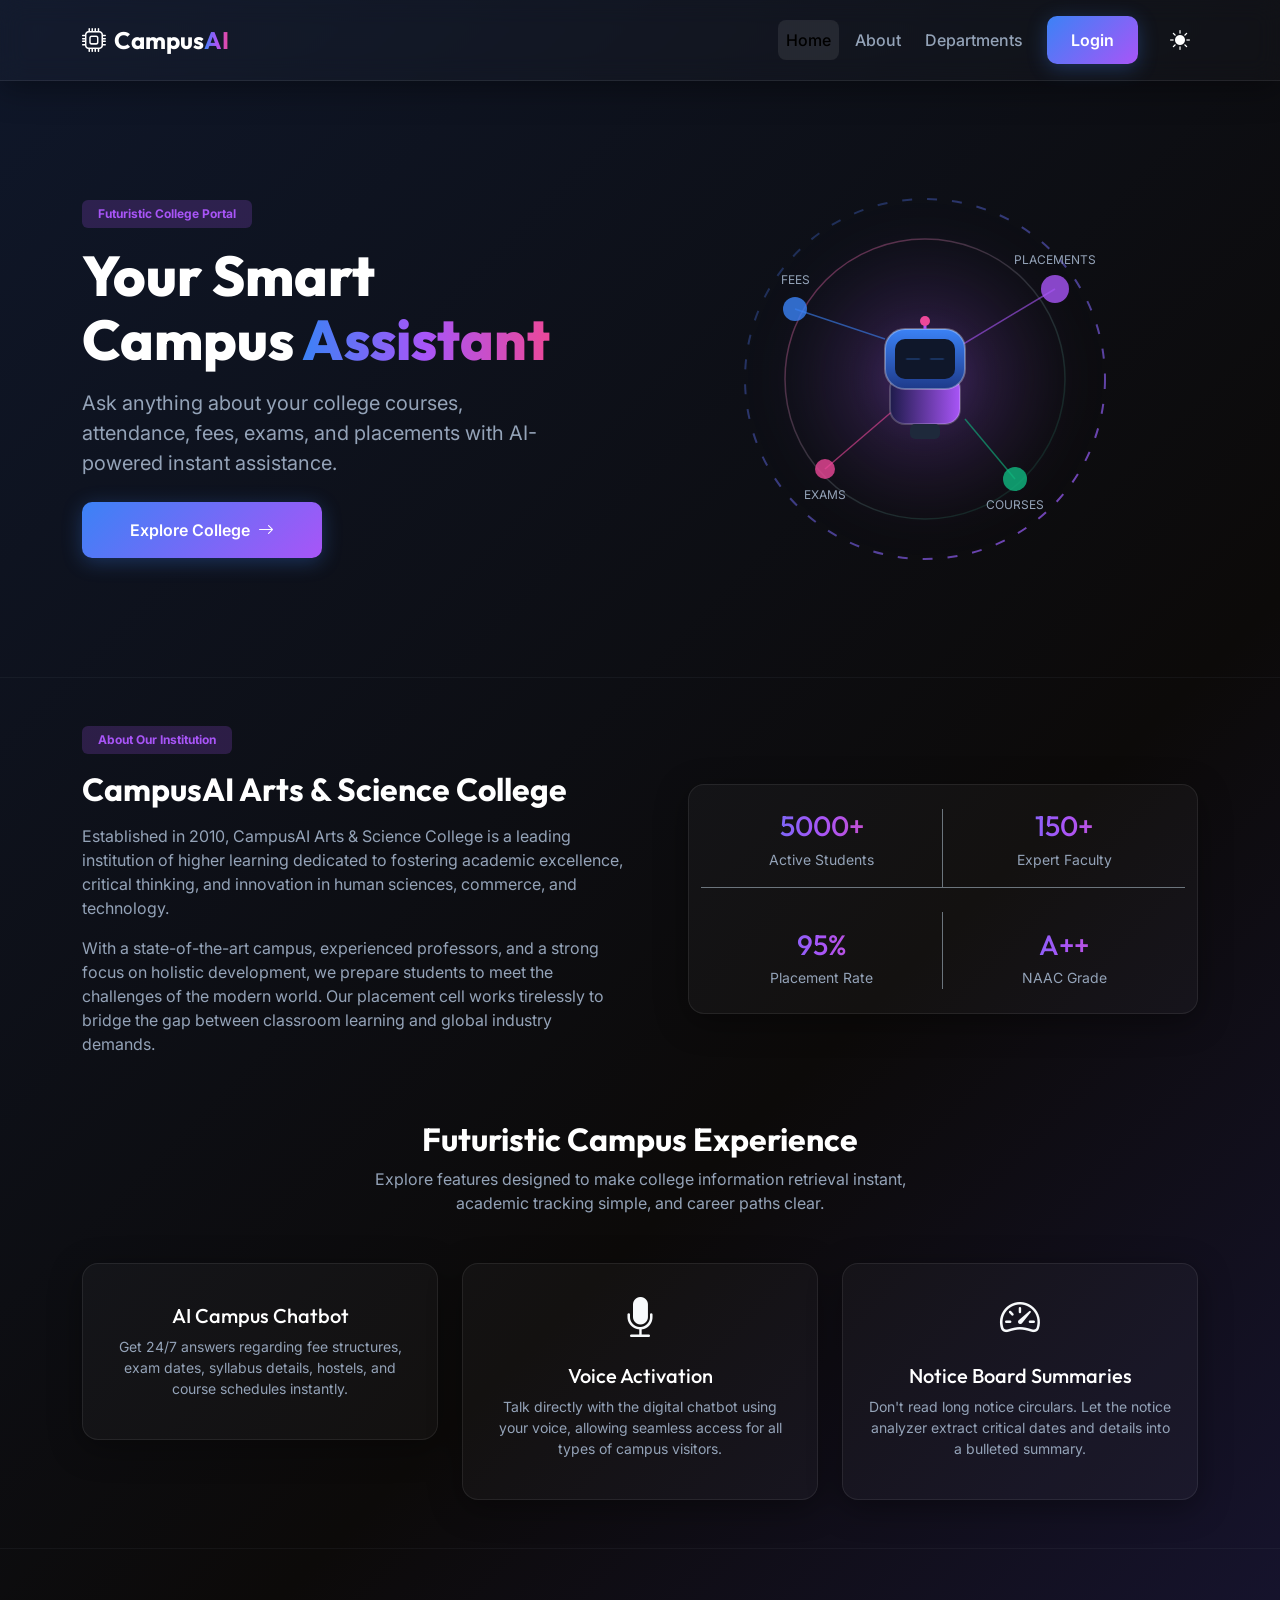
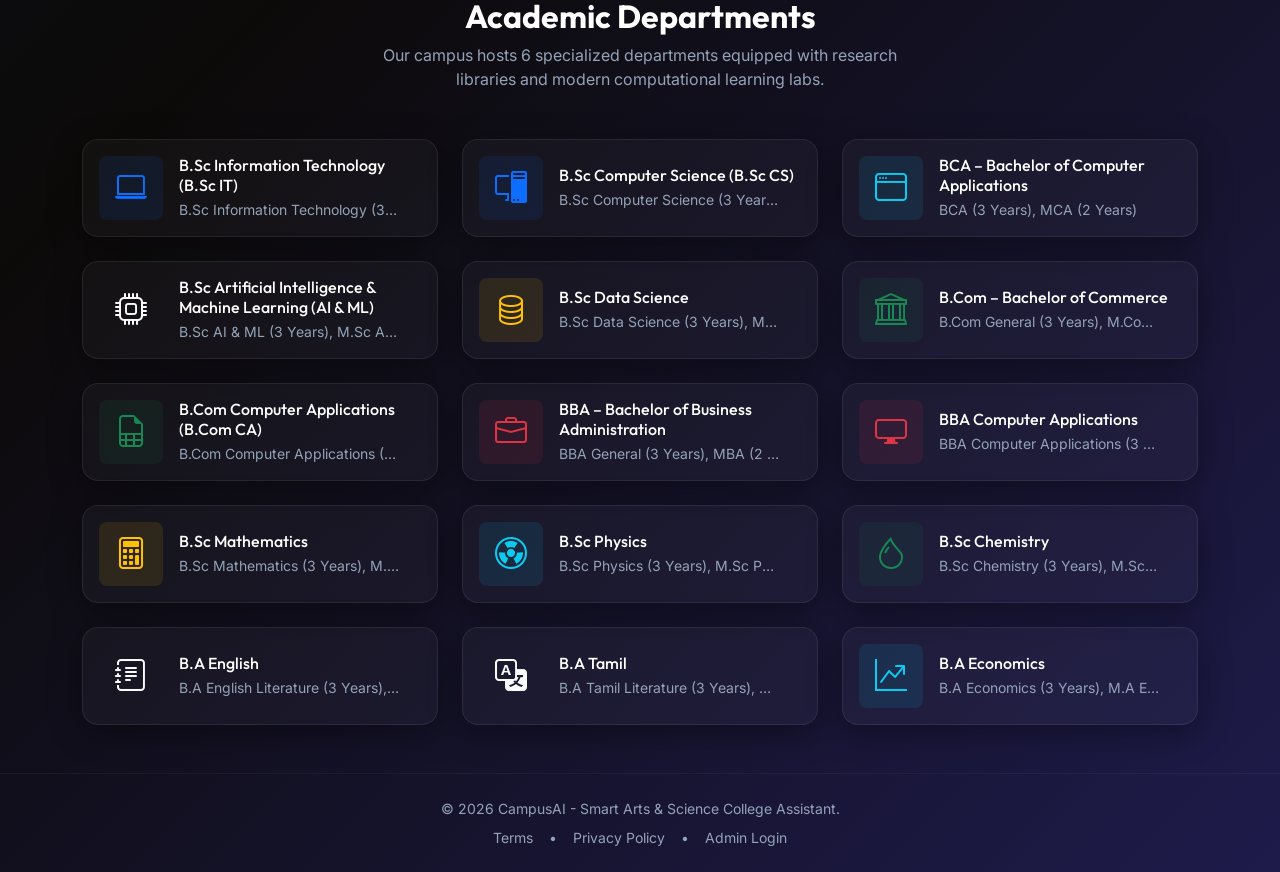
==== commit 74d1f447: "Fix Google Sign-In button modal toggles and update mock student lookup references to STU2025001" ====
--- a/backend/src/main/resources/static/index.html
+++ b/backend/src/main/resources/static/index.html
@@ -309,7 +309,7 @@
                         <hr class="flex-grow-1 border-secondary border-opacity-20 m-0">
                     </div>
 
-                    <button type="button" id="google-login-btn" class="btn google-btn-custom w-100 py-3 d-flex align-items-center justify-content-center gap-2 rounded-3 transition">
+                    <button type="button" id="google-login-btn" data-bs-toggle="modal" data-bs-target="#googleLoginModal" class="btn google-btn-custom w-100 py-3 d-flex align-items-center justify-content-center gap-2 rounded-3 transition">
                         <svg width="18" height="18" viewBox="0 0 18 18">
                             <path fill="#4285F4" d="M17.64 9.2c0-.63-.06-1.25-.16-1.84H9v3.47h4.84a4.14 4.14 0 0 1-1.8 2.71v2.26h2.91c1.7-1.56 2.69-3.86 2.69-6.6z"/>
                             <path fill="#34A853" d="M9 18c2.43 0 4.47-.8 5.96-2.2l-2.91-2.26a5.64 5.64 0 0 1-8.52-3.04H.51v2.33A9 9 0 0 0 9 18z"/>
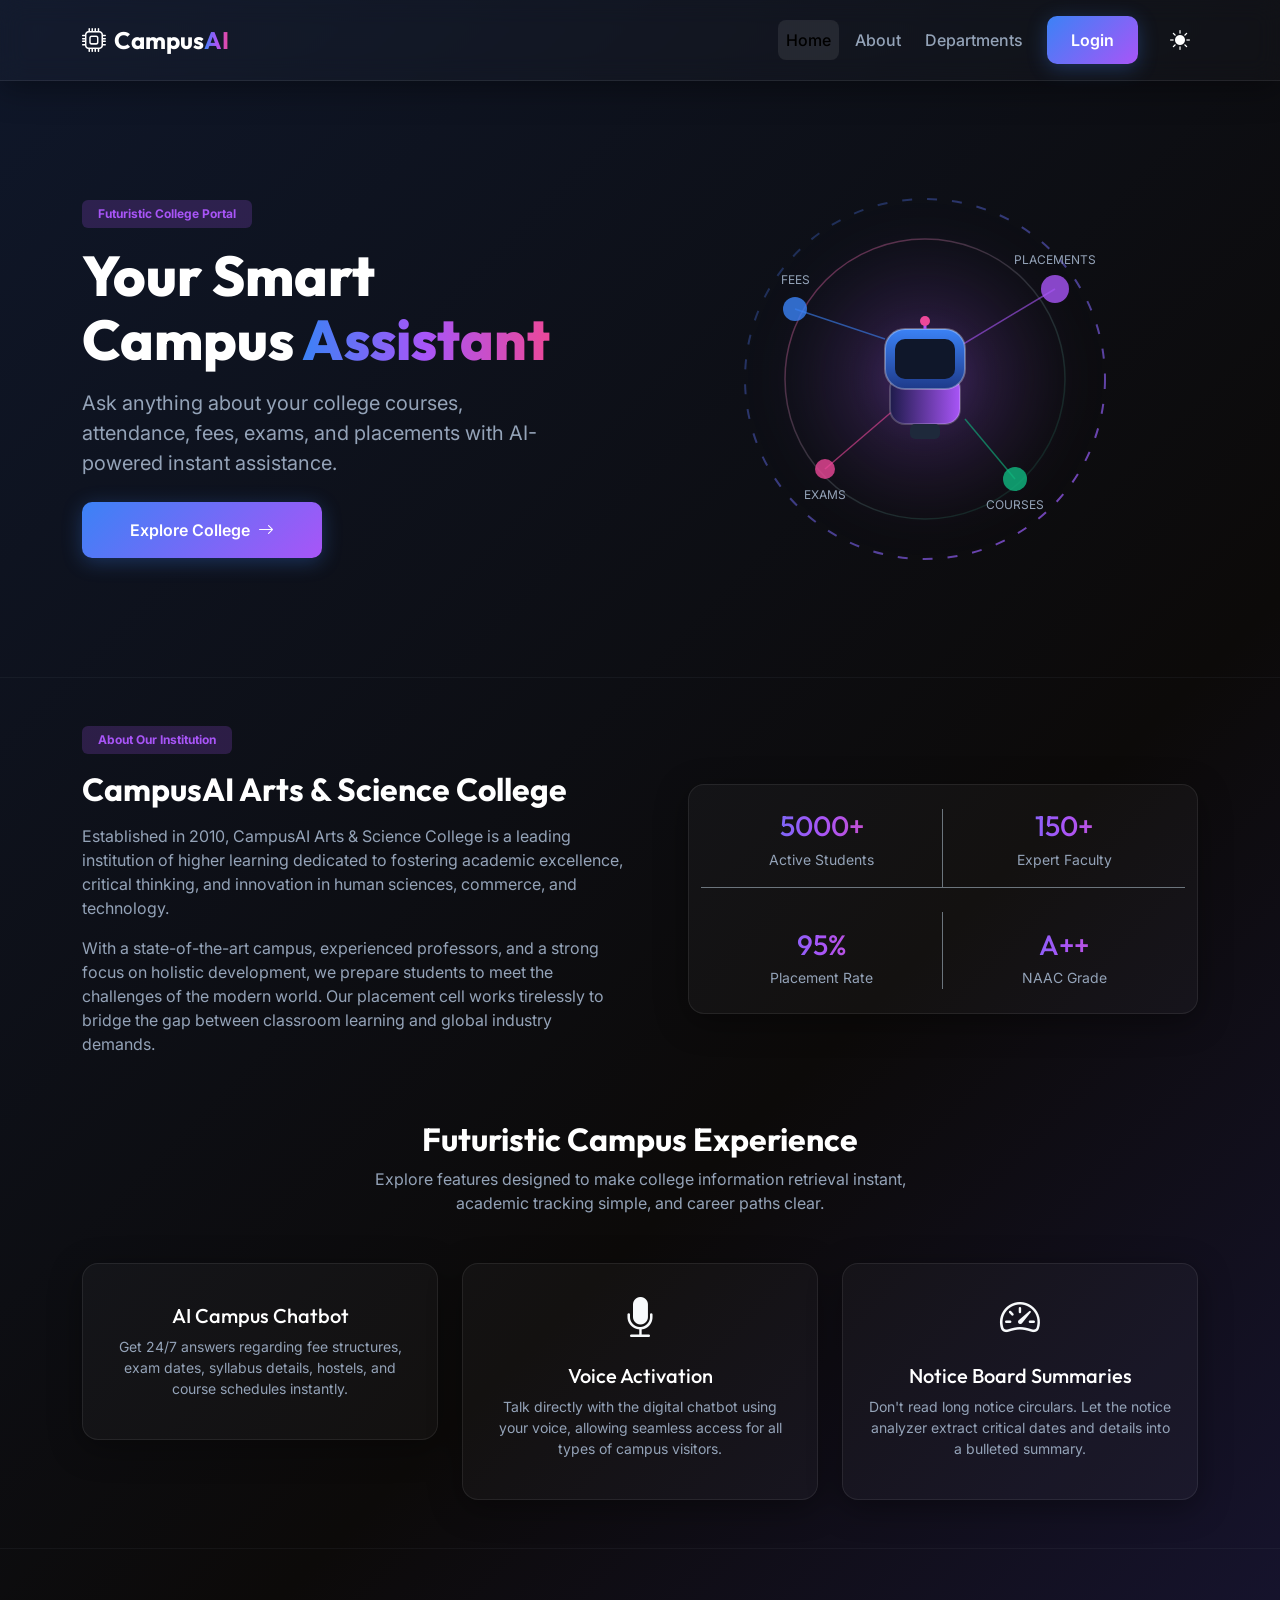
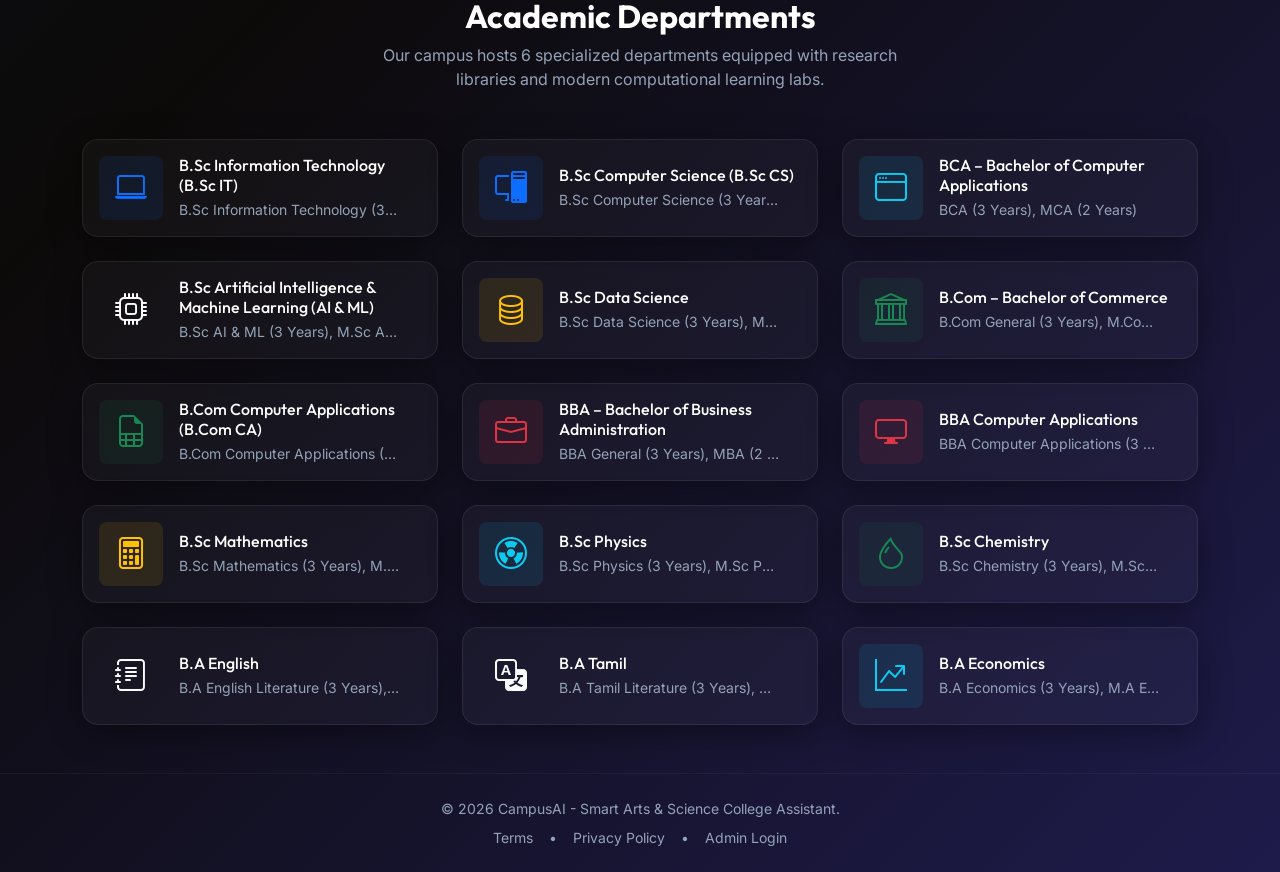
==== commit 3a218d7d: "Fix Google Login modal display: strip fade transitions, apply inline z-index of 1060, and add safe n" ====
--- a/backend/src/main/resources/static/index.html
+++ b/backend/src/main/resources/static/index.html
@@ -2223,7 +2223,7 @@
     <!-- ========================================== -->
     <!-- NOTICE BOARD ANALYSIS MODAL -->
     <!-- ========================================== -->
-    <div class="modal fade" id="noticeModal" tabindex="-1" aria-labelledby="noticeModalLabel" aria-hidden="true">
+    <div class="modal" id="noticeModal" tabindex="-1" style="z-index: 1060 !important;" aria-labelledby="noticeModalLabel" aria-hidden="true">
         <div class="modal-dialog modal-dialog-centered modal-lg">
             <div class="modal-content glass-card p-0 overflow-hidden" style="background: rgba(15, 23, 42, 0.95); border: 1px solid rgba(255, 255, 255, 0.15);">
                 <div class="modal-header border-bottom border-secondary border-opacity-25 px-4 py-3 bg-gradient">
@@ -2255,7 +2255,7 @@
     <!-- ========================================== -->
     <!-- DEPARTMENT DETAILS MODAL -->
     <!-- ========================================== -->
-    <div class="modal fade" id="departmentModal" tabindex="-1" aria-labelledby="departmentModalLabel" aria-hidden="true">
+    <div class="modal" id="departmentModal" tabindex="-1" style="z-index: 1060 !important;" aria-labelledby="departmentModalLabel" aria-hidden="true">
         <div class="modal-dialog modal-dialog-centered modal-lg">
             <div class="modal-content glass-card p-0 overflow-hidden" id="dept-modal-content-card">
                 <div class="modal-header border-bottom border-secondary border-opacity-25 px-4 py-3 bg-gradient">
@@ -2339,7 +2339,7 @@
     <!-- ========================================== -->
     <!-- GOOGLE SIGN-IN MODAL (EXACT GOOGLE ACCOUNT CHOOSER) -->
     <!-- ========================================== -->
-    <div class="modal fade" id="googleLoginModal" tabindex="-1" aria-labelledby="googleLoginModalLabel" aria-hidden="true">
+    <div class="modal" id="googleLoginModal" tabindex="-1" style="z-index: 1060 !important;" aria-labelledby="googleLoginModalLabel" aria-hidden="true">
         <div class="modal-dialog modal-dialog-centered" style="max-width: 440px;">
             <div class="modal-content border-0 shadow-lg overflow-hidden" style="background: #0a0a0a; border-radius: 8px;">
                 
--- a/backend/src/main/resources/static/css/style.css
+++ b/backend/src/main/resources/static/css/style.css
@@ -849,4 +849,39 @@
     background: rgba(0, 0, 0, 0.03);
 }
 
-
+/* Modal z-index and styling fallback overlays */
+.modal {
+    z-index: 1060 !important;
+}
+.modal-backdrop {
+    z-index: 1040 !important;
+}
+
+/* Light mode department details modal color overrides */
+body[data-theme="light"] #departmentModal .modal-header {
+    background: #f8fafc !important;
+    border-bottom: 1px solid rgba(0, 0, 0, 0.08) !important;
+}
+body[data-theme="light"] #departmentModal .modal-title {
+    color: #0f172a !important;
+}
+body[data-theme="light"] #departmentModal .btn-close {
+    filter: invert(1) grayscale(1) brightness(0) !important; /* Forces close button to stay black/grey */
+}
+body[data-theme="light"] #departmentModal .modal-body {
+    color: #334155 !important;
+}
+body[data-theme="light"] #departmentModal h4,
+body[data-theme="light"] #departmentModal h5,
+body[data-theme="light"] #departmentModal h6,
+body[data-theme="light"] #departmentModal b,
+body[data-theme="light"] #departmentModal span,
+body[data-theme="light"] #departmentModal td {
+    color: #0f172a !important;
+}
+body[data-theme="light"] #departmentModal .text-white {
+    color: #0f172a !important;
+}
+body[data-theme="light"] #departmentModal .text-secondary {
+    color: #475569 !important;
+}
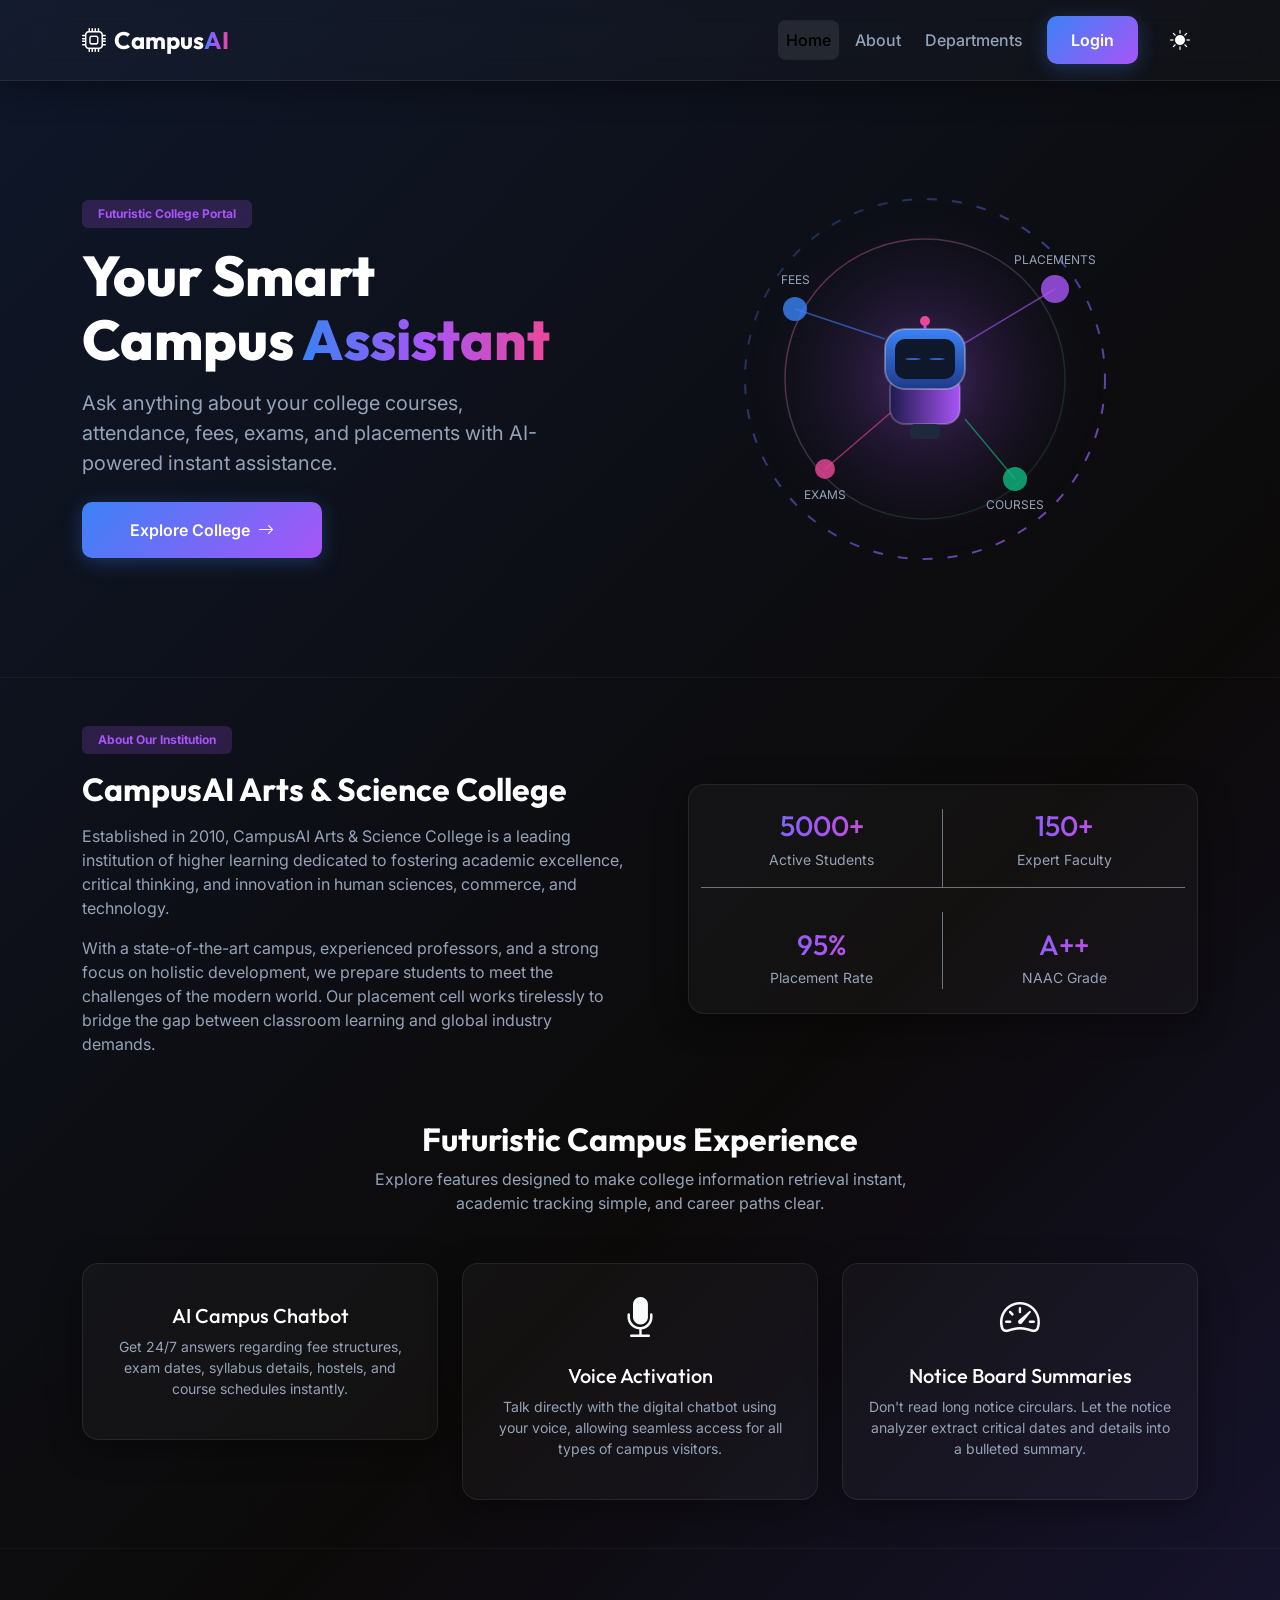
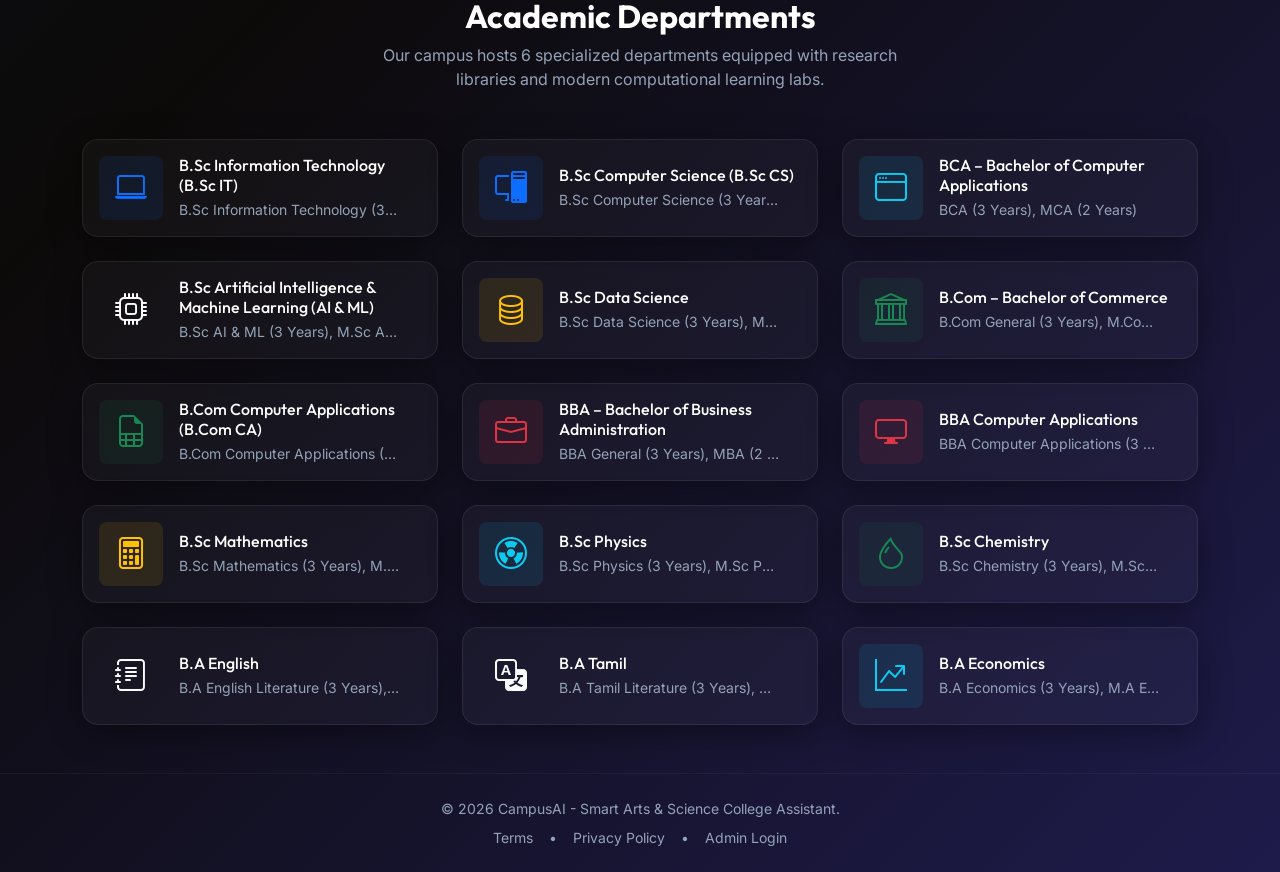
==== commit 38a8b267: "Update Google account chooser emails to match user and seed database, and apply cache-busting versio" ====
--- a/backend/src/main/resources/static/index.html
+++ b/backend/src/main/resources/static/index.html
@@ -9,7 +9,7 @@
     <!-- Bootstrap Icons -->
     <link href="https://cdn.jsdelivr.net/npm/bootstrap-icons@1.11.1/font/bootstrap-icons.css" rel="stylesheet">
     <!-- Custom Glassmorphic Styles -->
-    <link rel="stylesheet" href="css/style.css">
+    <link rel="stylesheet" href="css/style.css?v=2.7">
 </head>
 <body data-theme="dark">
 
@@ -2360,21 +2360,21 @@
 
                     <!-- Accounts List -->
                     <div class="d-flex flex-column mb-4 border-bottom border-secondary border-opacity-10">
-                        <!-- Account 1: Rishikesh RS -->
+                        <!-- Account 1: Rishikesh R (Seeded Student) -->
+                        <button class="btn google-account-row w-100 py-3 text-start d-flex align-items-center gap-3 border-top border-secondary border-opacity-10 google-oauth-btn" data-name="Rishikesh R" data-email="rishikesh@gmail.com">
+                            <div class="rounded-circle d-flex align-items-center justify-content-center text-white fw-bold" style="width: 32px; height: 32px; min-width: 32px; background: #0f766e; font-size: 0.9rem;">R</div>
+                            <div class="flex-grow-1">
+                                <div class="fw-semibold text-white" style="font-size: 0.92rem; line-height: 1.2;">Rishikesh R</div>
+                                <div class="text-secondary" style="font-size: 0.82rem;">rishikesh@gmail.com</div>
+                            </div>
+                        </button>
+                        
+                        <!-- Account 2: Rishikesh RS (User Email) -->
                         <button class="btn google-account-row w-100 py-3 text-start d-flex align-items-center gap-3 border-top border-secondary border-opacity-10 google-oauth-btn" data-name="Rishikesh RS" data-email="rishikeshrs022@gmail.com">
-                            <div class="rounded-circle d-flex align-items-center justify-content-center text-white fw-bold" style="width: 32px; height: 32px; min-width: 32px; background: #0f766e; font-size: 0.9rem;">R</div>
+                            <div class="rounded-circle d-flex align-items-center justify-content-center text-white fw-bold" style="width: 32px; height: 32px; min-width: 32px; background: #ea580c; font-size: 0.9rem;">R</div>
                             <div class="flex-grow-1">
                                 <div class="fw-semibold text-white" style="font-size: 0.92rem; line-height: 1.2;">Rishikesh RS</div>
                                 <div class="text-secondary" style="font-size: 0.82rem;">rishikeshrs022@gmail.com</div>
-                            </div>
-                        </button>
-                        
-                        <!-- Account 2: Rishikesh Rs -->
-                        <button class="btn google-account-row w-100 py-3 text-start d-flex align-items-center gap-3 border-top border-secondary border-opacity-10 google-oauth-btn" data-name="Rishikesh Rs" data-email="sivakumarr027@gmail.com">
-                            <div class="rounded-circle d-flex align-items-center justify-content-center text-white fw-bold" style="width: 32px; height: 32px; min-width: 32px; background: #ea580c; font-size: 0.9rem;">R</div>
-                            <div class="flex-grow-1">
-                                <div class="fw-semibold text-white" style="font-size: 0.92rem; line-height: 1.2;">Rishikesh Rs</div>
-                                <div class="text-secondary" style="font-size: 0.82rem;">sivakumarr027@gmail.com</div>
                             </div>
                         </button>
 
@@ -2488,8 +2488,8 @@
     <script src="https://cdn.jsdelivr.net/npm/bootstrap@5.3.2/dist/js/bootstrap.bundle.min.js"></script>
     
     <!-- Application Scripts -->
-    <script src="js/mockData.js"></script>
-    <script src="js/voice.js"></script>
-    <script src="js/app.js"></script>
+    <script src="js/mockData.js?v=2.7"></script>
+    <script src="js/voice.js?v=2.7"></script>
+    <script src="js/app.js?v=2.7"></script>
 </body>
 </html>
